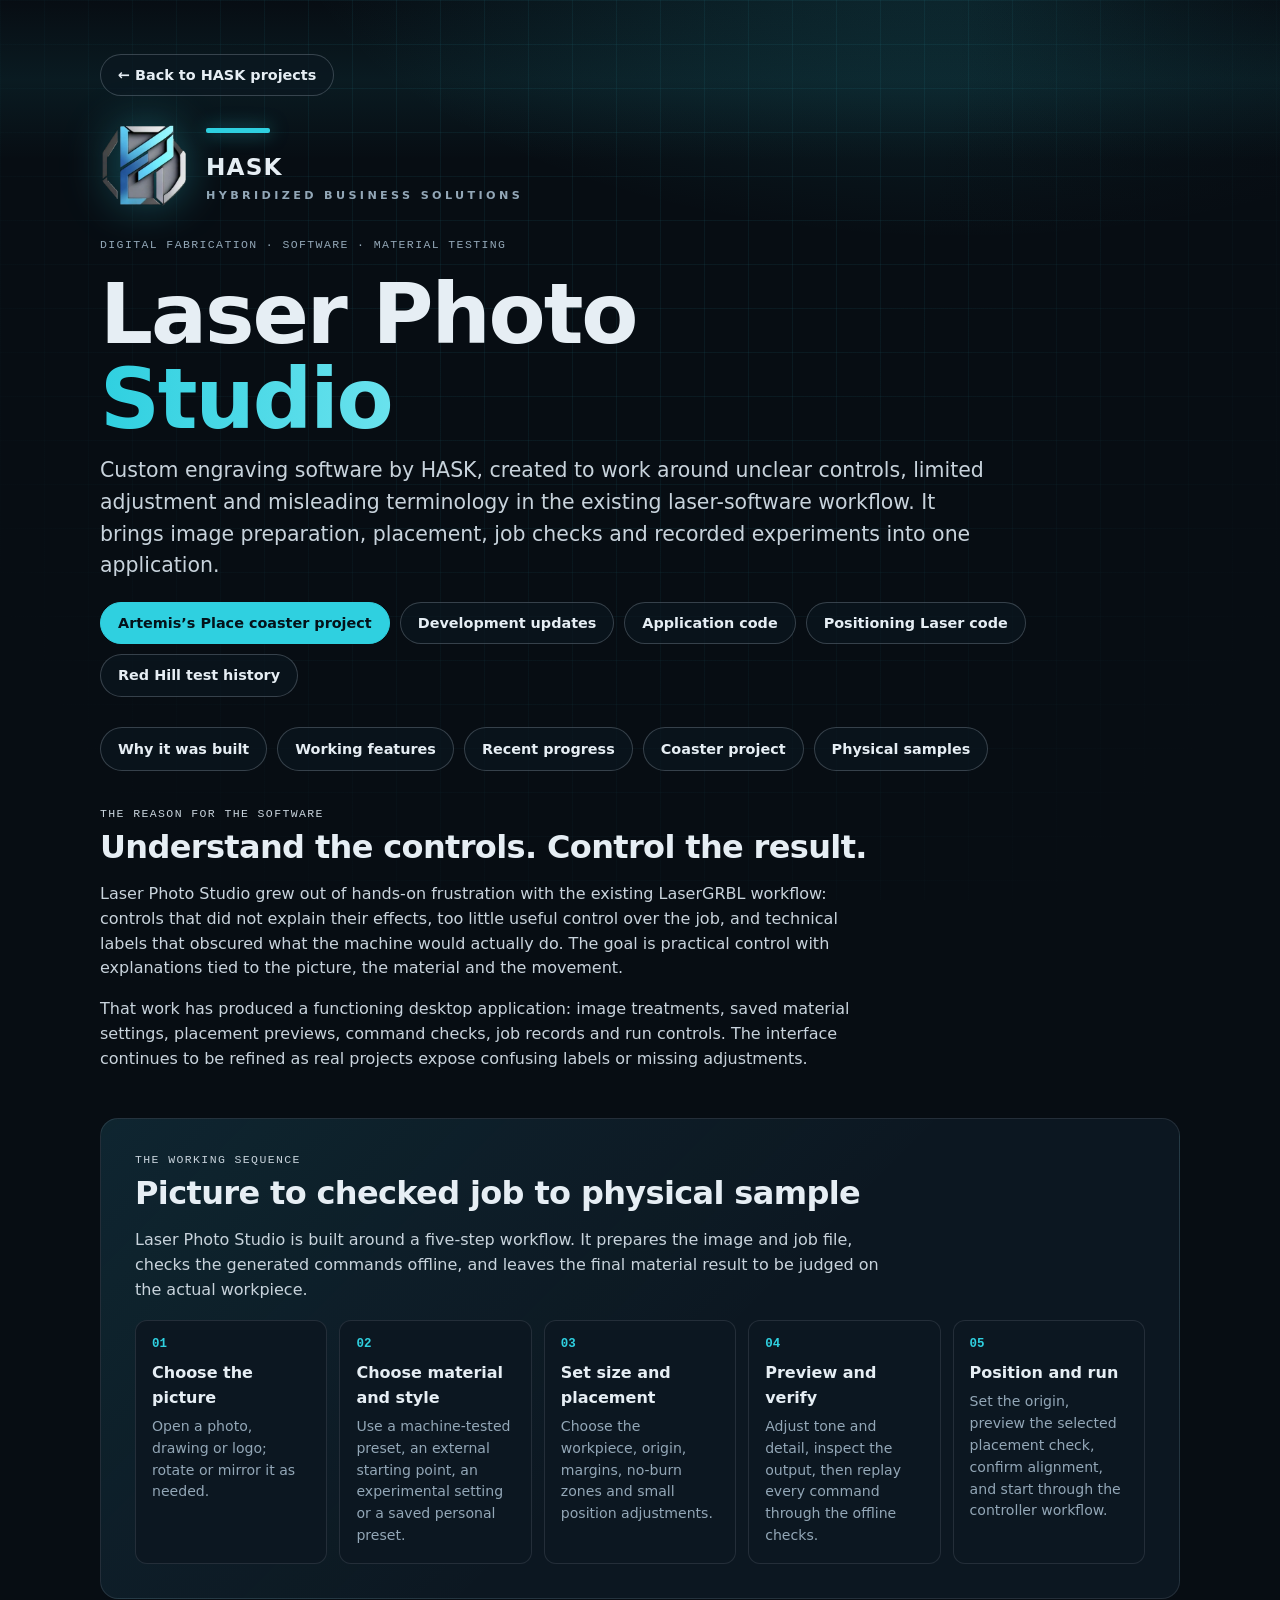
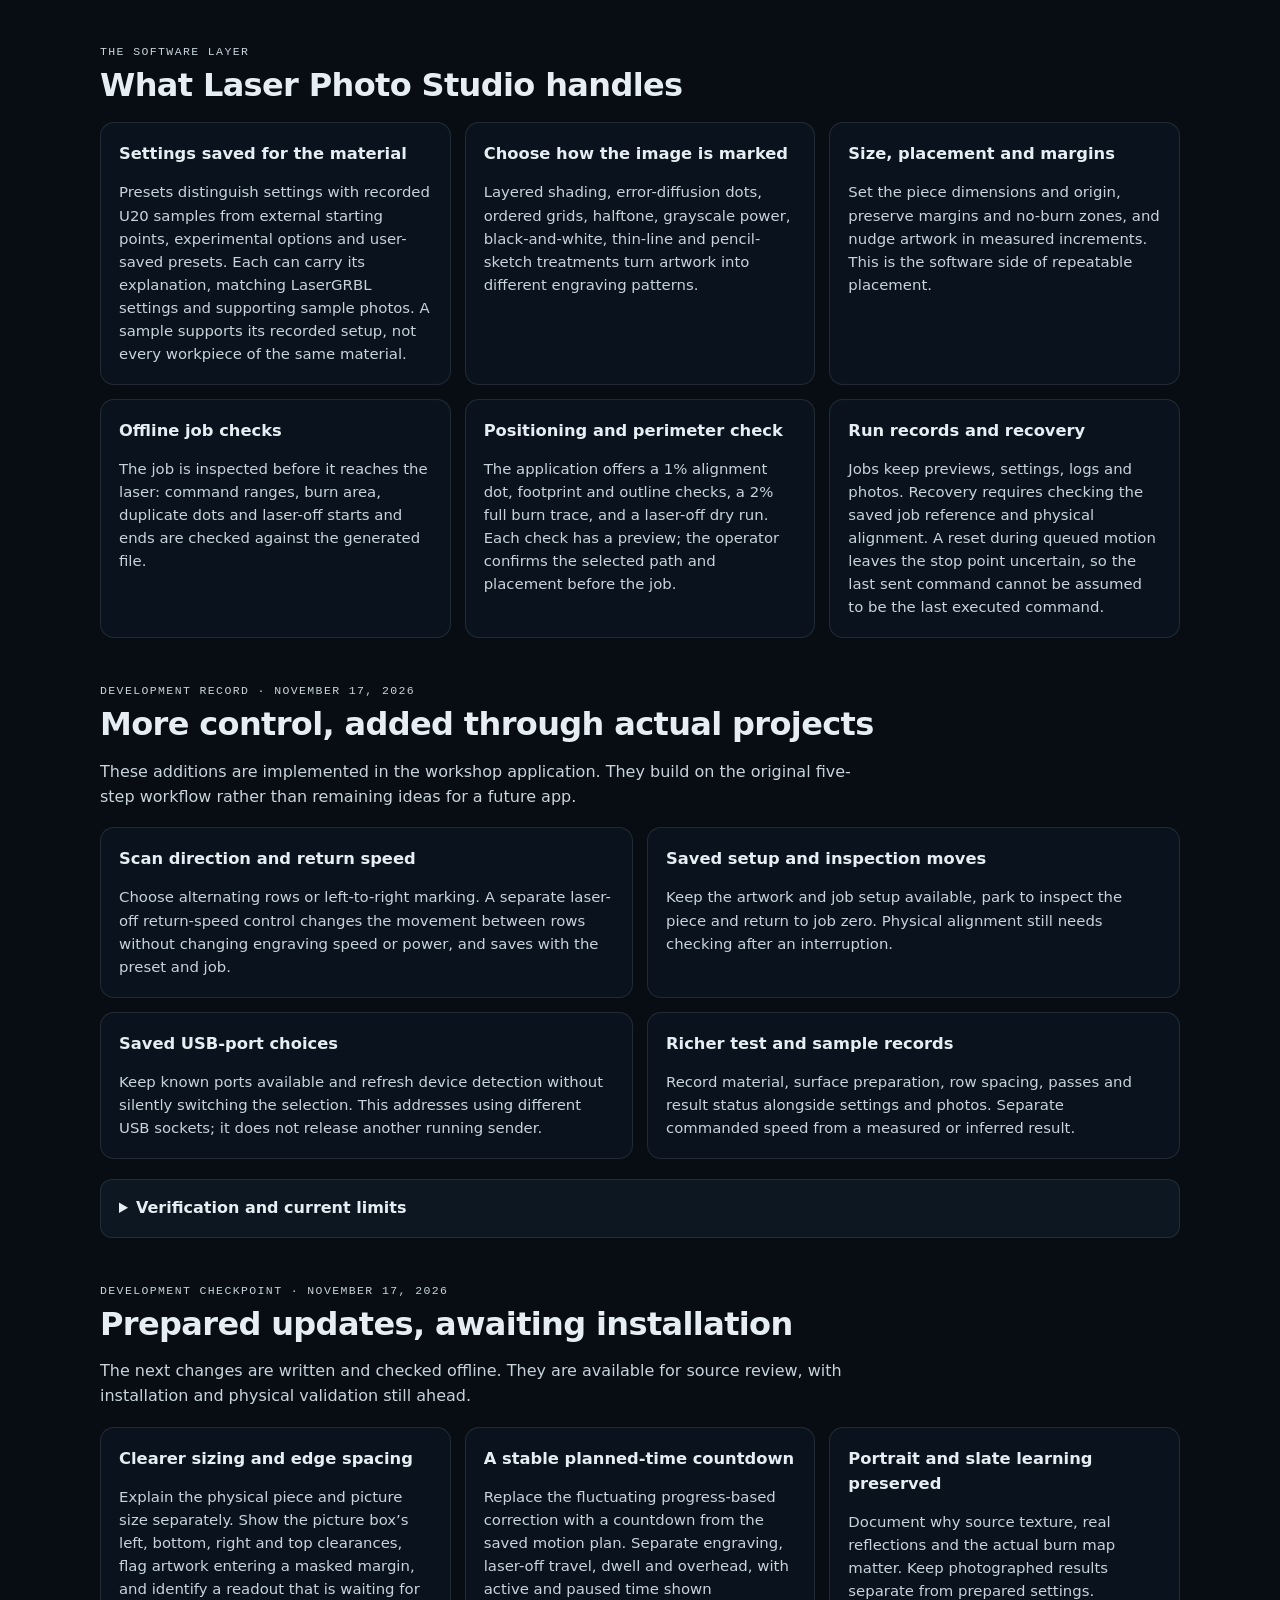
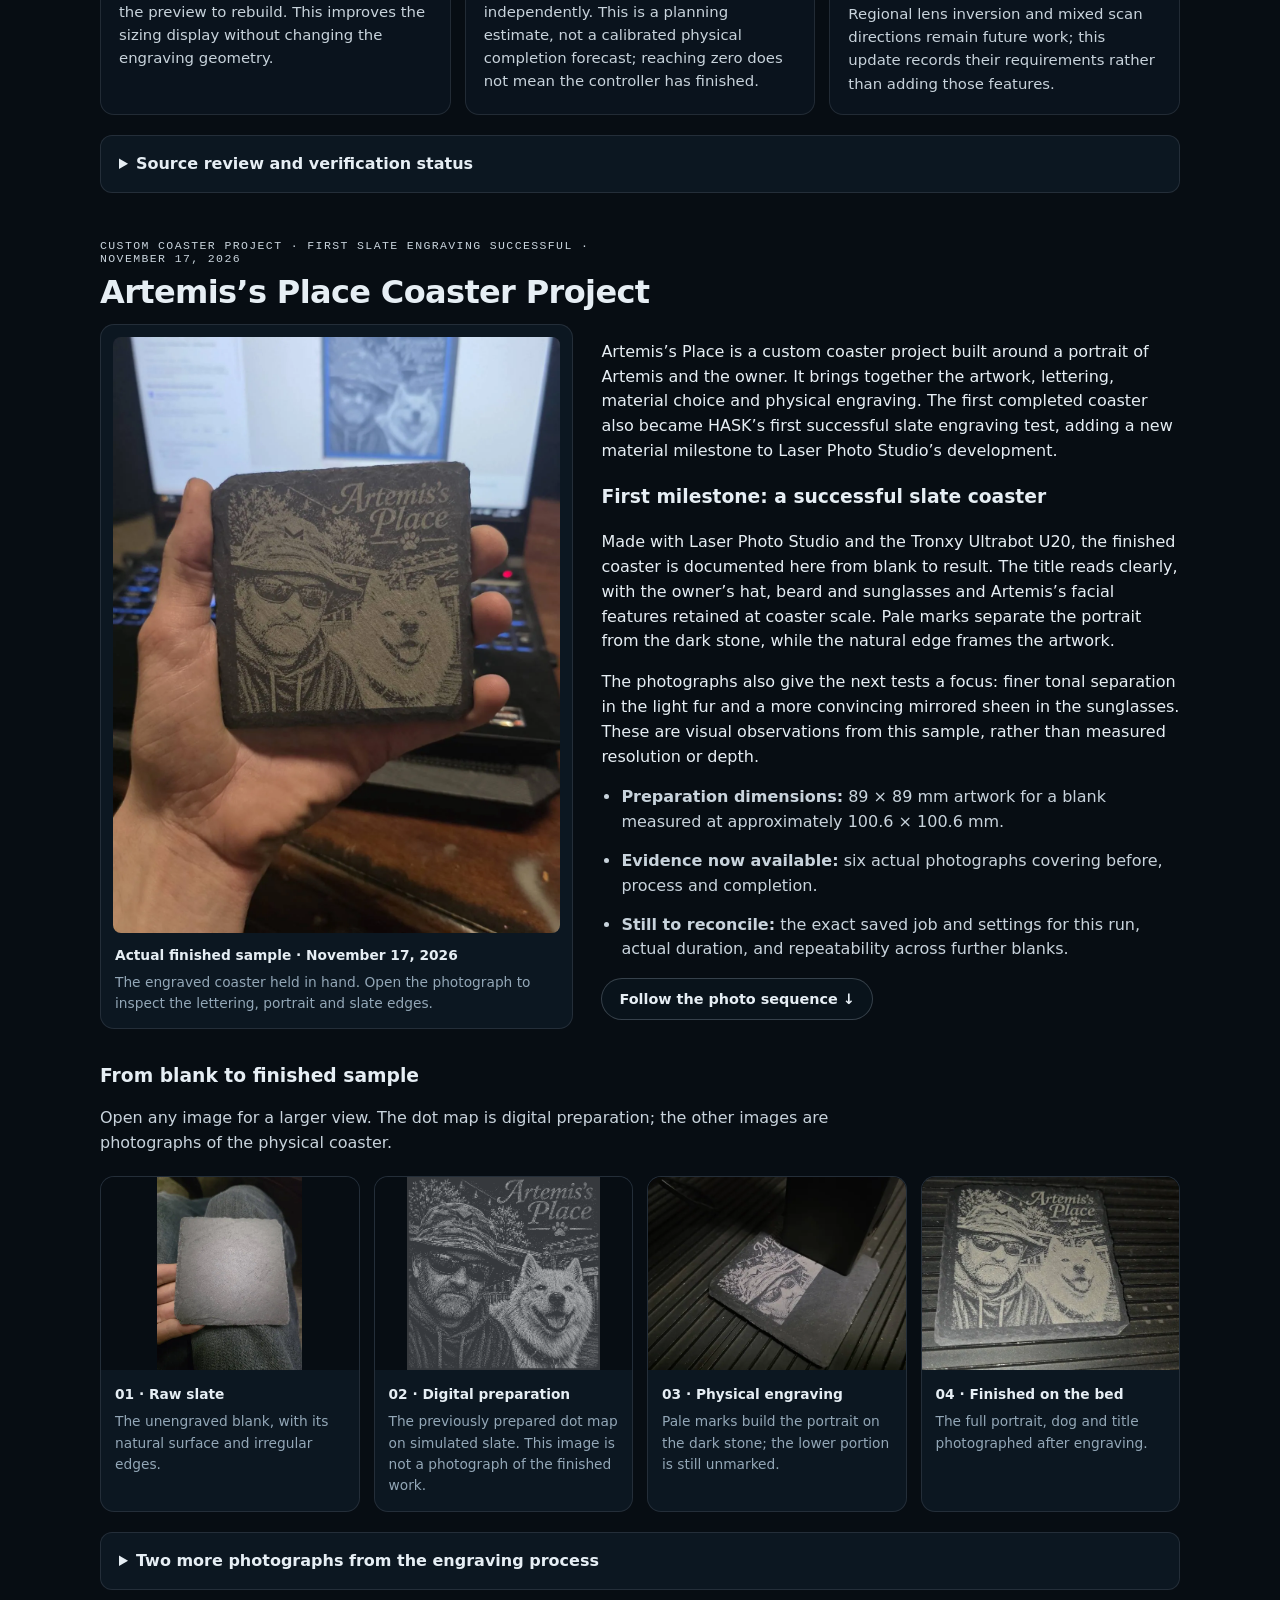
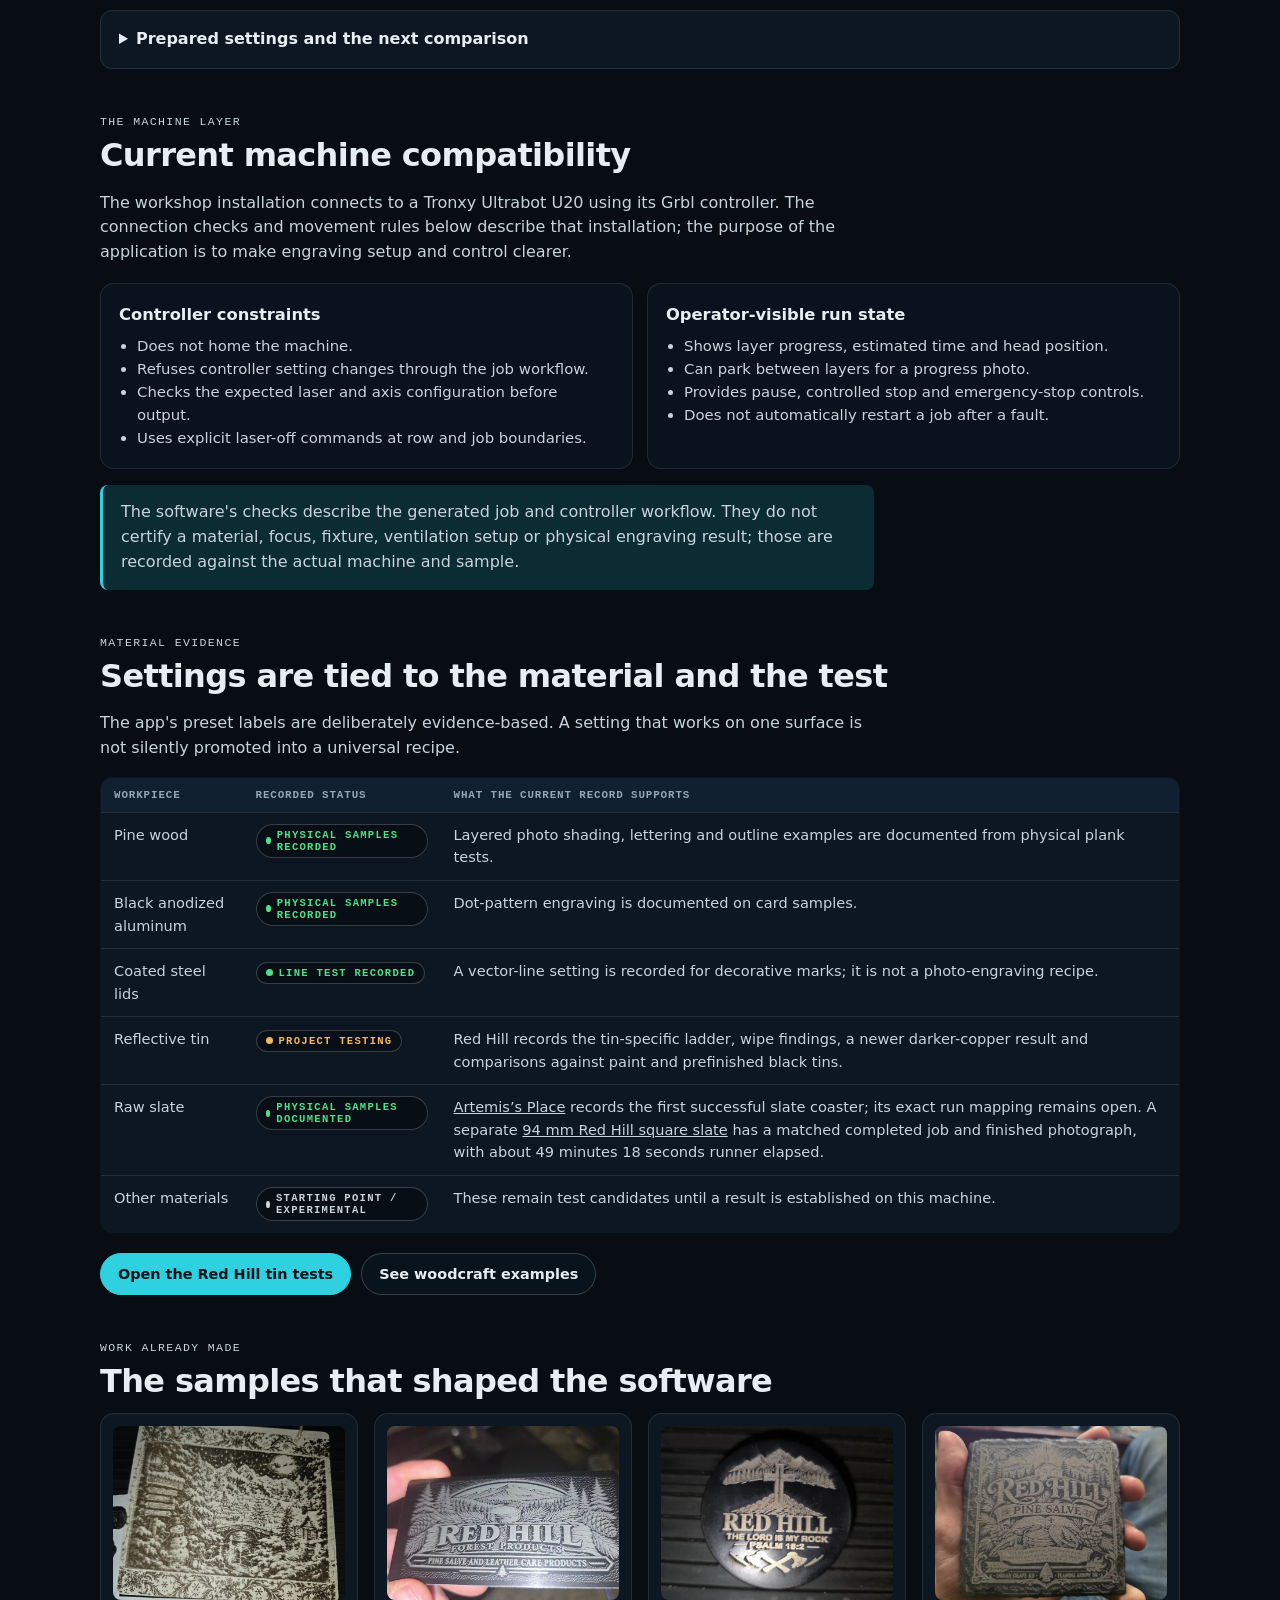
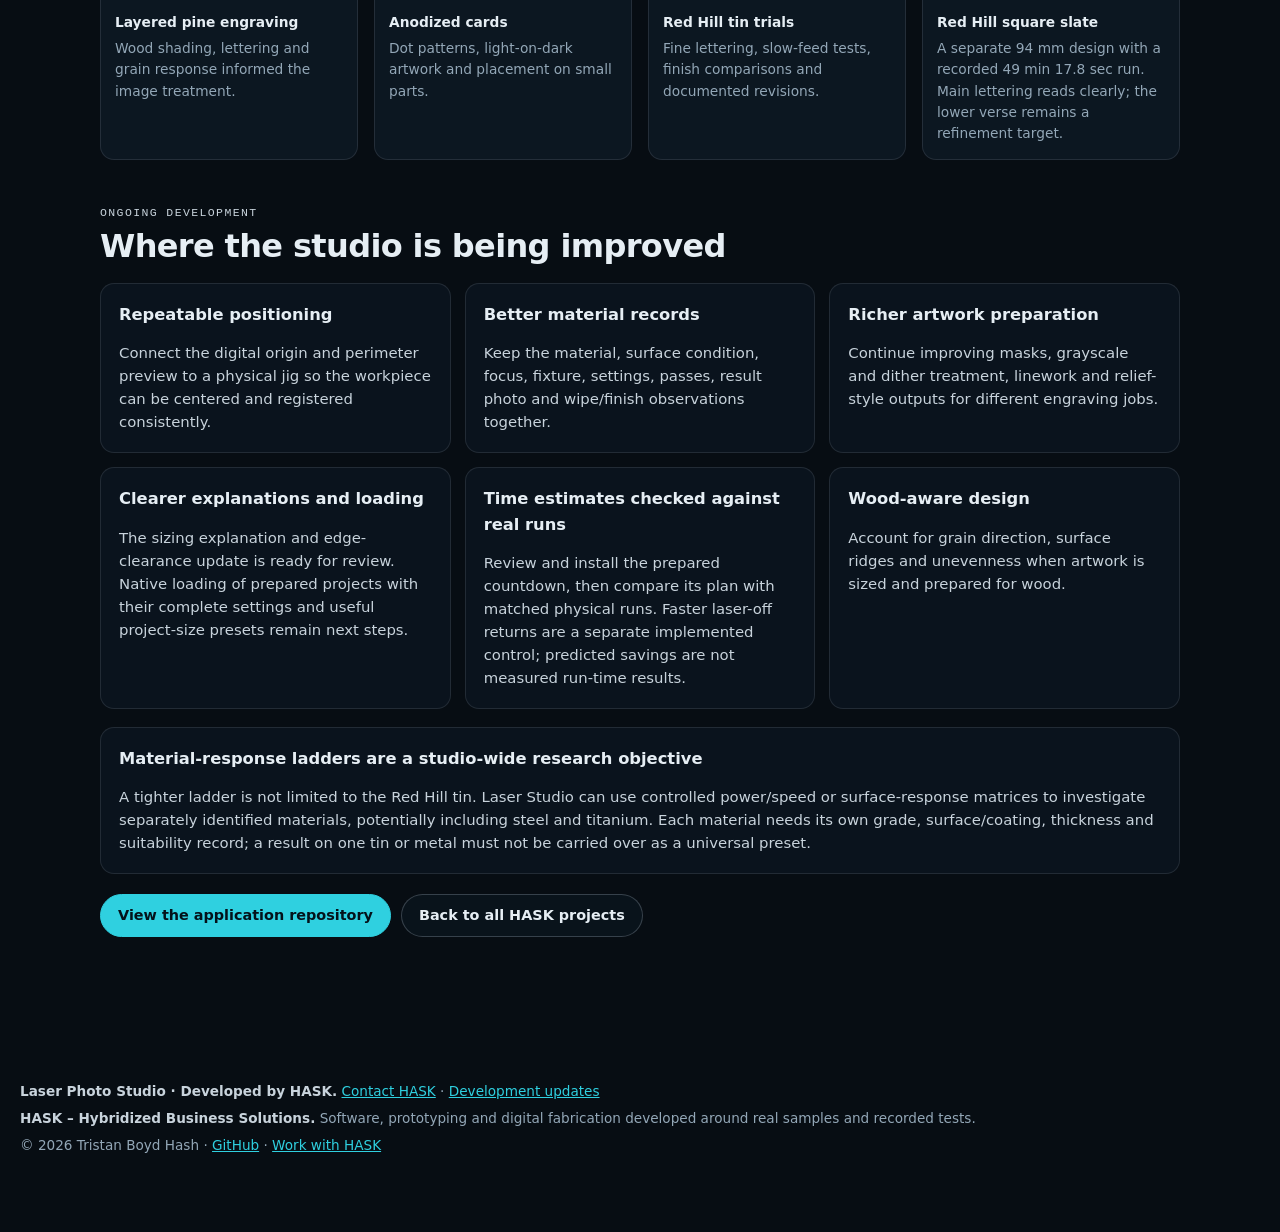
==== laser-studio/index.html @ 582b12b0 "Sync Studio development status and add social contact links" ====
<!doctype html>
<html lang="en">
<head>
  <meta charset="utf-8" />
  <meta name="viewport" content="width=device-width, initial-scale=1" />
  <title>Laser Photo Studio · HASK</title>
  <meta name="description" content="Laser Photo Studio by HASK: custom engraving software for clearer controls, image preparation and documented tests on wood, metal and slate." />
  <meta name="robots" content="index, follow" />
  <meta name="theme-color" content="#070d13" />
  <link rel="canonical" href="https://tboy450.github.io/laser-studio/" />
  <meta property="og:type" content="website" />
  <meta property="og:title" content="Laser Photo Studio · HASK" />
  <meta property="og:description" content="From image preparation to physical samples: the software, workflow and test records behind HASK laser work." />
  <meta property="og:url" content="https://tboy450.github.io/laser-studio/" />
  <meta property="og:image" content="https://tboy450.github.io/assets/og-image.jpg" />
  <meta name="twitter:card" content="summary_large_image" />
  <link rel="icon" href="/favicon-32.png" sizes="32x32" type="image/png" />
  <link rel="stylesheet" href="/assets/site.css?v=studio-sync-20261117" />
  <style>
    .page-hero { padding: 54px 0 30px; max-width: 1080px; }
    .page-hero h1 { margin: 22px 0 12px; }
    .page-hero .lede { max-width: 68ch; }
    .page-main { max-width: 1080px; padding-bottom: 58px; }
    .page-section { margin: 0 0 46px; }
    .page-section > p { max-width: 76ch; color: var(--silver); }
    .page-section h2 { margin-bottom:12px; font:700 clamp(1.4rem,3vw,2rem)/1.2 system-ui,sans-serif; letter-spacing:-.02em; text-transform:none; color:var(--text); }
    .eyebrow { margin: 0 0 8px; color: var(--muted); font: 0.72rem var(--mono); letter-spacing: .12em; text-transform: uppercase; }
    .intro-panel { padding: clamp(20px, 4vw, 34px); border: 1px solid var(--line); border-radius: 18px; background: linear-gradient(135deg, rgba(47,208,224,.08), transparent 55%), var(--panel); }
    .page-grid { display: grid; grid-template-columns: repeat(auto-fit, minmax(min(100%, 320px), 1fr)); gap: 14px; margin-top: 18px; }
    .page-card { padding: 18px; border: 1px solid var(--line); border-radius: 14px; background: rgba(12,23,33,.78); }
    .page-card h3 { margin: 0 0 8px; font-size: 1.02rem; }
    .page-card p, .page-card li { color: var(--silver); font-size: .93rem; }
    .page-card p:last-child { margin-bottom: 0; }
    .page-card ul { margin: 8px 0 0; padding-left: 18px; }
    .steps { counter-reset: step; display: grid; grid-template-columns: repeat(auto-fit, minmax(min(100%, 180px), 1fr)); gap: 12px; margin: 18px 0 0; padding: 0; list-style: none; }
    .steps li { counter-increment: step; padding: 16px; border: 1px solid var(--line); border-radius: 12px; background: var(--panel); }
    .steps li::before { content: "0" counter(step); display: block; margin-bottom: 10px; color: var(--cyan); font: 700 .78rem var(--mono); }
    .steps b { display: block; margin-bottom: 5px; }
    .steps span { display: block; color: var(--muted); font-size: .88rem; }
    .status-table { width: 100%; border-collapse: collapse; margin-top: 16px; background: var(--panel); border: 1px solid var(--line); border-radius: 12px; overflow: hidden; }
    .status-table th, .status-table td { padding: 11px 13px; border-bottom: 1px solid var(--line); text-align: left; vertical-align: top; }
    .status-table th { color: var(--muted); font: 600 .68rem var(--mono); letter-spacing: .08em; text-transform: uppercase; background: var(--panel-2); }
    .status-table td { color: var(--silver); font-size: .91rem; }
    .status-table tr:last-child td { border-bottom: 0; }
    .page-note { padding: 15px 18px; border-left: 3px solid var(--cyan); border-radius: 8px; background: var(--cyan-soft); color: var(--silver); }
    .page-links { display: flex; flex-wrap: wrap; gap: 10px; margin-top: 20px; }
    @media (max-width: 620px) {
      .page-hero { padding: 38px 0 24px; }
      .status-table, .status-table tbody, .status-table tr, .status-table td { display: block; width: 100%; }
      .status-table thead { position: absolute; width: 1px; height: 1px; overflow: hidden; clip: rect(0 0 0 0); }
      .status-table tr { padding: 8px 12px; border-bottom: 1px solid var(--line); }
      .status-table td { padding: 6px 0; border: 0; }
      .status-table td:first-child { color: var(--text); font-weight: 700; }
    }
    .studio-nav { margin:0 0 36px; }
    section[aria-labelledby="latest-development"] .page-grid { grid-template-columns:repeat(2,minmax(0,1fr)); }
    .studio-nav .btn { min-height:44px; }
    .studio-slate { display:grid; grid-template-columns:minmax(0,.9fr) minmax(0,1.1fr); gap:28px; align-items:start; }
    .studio-preview { margin:0; padding:12px; border:1px solid var(--line); border-radius:14px; background:var(--panel); }
    .studio-preview img { display:block; width:100%; height:auto; border-radius:8px; }
    .studio-preview figcaption,.studio-gallery figcaption { padding:12px 2px 2px; color:var(--muted); font-size:.86rem; }
    .studio-preview figcaption strong,.studio-gallery figcaption strong { display:block; margin-bottom:5px; color:var(--text); }
    .studio-facts { padding-left:20px; color:var(--silver); }
    .studio-facts li { margin-bottom:14px; }
    .studio-details { margin-top:20px; padding:0 18px; border:1px solid var(--line); border-radius:12px; background:var(--panel); }
    .studio-details summary { padding:16px 0; cursor:pointer; font-weight:600; }
    .studio-details p { color:var(--silver); font-size:.93rem; }
    .studio-gallery { display:grid; grid-template-columns:repeat(auto-fit,minmax(min(100%,230px),1fr)); gap:16px; }
    .studio-gallery figure { margin:0; padding:12px; border:1px solid var(--line); border-radius:14px; background:var(--panel); }
    .studio-gallery img { display:block; width:100%; height:auto; aspect-ratio:4/3; object-fit:cover; border-radius:8px; }
    h2[id] { scroll-margin-top:24px; }
    @media(max-width:760px) { .studio-slate { grid-template-columns:1fr; } .studio-preview { max-width:440px; width:100%; justify-self:center; } .studio-gallery { grid-template-columns:1fr; } }
    @media(max-width:620px) { section[aria-labelledby="latest-development"] .page-grid { grid-template-columns:1fr; } }
    .slate-process-title { margin:32px 0 10px; scroll-margin-top:24px; }
    .slate-sequence { display:grid; grid-template-columns:repeat(4,minmax(0,1fr)); gap:14px; margin-top:20px; }
    .slate-step { margin:0; overflow:hidden; border:1px solid var(--line); border-radius:14px; background:var(--panel); }
    .slate-step a { display:block; background:#070d13; }
    .slate-step img { display:block; width:100%; height:auto; aspect-ratio:4/3; object-fit:contain; }
    .slate-step figcaption { padding:14px; color:var(--muted); font-size:.86rem; }
    .slate-step figcaption strong { display:block; color:var(--text); margin-bottom:6px; }
    .slate-extra { display:grid; grid-template-columns:repeat(2,minmax(0,1fr)); gap:16px; padding-bottom:18px; }
    a[data-studio-photo] { cursor:zoom-in; }
    .studio-lightbox { width:min(1100px,calc(100% - 24px)); max-width:none; max-height:calc(100dvh - 24px); padding:16px; border:1px solid var(--line); border-radius:16px; background:var(--panel); color:var(--text); }
    .studio-lightbox::backdrop { background:rgba(0,0,0,.88); }
    .studio-lightbox header { display:flex; align-items:center; justify-content:space-between; gap:12px; margin-bottom:12px; }
    .studio-lightbox h2 { margin:0; font:700 1rem/1.3 system-ui,sans-serif; letter-spacing:normal; text-transform:none; color:var(--text); }
    .studio-lightbox figure { margin:0; }
    .studio-lightbox img { display:block; width:100%; height:min(65dvh,760px); object-fit:contain; }
    .studio-lightbox figcaption { max-width:80ch; margin:12px auto; font-size:.9rem; color:var(--silver); }
    .studio-lightbox nav { display:flex; justify-content:space-between; align-items:center; gap:8px; }
    .studio-lightbox .btn { min-width:44px; min-height:44px; cursor:pointer; white-space:nowrap; }
    .studio-lightbox [data-photo-count] { font: .8rem var(--mono); }
    @media(max-width:900px) { .slate-sequence { grid-template-columns:repeat(2,minmax(0,1fr)); } }
    @media(max-width:620px) { .slate-sequence,.slate-extra { grid-template-columns:1fr; } .studio-lightbox { padding:12px; } .studio-lightbox img { height:52dvh; } }
  </style>
</head>
<body>
  <a class="skip" href="#content">Skip to content</a>
  <div class="bg" aria-hidden="true"></div>
  <header class="wrap page-hero">
    <a class="btn" href="/">← Back to HASK projects</a>
    <div class="brand" style="margin-top:26px">
      <img class="emblem" src="/assets/hask-emblem.webp" alt="HASK logo" width="256" height="256" />
      <div class="wordmark"><span class="bar"></span><strong>HASK</strong><small>Hybridized Business Solutions</small></div>
    </div>
    <p class="eyebrow" style="margin-top:28px">Digital fabrication · Software · Material testing</p>
    <h1>Laser Photo <span>Studio</span></h1>
    <p class="lede">Custom engraving software by HASK, created to work around unclear controls, limited adjustment and misleading terminology in the existing laser-software workflow. It brings image preparation, placement, job checks and recorded experiments into one application.</p>
    <div class="page-links">
      <a class="btn primary" href="#slate-coasters">Artemis’s Place coaster project</a>
      <a class="btn" href="#source-updates">Development updates</a>
      <a class="btn" href="https://github.com/Tboy450/laser-photo-studio">Application code</a>
      <a class="btn" href="https://github.com/Tboy450/positioning-laser">Positioning Laser code</a>
      <a class="btn" href="/red-hill/">Red Hill test history</a>
    </div>
  </header>

  <main id="content" class="wrap page-main">
    <nav class="page-links studio-nav" aria-label="Laser Studio sections">
      <a class="btn" href="#why-built">Why it was built</a><a class="btn" href="#software">Working features</a><a class="btn" href="#latest-development">Recent progress</a><a class="btn" href="#slate-coasters">Coaster project</a><a class="btn" href="#physical-samples">Physical samples</a>
    </nav>
    <section class="page-section" aria-labelledby="why-built">
      <p class="eyebrow">The reason for the software</p>
      <h2 id="why-built">Understand the controls. Control the result.</h2>
      <p>Laser Photo Studio grew out of hands-on frustration with the existing LaserGRBL workflow: controls that did not explain their effects, too little useful control over the job, and technical labels that obscured what the machine would actually do. The goal is practical control with explanations tied to the picture, the material and the movement.</p>
      <p>That work has produced a functioning desktop application: image treatments, saved material settings, placement previews, command checks, job records and run controls. The interface continues to be refined as real projects expose confusing labels or missing adjustments.</p>
    </section>
    <section class="page-section intro-panel" aria-labelledby="workflow">
      <p class="eyebrow">The working sequence</p>
      <h2 id="workflow">Picture to checked job to physical sample</h2>
      <p>Laser Photo Studio is built around a five-step workflow. It prepares the image and job file, checks the generated commands offline, and leaves the final material result to be judged on the actual workpiece.</p>
      <ol class="steps">
        <li><b>Choose the picture</b><span>Open a photo, drawing or logo; rotate or mirror it as needed.</span></li>
        <li><b>Choose material and style</b><span>Use a machine-tested preset, an external starting point, an experimental setting or a saved personal preset.</span></li>
        <li><b>Set size and placement</b><span>Choose the workpiece, origin, margins, no-burn zones and small position adjustments.</span></li>
        <li><b>Preview and verify</b><span>Adjust tone and detail, inspect the output, then replay every command through the offline checks.</span></li>
        <li><b>Position and run</b><span>Set the origin, preview the selected placement check, confirm alignment, and start through the controller workflow.</span></li>
      </ol>
    </section>

    <section class="page-section" aria-labelledby="software">
      <p class="eyebrow">The software layer</p>
      <h2 id="software">What Laser Photo Studio handles</h2>
      <div class="page-grid">
        <article class="page-card">
          <h3>Settings saved for the material</h3>
          <p>Presets distinguish settings with recorded U20 samples from external starting points, experimental options and user-saved presets. Each can carry its explanation, matching LaserGRBL settings and supporting sample photos. A sample supports its recorded setup, not every workpiece of the same material.</p>
        </article>
        <article class="page-card">
          <h3>Choose how the image is marked</h3>
          <p>Layered shading, error-diffusion dots, ordered grids, halftone, grayscale power, black-and-white, thin-line and pencil-sketch treatments turn artwork into different engraving patterns.</p>
        </article>
        <article class="page-card">
          <h3>Size, placement and margins</h3>
          <p>Set the piece dimensions and origin, preserve margins and no-burn zones, and nudge artwork in measured increments. This is the software side of repeatable placement.</p>
        </article>
        <article class="page-card">
          <h3>Offline job checks</h3>
          <p>The job is inspected before it reaches the laser: command ranges, burn area, duplicate dots and laser-off starts and ends are checked against the generated file.</p>
        </article>
        <article class="page-card">
          <h3>Positioning and perimeter check</h3>
          <p>The application offers a 1% alignment dot, footprint and outline checks, a 2% full burn trace, and a laser-off dry run. Each check has a preview; the operator confirms the selected path and placement before the job.</p>
        </article>
        <article class="page-card">
          <h3>Run records and recovery</h3>
          <p>Jobs keep previews, settings, logs and photos. Recovery requires checking the saved job reference and physical alignment. A reset during queued motion leaves the stop point uncertain, so the last sent command cannot be assumed to be the last executed command.</p>
        </article>
      </div>
    </section>

    <section class="page-section" aria-labelledby="latest-development">
      <p class="eyebrow">Development record · November 17, 2026</p>
      <h2 id="latest-development">More control, added through actual projects</h2>
      <p>These additions are implemented in the workshop application. They build on the original five-step workflow rather than remaining ideas for a future app.</p>
      <div class="page-grid">
        <article class="page-card"><h3>Scan direction and return speed</h3><p>Choose alternating rows or left-to-right marking. A separate laser-off return-speed control changes the movement between rows without changing engraving speed or power, and saves with the preset and job.</p></article>
        <article class="page-card"><h3>Saved setup and inspection moves</h3><p>Keep the artwork and job setup available, park to inspect the piece and return to job zero. Physical alignment still needs checking after an interruption.</p></article>
        <article class="page-card"><h3>Saved USB-port choices</h3><p>Keep known ports available and refresh device detection without silently switching the selection. This addresses using different USB sockets; it does not release another running sender.</p></article>
        <article class="page-card"><h3>Richer test and sample records</h3><p>Record material, surface preparation, row spacing, passes and result status alongside settings and photos. Separate commanded speed from a measured or inferred result.</p></article>
      </div>
      <details class="studio-details"><summary>Verification and current limits</summary><div>
        <p>The November 9 investigation recorded 77 offline checks. Later port-selection and return-speed updates have their own regression checks; those counts describe different revisions, not one combined test total.</p>
        <p>The workshop’s live completion-time estimate has been reported to jump by hours. A replacement planned-time countdown and clearer sizing explanations are now prepared for review below; neither update is installed yet. Native loading of prepared samples, project-size presets and release of another idle Studio connection remain unfinished.</p>
        <p>Recent workshop-build changes are described here separately from the public application-code reference. Offline checks do not establish a physical engraving result.</p>
      </div></details>
    </section>

    <section class="page-section" aria-labelledby="source-updates">
      <p class="eyebrow">Development checkpoint · November 17, 2026</p>
      <h2 id="source-updates">Prepared updates, awaiting installation</h2>
      <p>The next changes are written and checked offline. They are available for source review, with installation and physical validation still ahead.</p>
      <div class="page-grid">
        <article class="page-card"><h3>Clearer sizing and edge spacing</h3><p>Explain the physical piece and picture size separately. Show the picture box’s left, bottom, right and top clearances, flag artwork entering a masked margin, and identify a readout that is waiting for the preview to rebuild. This improves the sizing display without changing the engraving geometry.</p></article>
        <article class="page-card"><h3>A stable planned-time countdown</h3><p>Replace the fluctuating progress-based correction with a countdown from the saved motion plan. Separate engraving, laser-off travel, dwell and overhead, with active and paused time shown independently. This is a planning estimate, not a calibrated physical completion forecast; reaching zero does not mean the controller has finished.</p></article>
        <article class="page-card"><h3>Portrait and slate learning preserved</h3><p>Document why source texture, real reflections and the actual burn map matter. Keep photographed results separate from prepared settings. Regional lens inversion and mixed scan directions remain future work; this update records their requirements rather than adding those features.</p></article>
      </div>
      <details class="studio-details"><summary>Source review and verification status</summary><div>
        <p>The repository update is staged in four open pull requests. The first collects the workshop’s existing control and record improvements; the later updates build on it. These are review links, not a newly installed release.</p>
        <ul class="studio-facts">
          <li><a href="https://github.com/Tboy450/laser-photo-studio/pull/2">Workshop controls and repository update</a> — recovery, test tools, saved ports, sample records, return speed and HASK credits.</li>
          <li><a href="https://github.com/Tboy450/laser-photo-studio/pull/3">Portrait and slate learning record</a> — documentation and future comparison criteria.</li>
          <li><a href="https://github.com/Tboy450/laser-photo-studio/pull/4">Sizing explanations and four edge clearances</a> — checked with placement and saved-setup interface tests.</li>
          <li><a href="https://github.com/Tboy450/laser-photo-studio/pull/5">Stable planned-time estimate</a> — checked with offline timing, pause, resume and status-display tests.</li>
        </ul>
        <p>Source review does not establish a physical engraving improvement. Prepared sample import, regional processing and repeatability checks remain separate work.</p>
      </div></details>
    </section>

    <section class="page-section" aria-labelledby="slate-coasters">
      <p class="eyebrow">Custom coaster project · First slate engraving successful · November 17, 2026</p>
      <h2 id="slate-coasters">Artemis’s Place Coaster Project</h2>
      <div class="studio-slate">
        <figure class="studio-preview"><a href="/assets/workshop/artemis-slate-finished-in-hand-20261117.webp" data-studio-photo><img src="/assets/workshop/artemis-slate-finished-in-hand-20261117.webp" width="1152" height="1536" loading="lazy" alt="Finished Artemis’s Place slate coaster held in a hand, showing an engraved owner-and-dog portrait" /></a><figcaption><strong>Actual finished sample · November 17, 2026</strong>The engraved coaster held in hand. Open the photograph to inspect the lettering, portrait and slate edges.</figcaption></figure>
        <div>
          <p>Artemis’s Place is a custom coaster project built around a portrait of Artemis and the owner. It brings together the artwork, lettering, material choice and physical engraving. The first completed coaster also became HASK’s first successful slate engraving test, adding a new material milestone to Laser Photo Studio’s development.</p>
          <h3>First milestone: a successful slate coaster</h3>
          <p>Made with Laser Photo Studio and the Tronxy Ultrabot U20, the finished coaster is documented here from blank to result. The title reads clearly, with the owner’s hat, beard and sunglasses and Artemis’s facial features retained at coaster scale. Pale marks separate the portrait from the dark stone, while the natural edge frames the artwork.</p>
          <p>The photographs also give the next tests a focus: finer tonal separation in the light fur and a more convincing mirrored sheen in the sunglasses. These are visual observations from this sample, rather than measured resolution or depth.</p>
          <ul class="studio-facts"><li><strong>Preparation dimensions:</strong> 89 × 89 mm artwork for a blank measured at approximately 100.6 × 100.6 mm.</li><li><strong>Evidence now available:</strong> six actual photographs covering before, process and completion.</li><li><strong>Still to reconcile:</strong> the exact saved job and settings for this run, actual duration, and repeatability across further blanks.</li></ul>
          <a class="btn" href="#slate-process">Follow the photo sequence ↓</a>
        </div>
      </div>
      <h3 id="slate-process" class="slate-process-title">From blank to finished sample</h3>
      <p>Open any image for a larger view. The dot map is digital preparation; the other images are photographs of the physical coaster.</p>
      <div class="slate-sequence">
        <figure class="slate-step"><a href="/assets/workshop/artemis-slate-blank-20261117.webp" data-studio-photo><img src="/assets/workshop/artemis-slate-blank-20261117-t.webp" width="525" height="700" loading="lazy" alt="Unengraved square slate coaster with a rough natural edge" /></a><figcaption><strong>01 · Raw slate</strong>The unengraved blank, with its natural surface and irregular edges.</figcaption></figure>
        <figure class="slate-step"><a href="/assets/workshop/slate-portrait-preview-20261117.webp" data-studio-photo><img src="/assets/workshop/slate-portrait-preview-20261117.webp" width="890" height="890" loading="lazy" alt="Digital dot-map preview of the Artemis’s Place artwork on simulated dark slate" /></a><figcaption><strong>02 · Digital preparation</strong>The previously prepared dot map on simulated slate. This image is not a photograph of the finished work.</figcaption></figure>
        <figure class="slate-step"><a href="/assets/workshop/artemis-slate-progress-01-20261117.webp" data-studio-photo><img src="/assets/workshop/artemis-slate-progress-01-20261117-t.webp" width="700" height="525" loading="lazy" alt="Partly engraved slate portrait beneath the laser head, with an unmarked lower area" /></a><figcaption><strong>03 · Physical engraving</strong>Pale marks build the portrait on the dark stone; the lower portion is still unmarked.</figcaption></figure>
        <figure class="slate-step"><a href="/assets/workshop/artemis-slate-finished-on-bed-20261117.webp" data-studio-photo><img src="/assets/workshop/artemis-slate-finished-on-bed-20261117-t.webp" width="700" height="525" loading="lazy" alt="Completed Artemis’s Place owner-and-dog engraving on the machine bed" /></a><figcaption><strong>04 · Finished on the bed</strong>The full portrait, dog and title photographed after engraving.</figcaption></figure>
      </div>
      <details class="studio-details"><summary>Two more photographs from the engraving process</summary><div class="slate-extra">
        <figure class="slate-step"><a href="/assets/workshop/artemis-slate-progress-02-20261117.webp" data-studio-photo><img src="/assets/workshop/artemis-slate-progress-02-20261117-t.webp" width="700" height="525" loading="lazy" alt="Partial engraved hat and sunglasses on slate with the laser head in view" /></a><figcaption><strong>Portrait detail in progress</strong>The hat, sunglasses and background appear while part of the coaster is still blank.</figcaption></figure>
        <figure class="slate-step"><a href="/assets/workshop/artemis-slate-progress-03-20261117.webp" data-studio-photo><img src="/assets/workshop/artemis-slate-progress-03-20261117-t.webp" width="700" height="525" loading="lazy" alt="Artemis’s Place lettering and background partially engraved on a slate coaster" /></a><figcaption><strong>Lettering and background in progress</strong>Another view of the partly marked coaster during the engraving process.</figcaption></figure>
      </div></details>
      <details class="studio-details"><summary>Prepared settings and the next comparison</summary><div>
        <p>The earlier prepared job records Stucki dots, light-mark polarity, left-to-right scanning, 50% power, 3500 mm/min engraving and 0.10 mm rows, with no added sharpening. A later setup adds independent laser-off return speed. Those values describe preparation; they have not yet been independently matched to the run in these photographs.</p>
        <p>The next record should tie the finished sample to its exact artwork and saved job, focus and placement, settings, actual duration and cleaned surface. Further samples can then test contrast and detail without assuming one result establishes a general slate preset.</p>
        <p>Preserve fine portrait and fur detail in future comparisons: earlier pine work and this slate sample support testing local adjustments before simplifying the source. The reflected scene in the sunglasses survived; the remaining question is the mirrored-glass appearance. A proposed masked tonal inversion would change only the original lens pixels and compare the result with the untouched image and actual burn map. Earlier generated comparisons do not establish that method.</p>
        <p>A controlled Stucki/Floyd–Steinberg comparison could examine fur, beard, eyes and lettering at the same physical scale and job settings. Neither method has been established as the winner for this project.</p>
        <p>Mixed scan directions remain future research: one-direction detail and two-direction broad areas would need one master dot map, a shared canvas and coordinates, and proof that the split leaves no missing or overlapping active dots. Wood-relief and depth-map experiments are a separate future workstream.</p>
      </div></details>
    </section>

    <section class="page-section" aria-labelledby="machine">
      <p class="eyebrow">The machine layer</p>
      <h2 id="machine">Current machine compatibility</h2>
      <p>The workshop installation connects to a Tronxy Ultrabot U20 using its Grbl controller. The connection checks and movement rules below describe that installation; the purpose of the application is to make engraving setup and control clearer.</p>
      <div class="page-grid">
        <article class="page-card">
          <h3>Controller constraints</h3>
          <ul>
            <li>Does not home the machine.</li>
            <li>Refuses controller setting changes through the job workflow.</li>
            <li>Checks the expected laser and axis configuration before output.</li>
            <li>Uses explicit laser-off commands at row and job boundaries.</li>
          </ul>
        </article>
        <article class="page-card">
          <h3>Operator-visible run state</h3>
          <ul>
            <li>Shows layer progress, estimated time and head position.</li>
            <li>Can park between layers for a progress photo.</li>
            <li>Provides pause, controlled stop and emergency-stop controls.</li>
            <li>Does not automatically restart a job after a fault.</li>
          </ul>
        </article>
      </div>
      <p class="page-note">The software's checks describe the generated job and controller workflow. They do not certify a material, focus, fixture, ventilation setup or physical engraving result; those are recorded against the actual machine and sample.</p>
    </section>

    <section class="page-section" aria-labelledby="evidence">
      <p class="eyebrow">Material evidence</p>
      <h2 id="evidence">Settings are tied to the material and the test</h2>
      <p>The app's preset labels are deliberately evidence-based. A setting that works on one surface is not silently promoted into a universal recipe.</p>
      <table class="status-table">
        <thead><tr><th>Workpiece</th><th>Recorded status</th><th>What the current record supports</th></tr></thead>
        <tbody>
          <tr><td>Pine wood</td><td><span class="badge live">Physical samples recorded</span></td><td>Layered photo shading, lettering and outline examples are documented from physical plank tests.</td></tr>
          <tr><td>Black anodized aluminum</td><td><span class="badge live">Physical samples recorded</span></td><td>Dot-pattern engraving is documented on card samples.</td></tr>
          <tr><td>Coated steel lids</td><td><span class="badge live">Line test recorded</span></td><td>A vector-line setting is recorded for decorative marks; it is not a photo-engraving recipe.</td></tr>
          <tr><td>Reflective tin</td><td><span class="badge dev">Project testing</span></td><td>Red Hill records the tin-specific ladder, wipe findings, a newer darker-copper result and comparisons against paint and prefinished black tins.</td></tr>
          <tr><td>Raw slate</td><td><span class="badge live">Physical samples documented</span></td><td><a href="#slate-coasters">Artemis’s Place</a> records the first successful slate coaster; its exact run mapping remains open. A separate <a href="/red-hill/#red-hill-slate">94 mm Red Hill square slate</a> has a matched completed job and finished photograph, with about 49 minutes 18 seconds runner elapsed.</td></tr>
          <tr><td>Other materials</td><td><span class="badge">Starting point / experimental</span></td><td>These remain test candidates until a result is established on this machine.</td></tr>
        </tbody>
      </table>
      <div class="page-links">
        <a class="btn primary" href="/red-hill/">Open the Red Hill tin tests</a>
        <a class="btn" href="/woodworking/">See woodcraft examples</a>
      </div>
    </section>

    <section class="page-section" aria-labelledby="physical-samples">
      <p class="eyebrow">Work already made</p>
      <h2 id="physical-samples">The samples that shaped the software</h2>
      <div class="studio-gallery">
        <figure><a href="/woodworking/"><img src="/assets/workshop/north-pole-plank.webp" width="800" height="600" loading="lazy" alt="North Pole artwork engraved on a pine plank" /></a><figcaption><strong>Layered pine engraving</strong>Wood shading, lettering and grain response informed the image treatment.</figcaption></figure>
        <figure><a href="/red-hill/#cards"><img src="/assets/workshop/red-hill-business-card.webp" width="800" height="600" loading="lazy" alt="Red Hill artwork engraved on a black anodized business card" /></a><figcaption><strong>Anodized cards</strong>Dot patterns, light-on-dark artwork and placement on small parts.</figcaption></figure>
        <figure><a href="/red-hill/#latest-lid"><img src="/assets/workshop/red-hill-rock-lid-20261116-t.webp" width="640" height="572" loading="lazy" alt="Latest Red Hill Rock-design tin sample" /></a><figcaption><strong>Red Hill tin trials</strong>Fine lettering, slow-feed tests, finish comparisons and documented revisions.</figcaption></figure>
        <figure><a href="/red-hill/#red-hill-slate"><img src="/assets/workshop/red-hill-slate-finished-20261117-t.webp" width="700" height="525" loading="lazy" alt="Finished Red Hill square slate with chapel, pine branches and engraved title" /></a><figcaption><strong>Red Hill square slate</strong>A separate 94 mm design with a recorded 49 min 17.8 sec run. Main lettering reads clearly; the lower verse remains a refinement target.</figcaption></figure>
      </div>
    </section>

    <section class="page-section" aria-labelledby="next">
      <p class="eyebrow">Ongoing development</p>
      <h2 id="next">Where the studio is being improved</h2>
      <div class="page-grid">
        <article class="page-card"><h3>Repeatable positioning</h3><p>Connect the digital origin and perimeter preview to a physical jig so the workpiece can be centered and registered consistently.</p></article>
        <article class="page-card"><h3>Better material records</h3><p>Keep the material, surface condition, focus, fixture, settings, passes, result photo and wipe/finish observations together.</p></article>
        <article class="page-card"><h3>Richer artwork preparation</h3><p>Continue improving masks, grayscale and dither treatment, linework and relief-style outputs for different engraving jobs.</p></article>
        <article class="page-card"><h3>Clearer explanations and loading</h3><p>The sizing explanation and edge-clearance update is ready for review. Native loading of prepared projects with their complete settings and useful project-size presets remain next steps.</p></article>
        <article class="page-card"><h3>Time estimates checked against real runs</h3><p>Review and install the prepared countdown, then compare its plan with matched physical runs. Faster laser-off returns are a separate implemented control; predicted savings are not measured run-time results.</p></article>
        <article class="page-card"><h3>Wood-aware design</h3><p>Account for grain direction, surface ridges and unevenness when artwork is sized and prepared for wood.</p></article>
      </div>
      <article class="page-card" style="margin-top:18px">
        <h3>Material-response ladders are a studio-wide research objective</h3>
        <p>A tighter ladder is not limited to the Red Hill tin. Laser Studio can use controlled power/speed or surface-response matrices to investigate separately identified materials, potentially including steel and titanium. Each material needs its own grade, surface/coating, thickness and suitability record; a result on one tin or metal must not be carried over as a universal preset.</p>
      </article>
      <div class="page-links">
        <a class="btn primary" href="https://github.com/Tboy450/laser-photo-studio">View the application repository</a>
        <a class="btn" href="/">Back to all HASK projects</a>
      </div>
    </section>
  </main>

  <footer class="wrap site-foot">
    <p><strong>Laser Photo Studio · Developed by HASK.</strong> <a href="https://tboy450.github.io/#contact">Contact HASK</a> · <a href="#source-updates">Development updates</a></p>
    <p><strong>HASK – Hybridized Business Solutions.</strong> Software, prototyping and digital fabrication developed around real samples and recorded tests.</p>
    <p>© 2026 Tristan Boyd Hash · <a href="https://github.com/Tboy450">GitHub</a> · <a href="/#contact">Work with HASK</a></p>
  </footer>
  <dialog class="studio-lightbox" aria-labelledby="studio-photo-title">
    <header><h2 id="studio-photo-title">Slate photo viewer</h2><button type="button" class="btn" data-photo-close autofocus>Close ✕</button></header>
    <figure><img data-photo-image alt="" /><figcaption data-photo-caption aria-live="polite"></figcaption></figure>
    <nav aria-label="Photo navigation"><button type="button" class="btn" data-photo-prev aria-label="Previous image">← Previous</button><span data-photo-count></span><button type="button" class="btn" data-photo-next aria-label="Next image">Next →</button></nav>
  </dialog>
  <script src="/assets/studio-gallery.js?v=20261117" defer></script>
</body>
</html>
---- assets/site.css ----
:root {
  color-scheme: dark;
  --bg: #070d13;
  --panel: #0c1721;
  --panel-2: #102030;
  --line: rgba(200, 214, 226, 0.12);
  --line-strong: rgba(200, 214, 226, 0.24);
  --text: #e6eef4;
  --muted: #93a7b7;
  --silver: #c8d3dc;
  --cyan: #2fd0e0;
  --cyan-soft: rgba(47, 208, 224, 0.16);
  --green: #4ee08a;
  --amber: #f5b85a;
  --radius: 14px;
  --sans: "Segoe UI", system-ui, -apple-system, Roboto, "Helvetica Neue", sans-serif;
  --mono: ui-monospace, "Cascadia Code", Consolas, "SF Mono", monospace;
}

* { box-sizing: border-box; }
[hidden] { display: none !important; }
html { scroll-behavior: smooth; }
body {
  margin: 0;
  background: var(--bg);
  color: var(--text);
  font: 16px/1.55 var(--sans);
  -webkit-font-smoothing: antialiased;
}
a { color: inherit; }
img { display: block; max-width: 100%; height: auto; }
.wrap { width: min(1360px, 100% - 40px); margin-inline: auto; }
a:focus-visible, button:focus-visible, summary:focus-visible { outline: 2px solid var(--cyan); outline-offset: 3px; border-radius: 6px; }
.skip { position: absolute; left: -9999px; }
.skip:focus { left: 16px; top: 16px; z-index: 10; padding: 8px 14px; border-radius: 8px; background: var(--cyan); color: #04121a; font-weight: 700; }

/* Blueprint grid background with a slow scan line */
.bg {
  position: fixed;
  inset: 0;
  z-index: -1;
  pointer-events: none;
  overflow: hidden;
  background:
    radial-gradient(1100px 560px at 75% -12%, rgba(47, 208, 224, 0.18), transparent 62%),
    linear-gradient(rgba(47, 208, 224, 0.065) 1px, transparent 1px) 0 0 / 44px 44px,
    linear-gradient(90deg, rgba(47, 208, 224, 0.065) 1px, transparent 1px) 0 0 / 44px 44px,
    var(--bg);
  animation: drift 90s linear infinite;
}
.bg::before {
  content: "";
  position: absolute;
  inset: 0;
  background: radial-gradient(ellipse at 50% 0%, transparent 35%, var(--bg) 85%);
}
.bg::after {
  content: "";
  position: absolute;
  left: 0;
  right: 0;
  top: 0;
  height: 160px;
  background: linear-gradient(180deg, transparent, rgba(47, 208, 224, 0.07) 50%, transparent);
  animation: scan 11s ease-in-out infinite;
}
@keyframes drift { to { background-position: 0 0, 0 44px, 44px 0, 0 0; } }
@keyframes scan { from { transform: translateY(-180px); } to { transform: translateY(100vh); } }

/* Header */
.hero { position: relative; padding: 76px 0 44px; }
.brand { display: flex; align-items: center; gap: 18px; }
.brand .emblem { width: 88px; height: 88px; filter: drop-shadow(0 0 22px rgba(47, 208, 224, 0.35)); }
.wordmark { display: flex; flex-direction: column; gap: 2px; }
.brand .bar { width: 64px; height: 5px; margin-bottom: 14px; border-radius: 2px; background: var(--cyan); box-shadow: 0 0 18px rgba(47, 208, 224, 0.6); }
.brand strong { font-size: 1.45rem; letter-spacing: 0.05em; }
.brand small { font-size: 0.7rem; font-weight: 600; letter-spacing: 0.3em; text-transform: uppercase; color: var(--muted); }
h1 {
  margin: 34px 0 14px;
  font-size: clamp(2.7rem, 7.5vw, 5.2rem);
  font-weight: 800;
  line-height: 1.02;
  letter-spacing: -0.025em;
}
h1 span {
  display: block;
  padding-bottom: 0.1em;
  margin-bottom: -0.1em;
  background: linear-gradient(90deg, var(--cyan), #a6f4fb 55%, var(--silver));
  -webkit-background-clip: text;
  background-clip: text;
  color: transparent;
}
.lede { max-width: 46ch; margin: 0; color: var(--silver); font-size: clamp(1.05rem, 2.2vw, 1.28rem); }
.term { margin: 22px 0 28px; color: var(--muted); font: 0.92rem var(--mono); }
.term .prompt { color: var(--cyan); }
.cursor { display: inline-block; width: 0.6em; height: 1.1em; margin-left: 4px; vertical-align: -0.2em; background: var(--cyan); animation: blink 1.1s steps(1) infinite; }
@keyframes blink { 50% { opacity: 0; } }
.cta { display: flex; flex-wrap: wrap; gap: 10px; }
.corner { position: absolute; top: 46px; right: 0; width: 150px; height: 150px; color: var(--cyan); filter: drop-shadow(0 0 10px rgba(47, 208, 224, 0.45)); }
/* Original desktop position: to the right of the identity and contact buttons. */
.orbit { position: absolute; top: 120px; right: 40px; z-index: 0; width: min(400px, 36vw); height: auto; overflow: visible; color: var(--cyan); opacity: 0.85; pointer-events: none; touch-action: none; }
.orbit .spin { transform-origin: 200px 200px; animation: spin 40s linear infinite; }
.orbit .slow { animation-duration: 90s; }
.orbit .fast { animation-duration: 18s; }
.orbit .rev { animation-direction: reverse; }
@keyframes spin { to { transform: rotate(360deg); } }
/* Draggable planets and a clickable sun (site.js). Everything else lets clicks through to the page. */
.orbit .planet { pointer-events: auto; cursor: grab; touch-action: none; }
.orbit.dragging .planet { cursor: grabbing; }
.orbit .hit { fill: transparent; }
.orbit .sun { pointer-events: auto; cursor: pointer; transition: fill-opacity 0.2s; }
.orbit .sun:hover { filter: brightness(1.15); }
.orbit .tether { stroke: currentColor; stroke-width: 1; stroke-dasharray: 3 4; opacity: 0; }
.orbit .ripple { fill: none; stroke: currentColor; transform-origin: 200px 200px; animation: ripple 1.4s ease-out forwards; }
@keyframes ripple { from { transform: scale(1); opacity: 0.8; } to { transform: scale(8.6); opacity: 0; } }
.orbit .hint { fill: var(--muted); font: 11px var(--mono); letter-spacing: 0.12em; text-anchor: middle; transition: opacity 0.8s; }
.orbit .hint.gone { opacity: 0; }

/* Buttons */
.btn {
  display: inline-flex;
  align-items: center;
  gap: 8px;
  padding: 9px 17px;
  border: 1px solid var(--line-strong);
  border-radius: 999px;
  background: rgba(12, 23, 33, 0.65);
  color: var(--text);
  font-size: 0.9rem;
  font-weight: 600;
  text-decoration: none;
  transition: border-color 0.2s, box-shadow 0.2s, background 0.2s;
}
.btn:hover { border-color: var(--cyan); box-shadow: 0 0 0 3px var(--cyan-soft); }
.btn.primary { border-color: var(--cyan); background: var(--cyan); color: #04121a; }
.btn.primary:hover { background: #63e2ee; }

/* Section labels */
h2 { margin: 0; color: var(--cyan); font-size: 0.78rem; font-weight: 700; letter-spacing: 0.28em; text-transform: uppercase; }
.sub { margin: 8px 0 18px; color: var(--muted); }

/* Featured */
.featured { display: grid; grid-template-columns: repeat(auto-fit, minmax(min(100%, 460px), 1fr)); gap: 18px; margin: 6px 0 52px; }
.feature {
  position: relative;
  display: flex;
  flex-direction: column;
  overflow: hidden;
  border: 1px solid var(--line);
  border-radius: 18px;
  background: linear-gradient(180deg, var(--panel-2), var(--panel));
  transition: transform 0.3s, border-color 0.3s, box-shadow 0.3s;
}
.feature .media { position: relative; display: block; aspect-ratio: 16 / 9; overflow: hidden; }
.feature .media img { position: absolute; inset: 0; width: 100%; height: 100%; object-fit: cover; transition: transform 0.7s ease; }
.feature .media::after {
  content: "";
  position: absolute;
  inset: auto 0 0;
  height: 45%;
  background: linear-gradient(180deg, transparent, rgba(16, 32, 48, 0.96));
}
.feature .overlay { position: relative; margin-top: -54px; padding: 0 24px 24px; }
.feature h3 { margin: 10px 0 6px; font-size: clamp(1.4rem, 2.6vw, 1.85rem); letter-spacing: -0.01em; }
.feature p { max-width: 54ch; margin: 0 0 12px; color: var(--silver); }
.feature:hover { transform: translateY(-3px); border-color: rgba(47, 208, 224, 0.7); box-shadow: 0 0 0 1px rgba(47, 208, 224, 0.35), 0 22px 60px rgba(47, 208, 224, 0.14); }
.feature:hover .media img { transform: scale(1.045); }

/* Filters */
.toolbar { display: flex; flex-wrap: wrap; align-items: center; justify-content: space-between; gap: 12px 24px; margin-bottom: 18px; }
.filters { display: flex; flex-wrap: wrap; gap: 8px; }
.filters button {
  padding: 6px 14px;
  border: 1px solid var(--line);
  border-radius: 999px;
  background: transparent;
  color: var(--muted);
  font: 600 0.85rem var(--sans);
  cursor: pointer;
  transition: color 0.2s, border-color 0.2s, background 0.2s;
}
.filters button:hover { border-color: var(--line-strong); color: var(--text); }
.filters button[aria-pressed="true"] { border-color: var(--cyan); background: var(--cyan); color: #04121a; }

/* Cards */
.grid { display: grid; grid-template-columns: repeat(auto-fill, minmax(min(100%, 290px), 1fr)); gap: 16px; }
.grid-empty { color: var(--muted); font-size: 0.92rem; }
/* Physical projects, then the featured software row, then the other software. */
.grid + .featured { margin: 18px 0; }
.featured[hidden] + .grid { margin-top: 16px; }
.card {
  display: flex;
  flex-direction: column;
  overflow: hidden;
  border: 1px solid var(--line);
  border-radius: var(--radius);
  background: linear-gradient(180deg, var(--panel-2), var(--panel));
  transition: transform 0.25s, border-color 0.25s, box-shadow 0.25s;
}
.card:hover { transform: translateY(-4px); border-color: rgba(47, 208, 224, 0.6); box-shadow: 0 0 0 1px rgba(47, 208, 224, 0.22), 0 16px 44px rgba(47, 208, 224, 0.1); }
.thumb { position: relative; display: block; aspect-ratio: 16 / 10; overflow: hidden; border-bottom: 1px solid var(--line); background: #0a141c; }
.thumb img { width: 100%; height: 100%; object-fit: cover; filter: saturate(0.9); transition: transform 0.6s ease, filter 0.6s; }
.card:hover .thumb img { transform: scale(1.05); filter: saturate(1.05); }
.thumb .badge { position: absolute; top: 10px; left: 10px; }
.body { display: flex; flex: 1; flex-direction: column; gap: 6px; padding: 14px 16px 16px; }
.meta { display: flex; flex-wrap: wrap; align-items: center; gap: 6px 10px; color: var(--muted); font: 0.7rem var(--mono); letter-spacing: 0.1em; text-transform: uppercase; }
.meta .updated { margin-left: auto; letter-spacing: 0; text-transform: none; }
.meta .updated:empty { display: none; }
.card h3 { margin: 0; font-size: 1.08rem; }
.card p { flex: 1; margin: 0; color: #bfccd6; font-size: 0.92rem; }
.card .credit { color: var(--muted); font-size: 0.78rem; }
.tags { display: flex; flex-wrap: wrap; gap: 6px; margin: 4px 0 0; padding: 0; list-style: none; }
.tags li { padding: 2px 7px; border: 1px solid var(--line); border-radius: 6px; background: rgba(200, 211, 220, 0.04); color: var(--silver); font: 0.72rem var(--mono); }
.links { display: flex; flex-wrap: wrap; gap: 8px; margin-top: 10px; }
.links .btn { padding: 6px 13px; font-size: 0.84rem; }

/* Status badges */
.badge {
  display: inline-flex;
  align-items: center;
  gap: 6px;
  padding: 4px 9px;
  border: 1px solid var(--line-strong);
  border-radius: 999px;
  background: rgba(7, 13, 19, 0.8);
  color: var(--silver);
  font: 700 0.66rem var(--mono);
  letter-spacing: 0.12em;
  text-transform: uppercase;
  -webkit-backdrop-filter: blur(4px);
  backdrop-filter: blur(4px);
}
.badge::before { content: ""; width: 7px; height: 7px; border-radius: 50%; background: currentColor; }
.badge.live { color: var(--green); }
.badge.live::before { animation: pulse 2.2s infinite; }
.badge.dev { color: var(--amber); }
@keyframes pulse {
  0% { box-shadow: 0 0 0 0 rgba(78, 224, 138, 0.55); }
  70% { box-shadow: 0 0 0 7px rgba(78, 224, 138, 0); }
  100% { box-shadow: 0 0 0 0 rgba(78, 224, 138, 0); }
}

/* Workshop gallery */
.workshop { margin-top: 60px; }
.strip { display: grid; grid-template-columns: repeat(auto-fit, minmax(min(100%, 240px), 1fr)); gap: 14px; }
.strip figure { margin: 0; overflow: hidden; border: 1px solid var(--line); border-radius: var(--radius); background: var(--panel); transition: border-color 0.25s, transform 0.25s; }
.strip figure:hover { transform: translateY(-3px); border-color: rgba(47, 208, 224, 0.6); }
.strip a { display: block; aspect-ratio: 4 / 3; overflow: hidden; }
.strip img { width: 100%; height: 100%; object-fit: cover; transition: transform 0.6s ease; }
.strip figure:hover img { transform: scale(1.04); }
.strip figcaption { padding: 10px 12px; color: var(--muted); font-size: 0.84rem; }
.strip figcaption strong { display: block; color: var(--text); font-size: 0.92rem; }

/* Early work */
.early { margin-top: 52px; border: 1px solid var(--line); border-radius: var(--radius); background: rgba(12, 23, 33, 0.6); }
.early summary { display: flex; align-items: center; gap: 12px; padding: 16px 18px; font-weight: 700; list-style: none; cursor: pointer; }
.early summary::-webkit-details-marker { display: none; }
.early summary::before { content: "+"; width: 1ch; color: var(--cyan); font: 700 1.1rem var(--mono); }
.early[open] summary::before { content: "\2212"; }
.early summary small { margin-left: auto; color: var(--muted); font: 0.78rem var(--mono); }
.timeline { display: grid; margin: 0; padding: 0 18px 12px; list-style: none; }
.timeline li { display: grid; grid-template-columns: 52px 1fr auto; gap: 2px 14px; align-items: baseline; padding: 10px 0; border-top: 1px solid var(--line); }
.timeline .year { color: var(--cyan); font: 0.8rem var(--mono); }
.timeline a { font-weight: 600; text-decoration: none; }
.timeline a:hover { color: var(--cyan); }
.timeline .lang { color: var(--muted); font: 0.75rem var(--mono); }
.timeline p { grid-column: 2 / -1; margin: 0; color: var(--muted); font-size: 0.88rem; }

/* Contact and footer */
.contact {
  position: relative;
  margin-top: 60px;
  padding: clamp(22px, 4vw, 36px);
  border: 1px solid rgba(47, 208, 224, 0.35);
  border-radius: 18px;
  background: radial-gradient(700px 240px at 0% 0%, rgba(47, 208, 224, 0.15), transparent 70%), var(--panel);
}
.contact h3 { margin: 10px 0 8px; font-size: clamp(1.4rem, 3vw, 2rem); }
.contact .cta .btn { min-height: 44px; display: inline-flex; align-items: center; }
.contact-social { margin-top: 10px; }
.contact p { max-width: 62ch; margin: 0 0 18px; color: var(--silver); }
.contact-emblem { position: absolute; top: 50%; right: clamp(24px, 5vw, 64px); width: 190px; height: 190px; transform: translateY(-50%); filter: drop-shadow(0 0 30px rgba(47, 208, 224, 0.3)); }
footer { padding: 40px 0 56px; color: var(--muted); font-size: 0.85rem; }
footer p { margin: 0 0 6px; }
.site-foot strong { color: var(--silver); font-weight: 600; }
.offer { display: flex; flex-wrap: wrap; gap: 8px; margin: 0 0 18px; padding: 0; list-style: none; max-width: 62ch; }
.offer li { padding: 5px 12px; border: 1px solid var(--line-strong); border-radius: 99px; color: var(--silver); font-size: 0.88rem; background: rgba(12, 23, 33, 0.6); }
.contact p a { color: var(--cyan); }
footer a { color: var(--cyan); }

@media (max-width: 960px) {
  .contact-emblem { display: none; }
}

@media (max-width: 760px) {
  /* On phones it sits behind the name and header text, running off the right edge, and takes no page space.
     The text stays on top but lets touches through, so planets behind it can still be grabbed. */
  .hero { width: 100%; padding-inline: 20px; overflow-x: clip; }
  .corner { right: 20px; }
  .orbit { top: 96px; right: -36px; width: min(310px, 80vw); opacity: 0.7; }
  .orbit .hint { display: none; }
  .brand, .hero h1, .lede, .term { position: relative; z-index: 1; pointer-events: none; }
  .cta { position: relative; z-index: 1; }
}

@media (max-width: 640px) {
  .hero { padding-top: 48px; }
  .brand .emblem { width: 64px; height: 64px; }
  .corner { width: 90px; height: 90px; top: 28px; }
  .feature .overlay { padding: 0 18px 20px; }
  .timeline li { grid-template-columns: 44px 1fr; }
  .timeline .lang { grid-column: 2; }
}

@media (prefers-reduced-motion: reduce) {
  html { scroll-behavior: auto; }
  .bg, .cursor, .badge.live::before, .orbit .spin { animation: none; }
  .bg::after { display: none; }
  * { transition: none !important; }
}
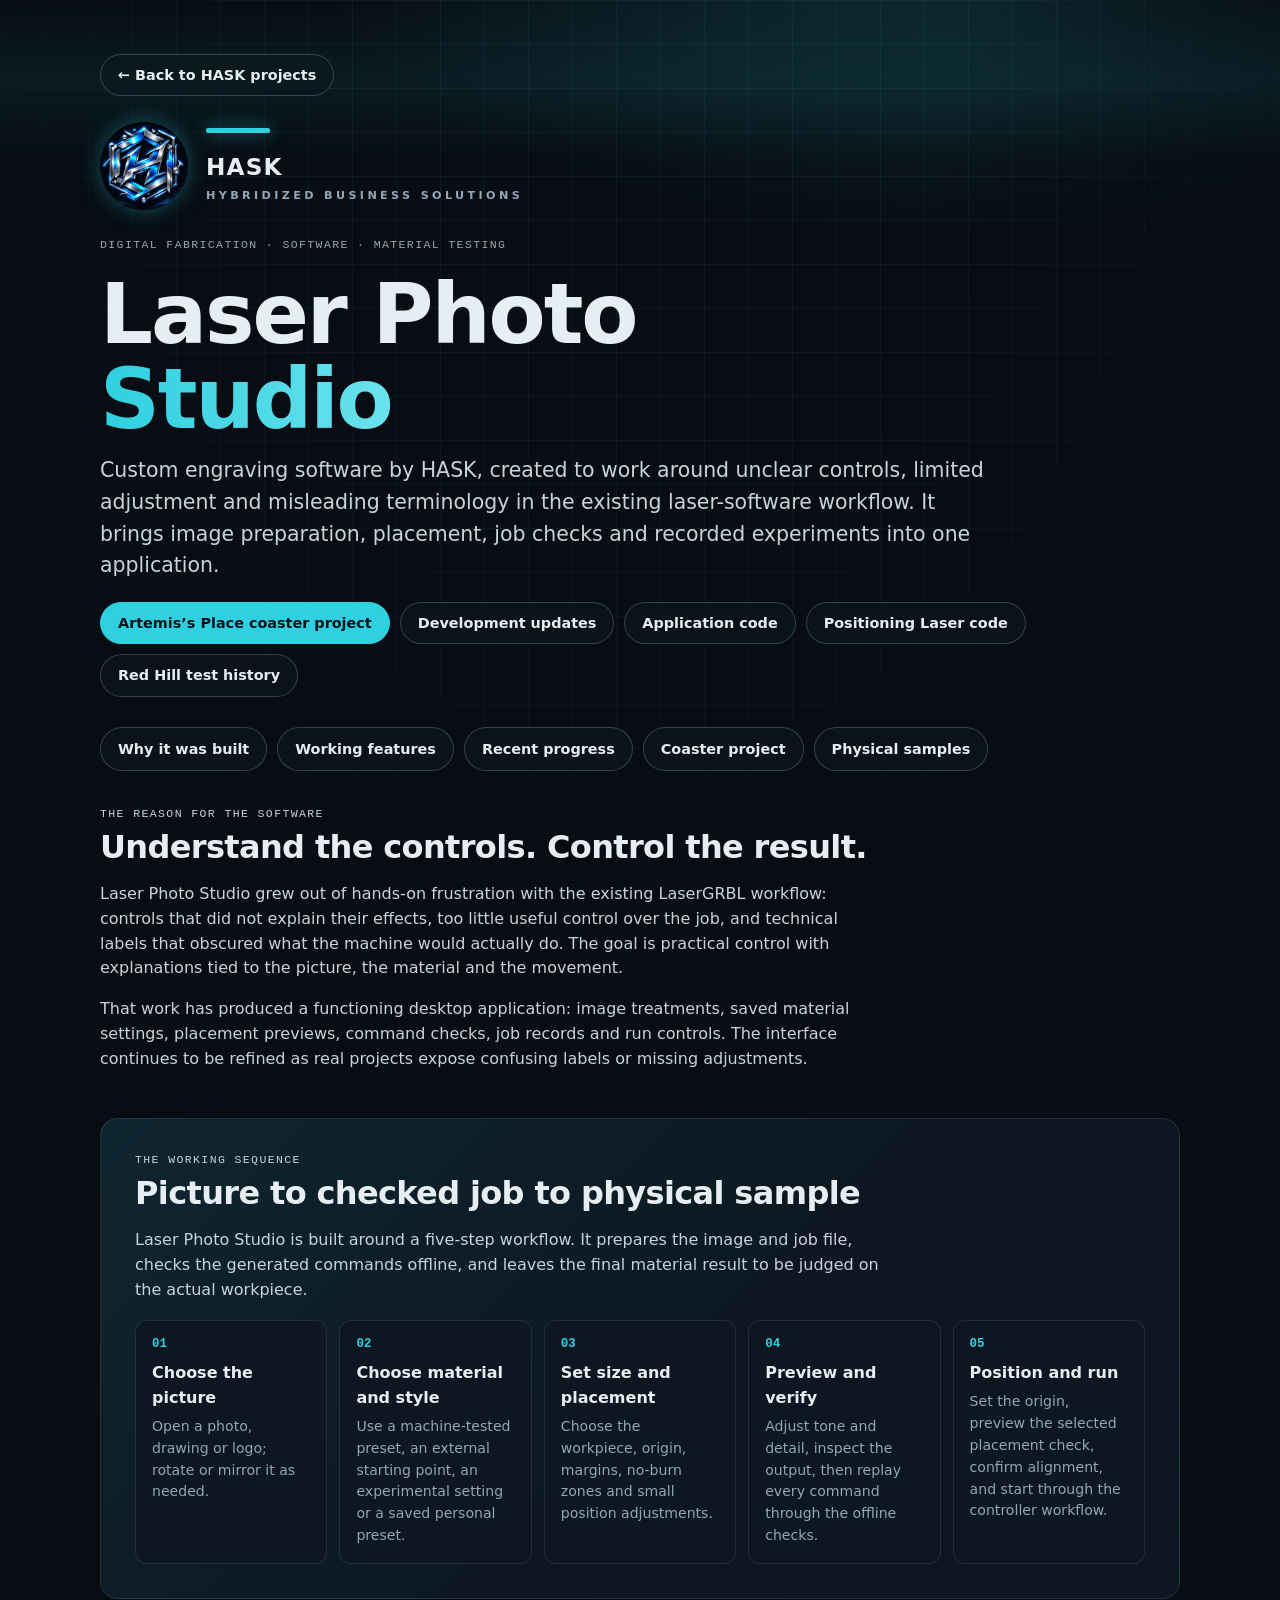
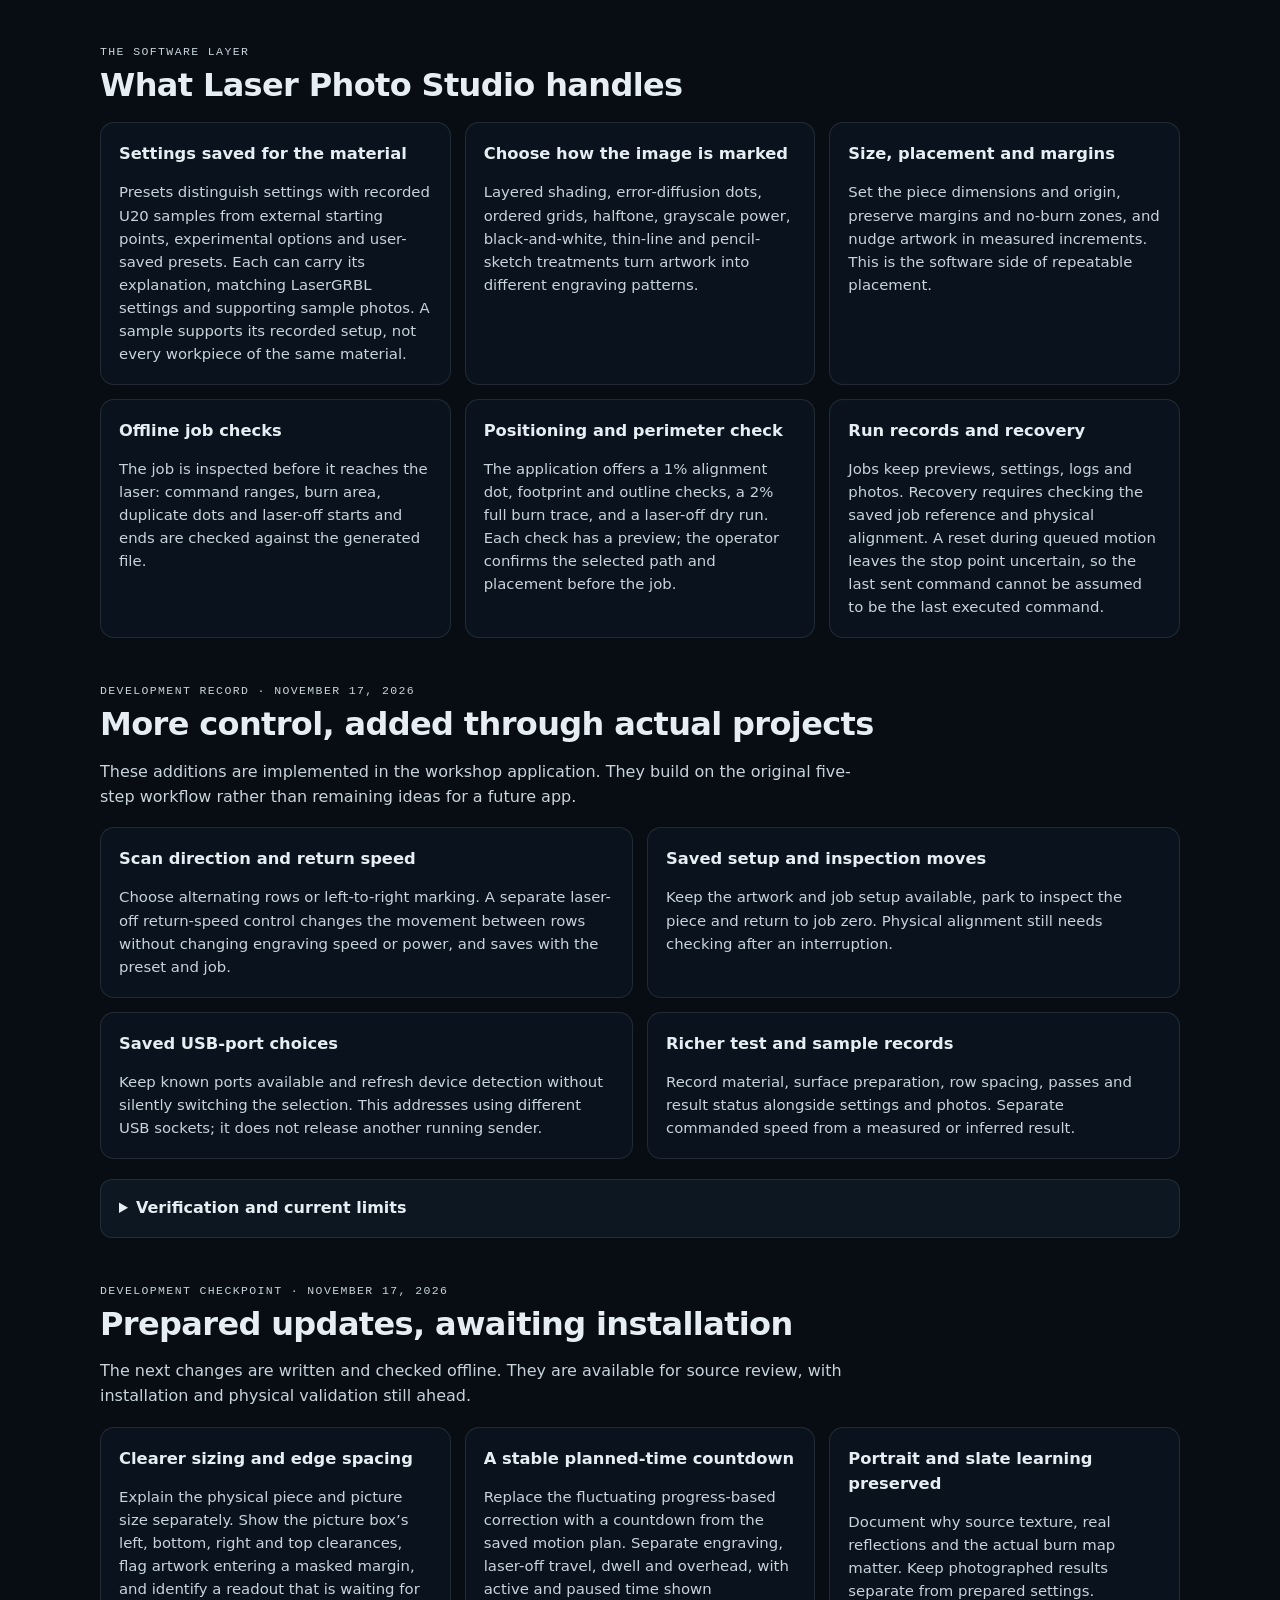
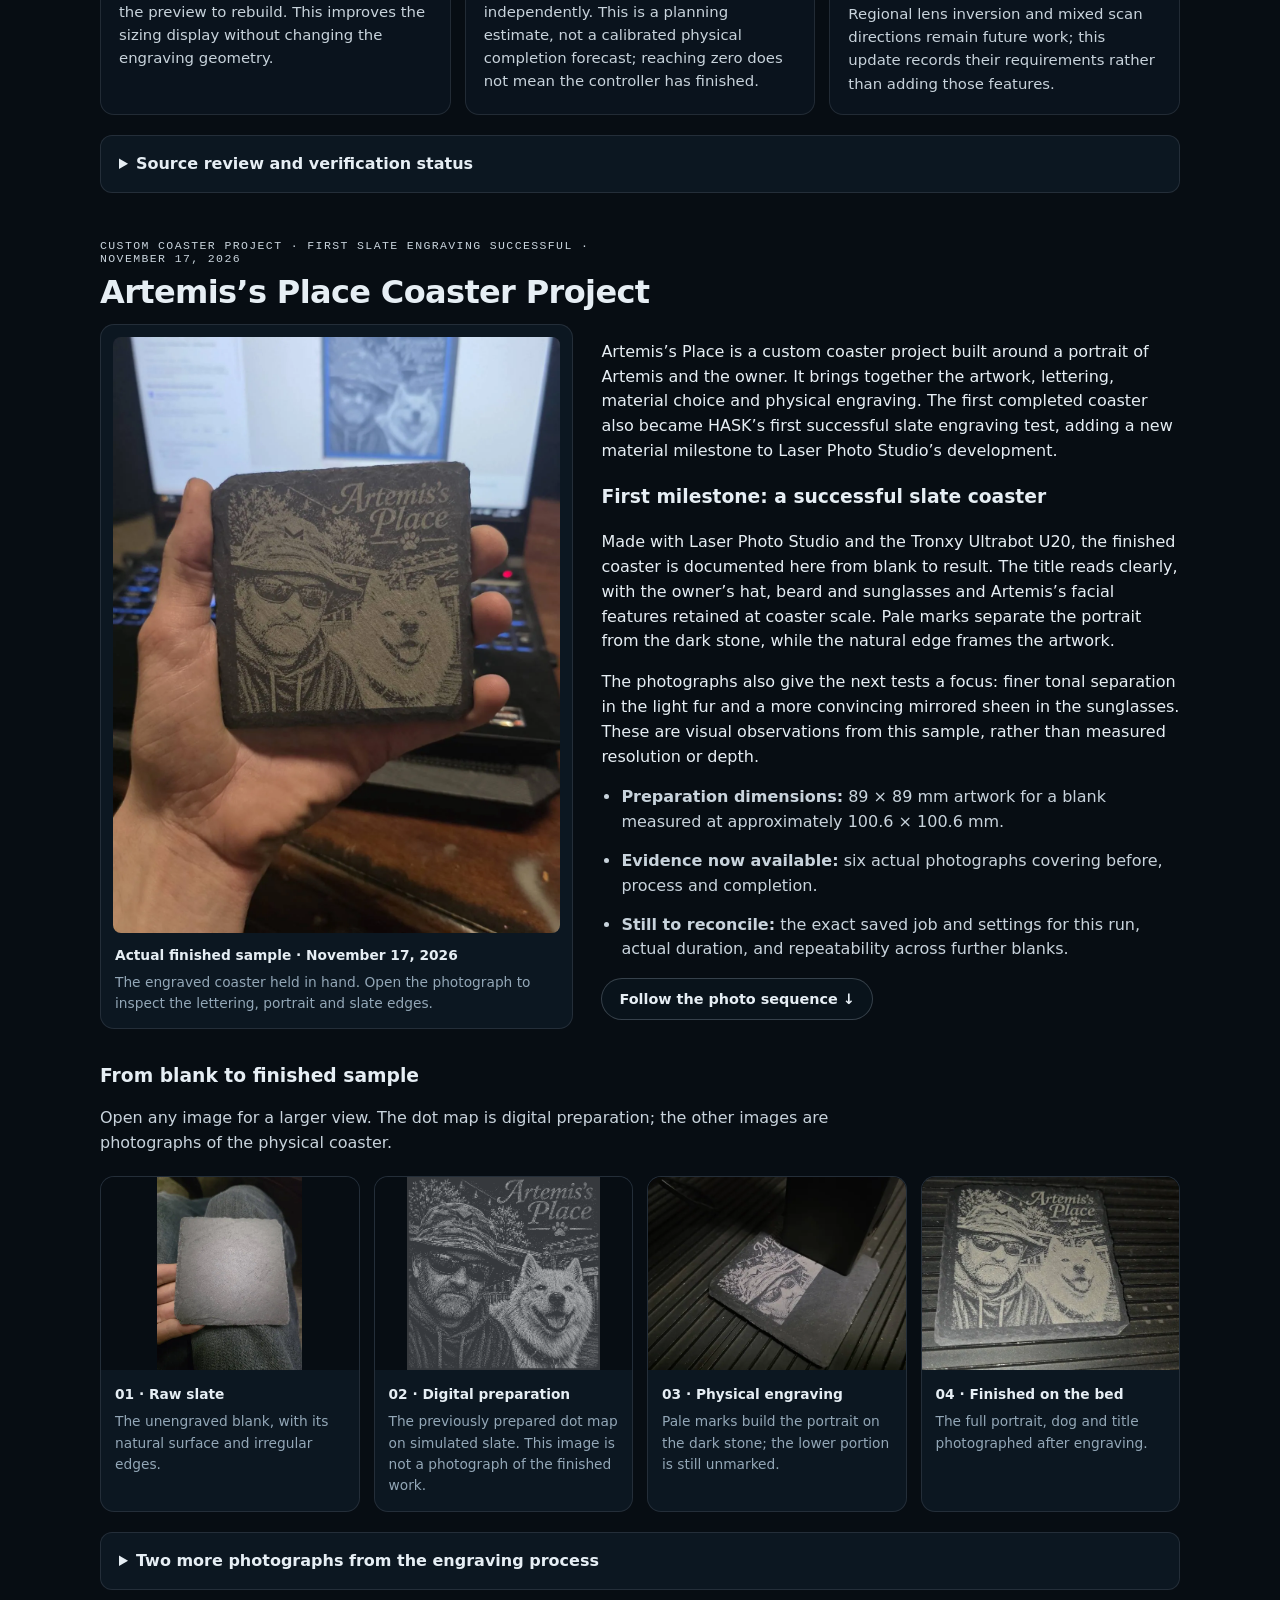
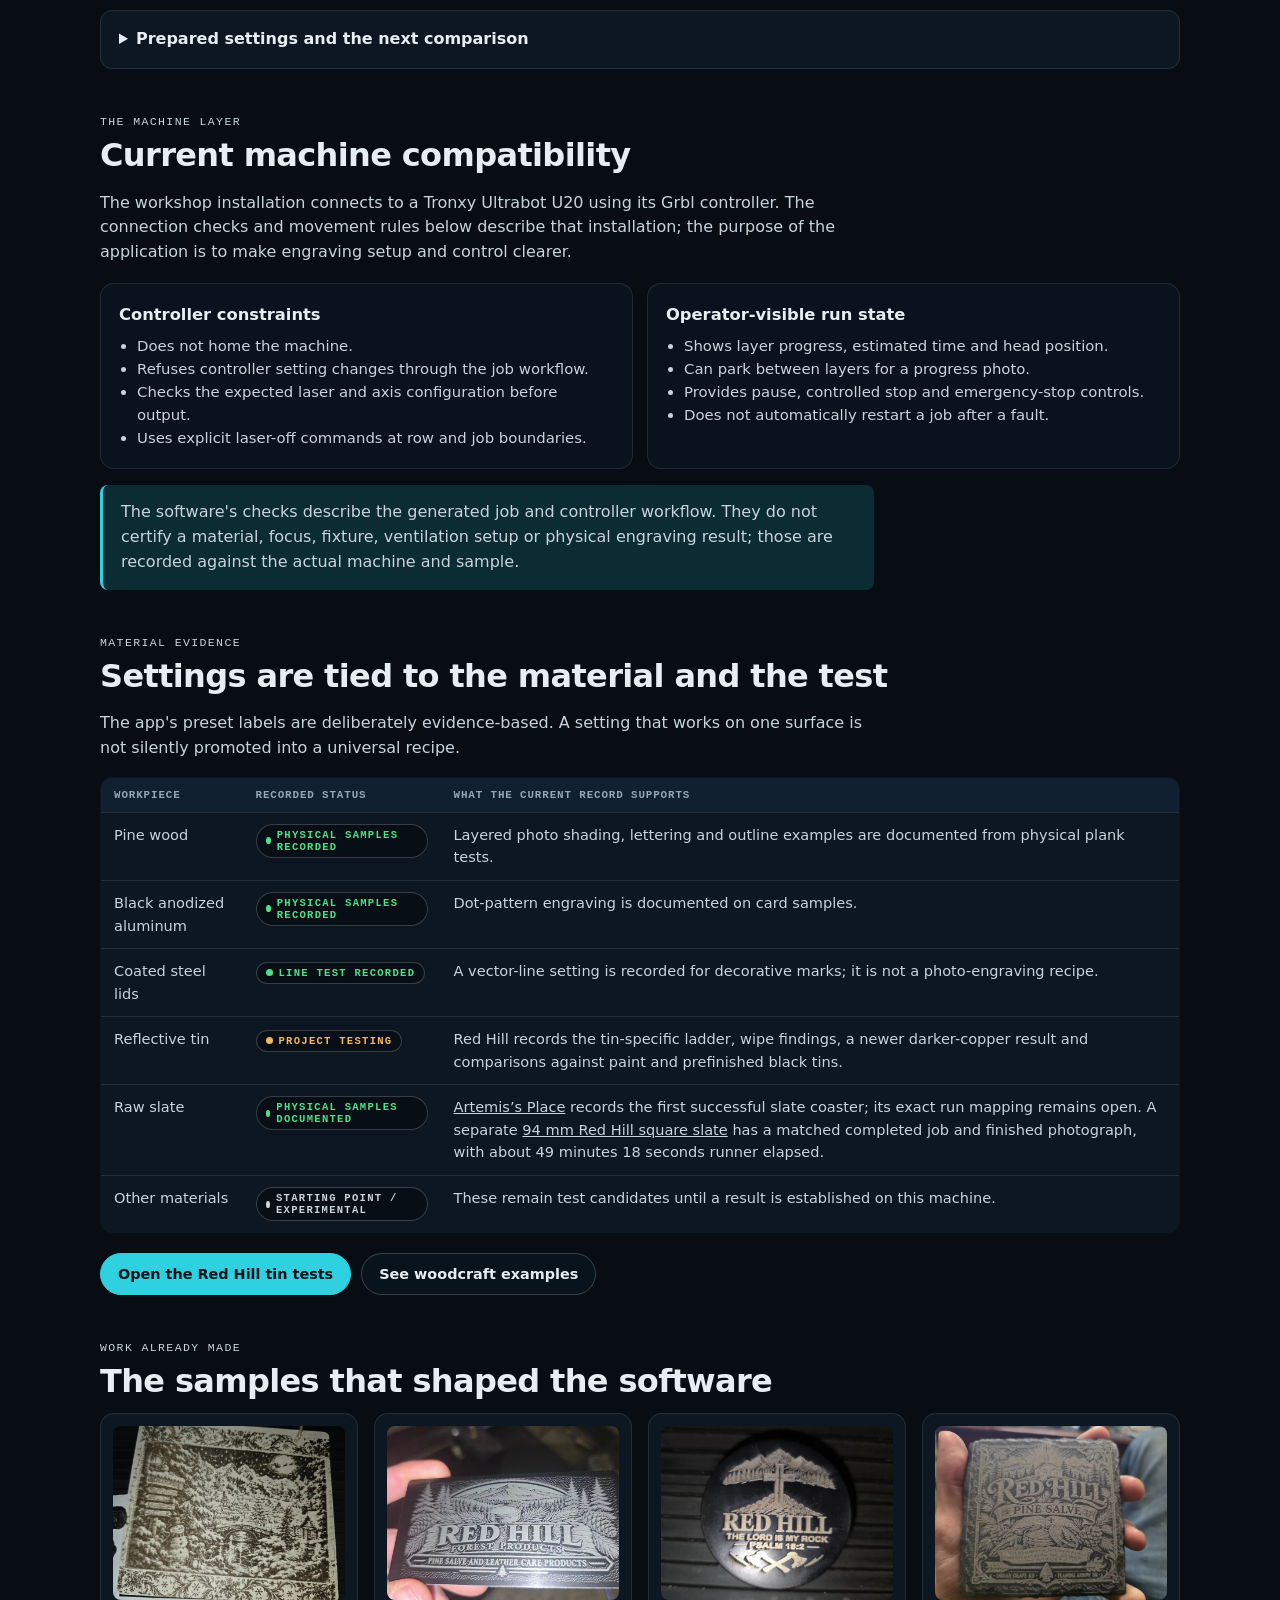
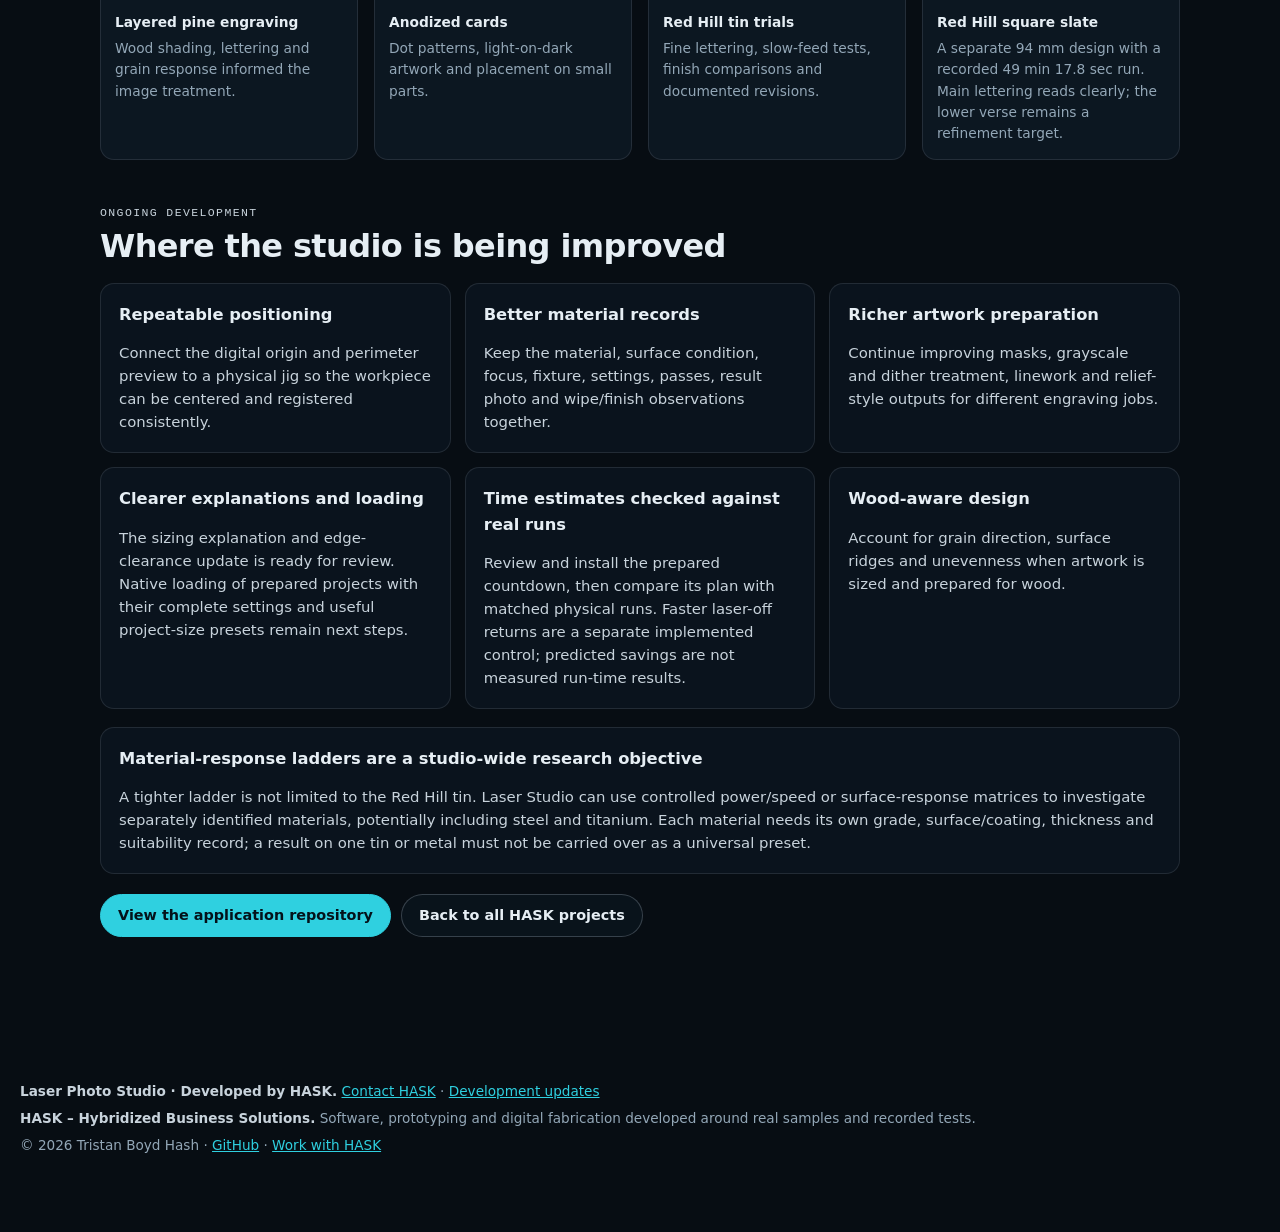
==== commit 36b4a022: "Replace the site emblem with the new HASK logo Source: Tristan's original lossless logo, HASK Brandi" ====
--- a/laser-studio/index.html
+++ b/laser-studio/index.html
@@ -15,7 +15,7 @@
   <meta property="og:image" content="https://tboy450.github.io/assets/og-image.jpg" />
   <meta name="twitter:card" content="summary_large_image" />
   <link rel="icon" href="/favicon-32.png" sizes="32x32" type="image/png" />
-  <link rel="stylesheet" href="/assets/site.css?v=studio-sync-20261117" />
+  <link rel="stylesheet" href="/assets/site.css?v=logo-20261119" />
   <style>
     .page-hero { padding: 54px 0 30px; max-width: 1080px; }
     .page-hero h1 { margin: 22px 0 12px; }
@@ -100,7 +100,7 @@
   <header class="wrap page-hero">
     <a class="btn" href="/">← Back to HASK projects</a>
     <div class="brand" style="margin-top:26px">
-      <img class="emblem" src="/assets/hask-emblem.webp" alt="HASK logo" width="256" height="256" />
+      <img class="emblem" src="/assets/hask-logo.webp" alt="HASK logo" width="512" height="512" />
       <div class="wordmark"><span class="bar"></span><strong>HASK</strong><small>Hybridized Business Solutions</small></div>
     </div>
     <p class="eyebrow" style="margin-top:28px">Digital fabrication · Software · Material testing</p>
--- a/assets/site.css
+++ b/assets/site.css
@@ -70,7 +70,7 @@
 /* Header */
 .hero { position: relative; padding: 76px 0 44px; }
 .brand { display: flex; align-items: center; gap: 18px; }
-.brand .emblem { width: 88px; height: 88px; filter: drop-shadow(0 0 22px rgba(47, 208, 224, 0.35)); }
+.brand .emblem { width: 88px; height: 88px; border-radius: 50%; box-shadow: 0 0 22px rgba(47, 208, 224, 0.35); }
 .wordmark { display: flex; flex-direction: column; gap: 2px; }
 .brand .bar { width: 64px; height: 5px; margin-bottom: 14px; border-radius: 2px; background: var(--cyan); box-shadow: 0 0 18px rgba(47, 208, 224, 0.6); }
 .brand strong { font-size: 1.45rem; letter-spacing: 0.05em; }
@@ -280,7 +280,7 @@
 .contact .cta .btn { min-height: 44px; display: inline-flex; align-items: center; }
 .contact-social { margin-top: 10px; }
 .contact p { max-width: 62ch; margin: 0 0 18px; color: var(--silver); }
-.contact-emblem { position: absolute; top: 50%; right: clamp(24px, 5vw, 64px); width: 190px; height: 190px; transform: translateY(-50%); filter: drop-shadow(0 0 30px rgba(47, 208, 224, 0.3)); }
+.contact-emblem { position: absolute; top: 50%; right: clamp(24px, 5vw, 64px); width: 190px; height: 190px; transform: translateY(-50%); border-radius: 50%; box-shadow: 0 0 30px rgba(47, 208, 224, 0.3); }
 footer { padding: 40px 0 56px; color: var(--muted); font-size: 0.85rem; }
 footer p { margin: 0 0 6px; }
 .site-foot strong { color: var(--silver); font-weight: 600; }
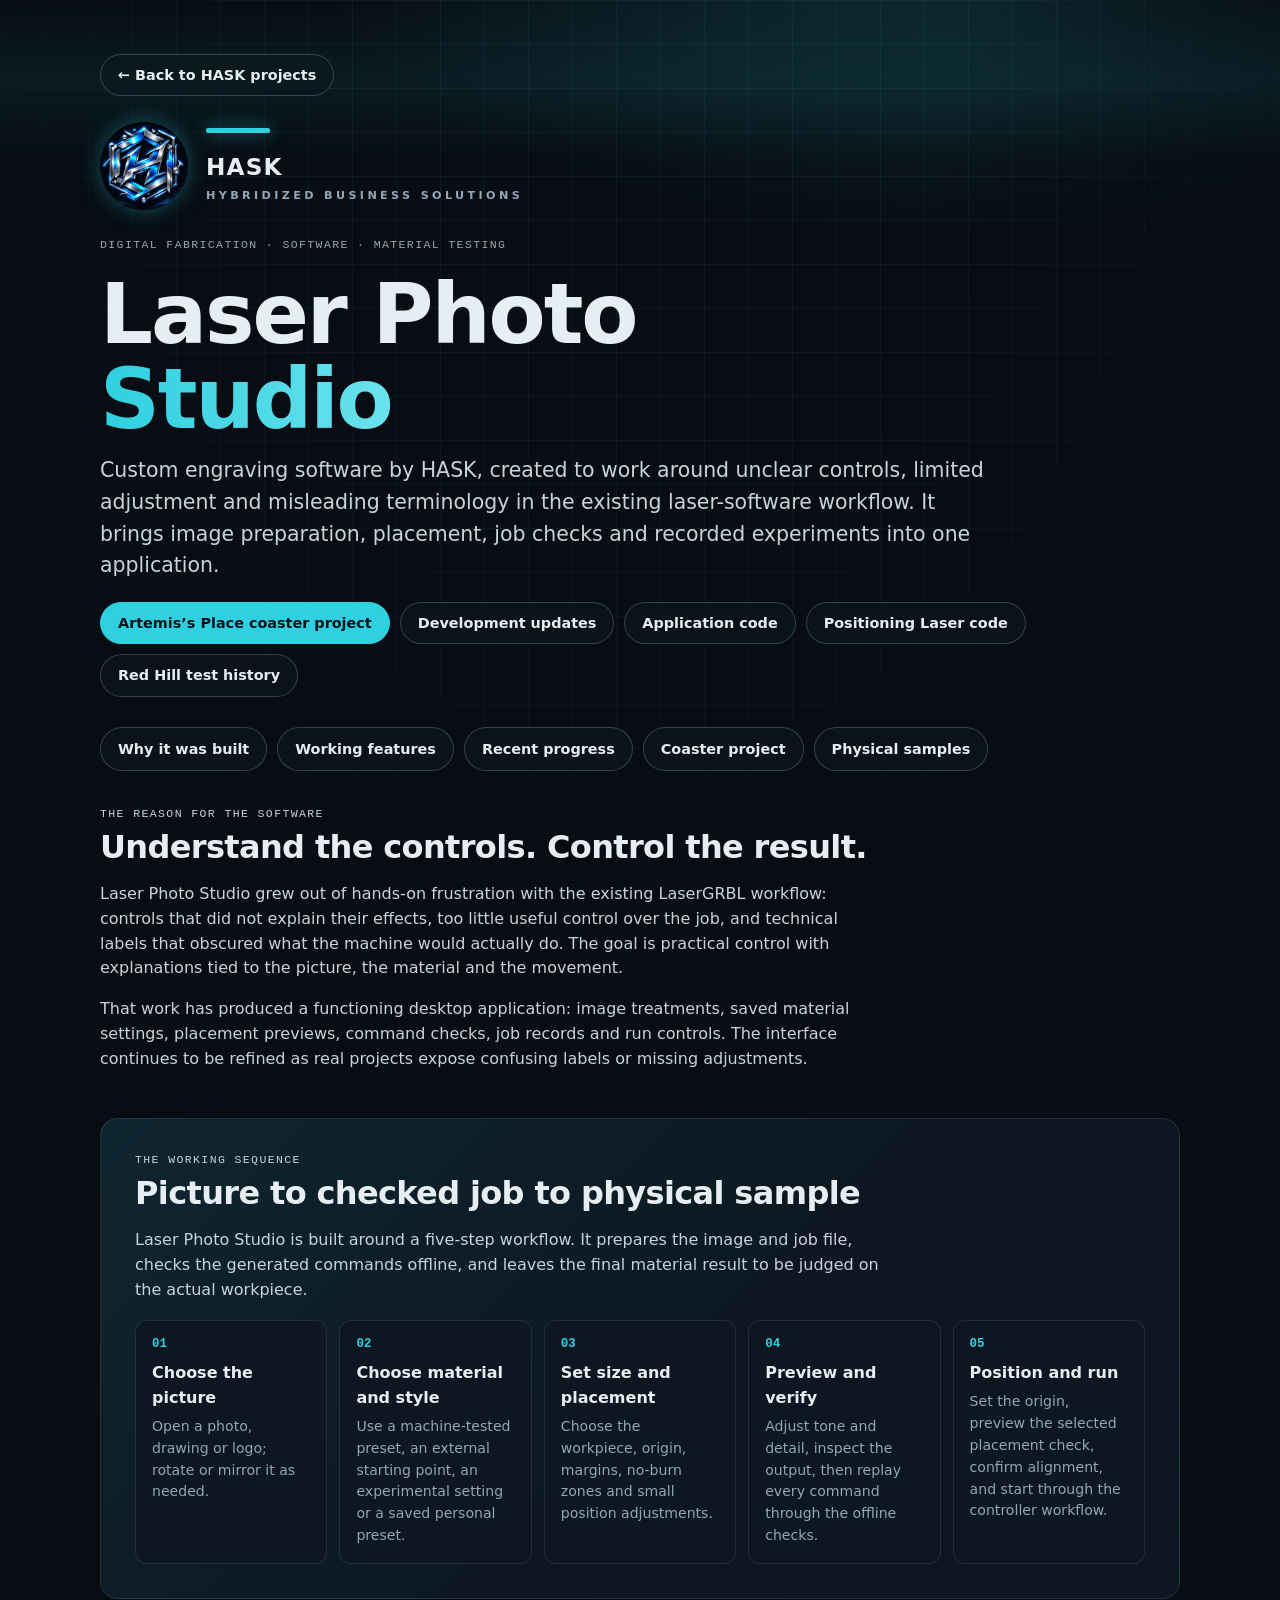
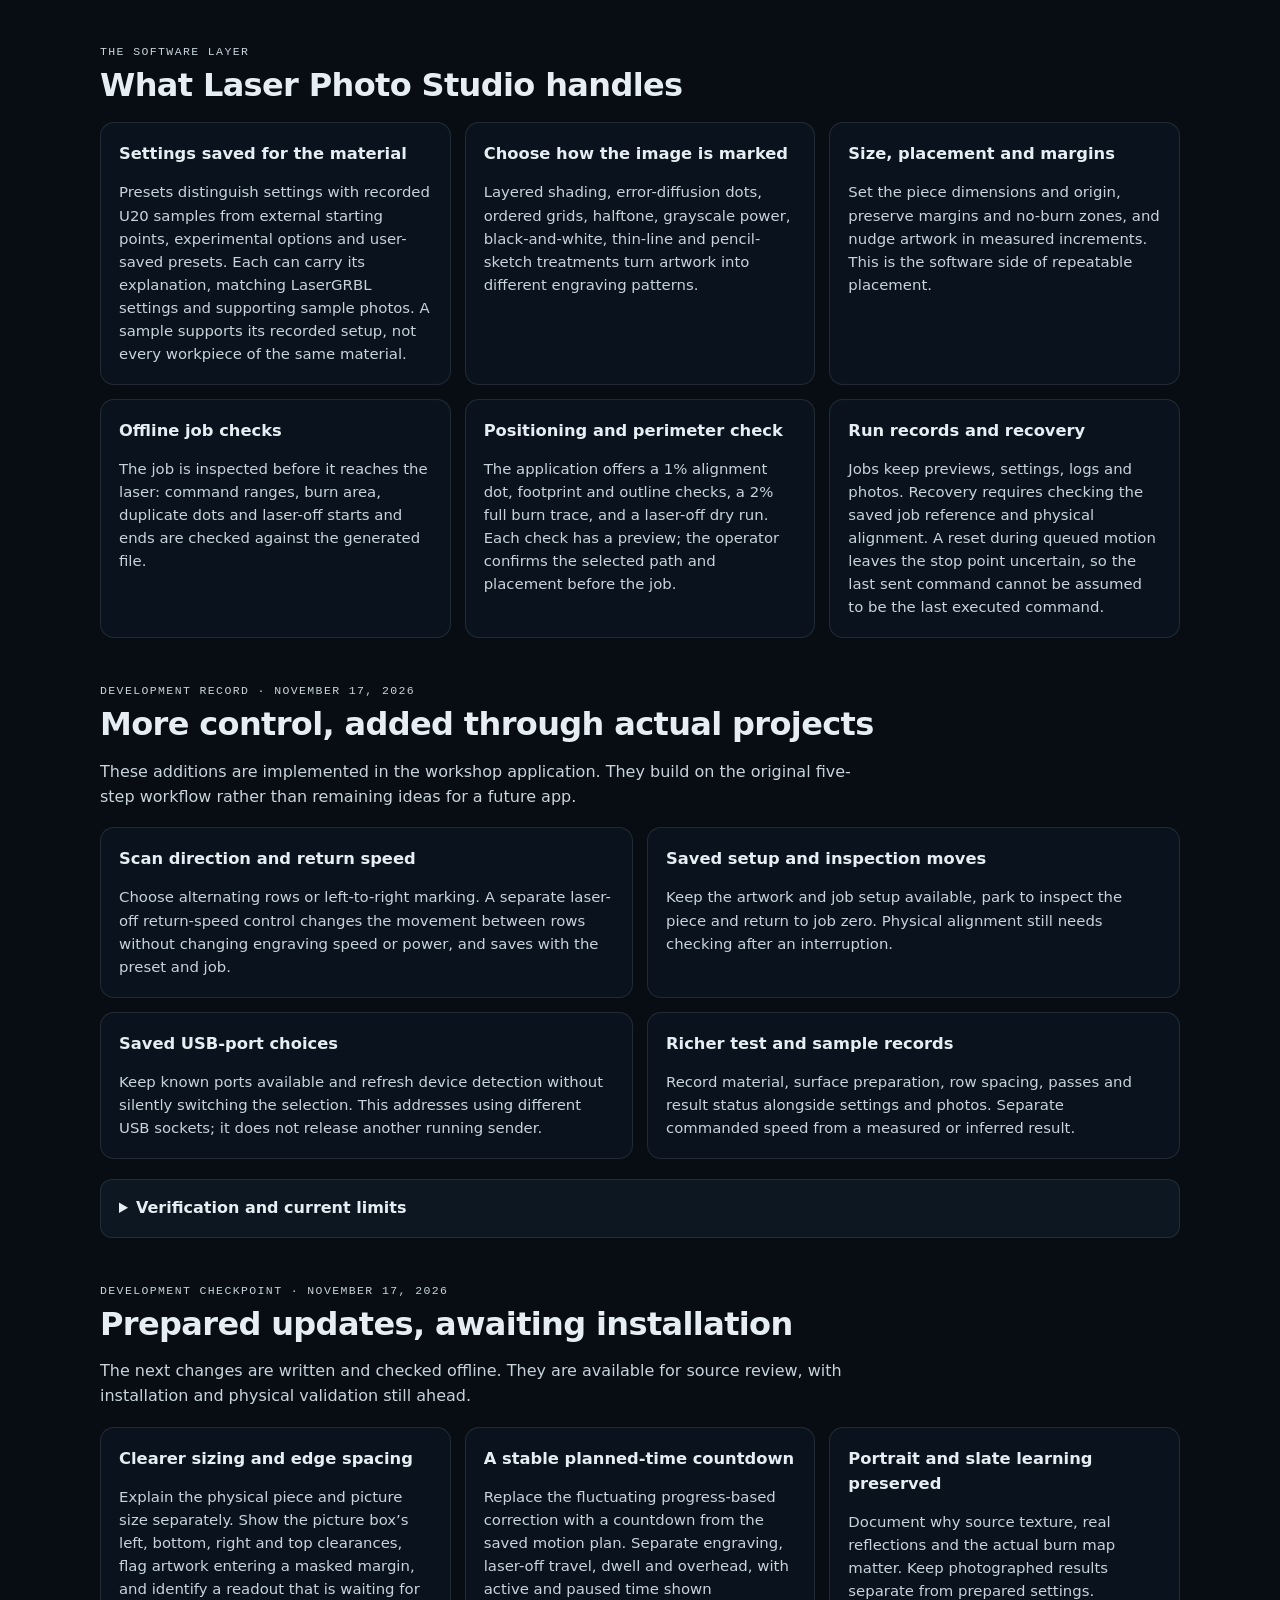
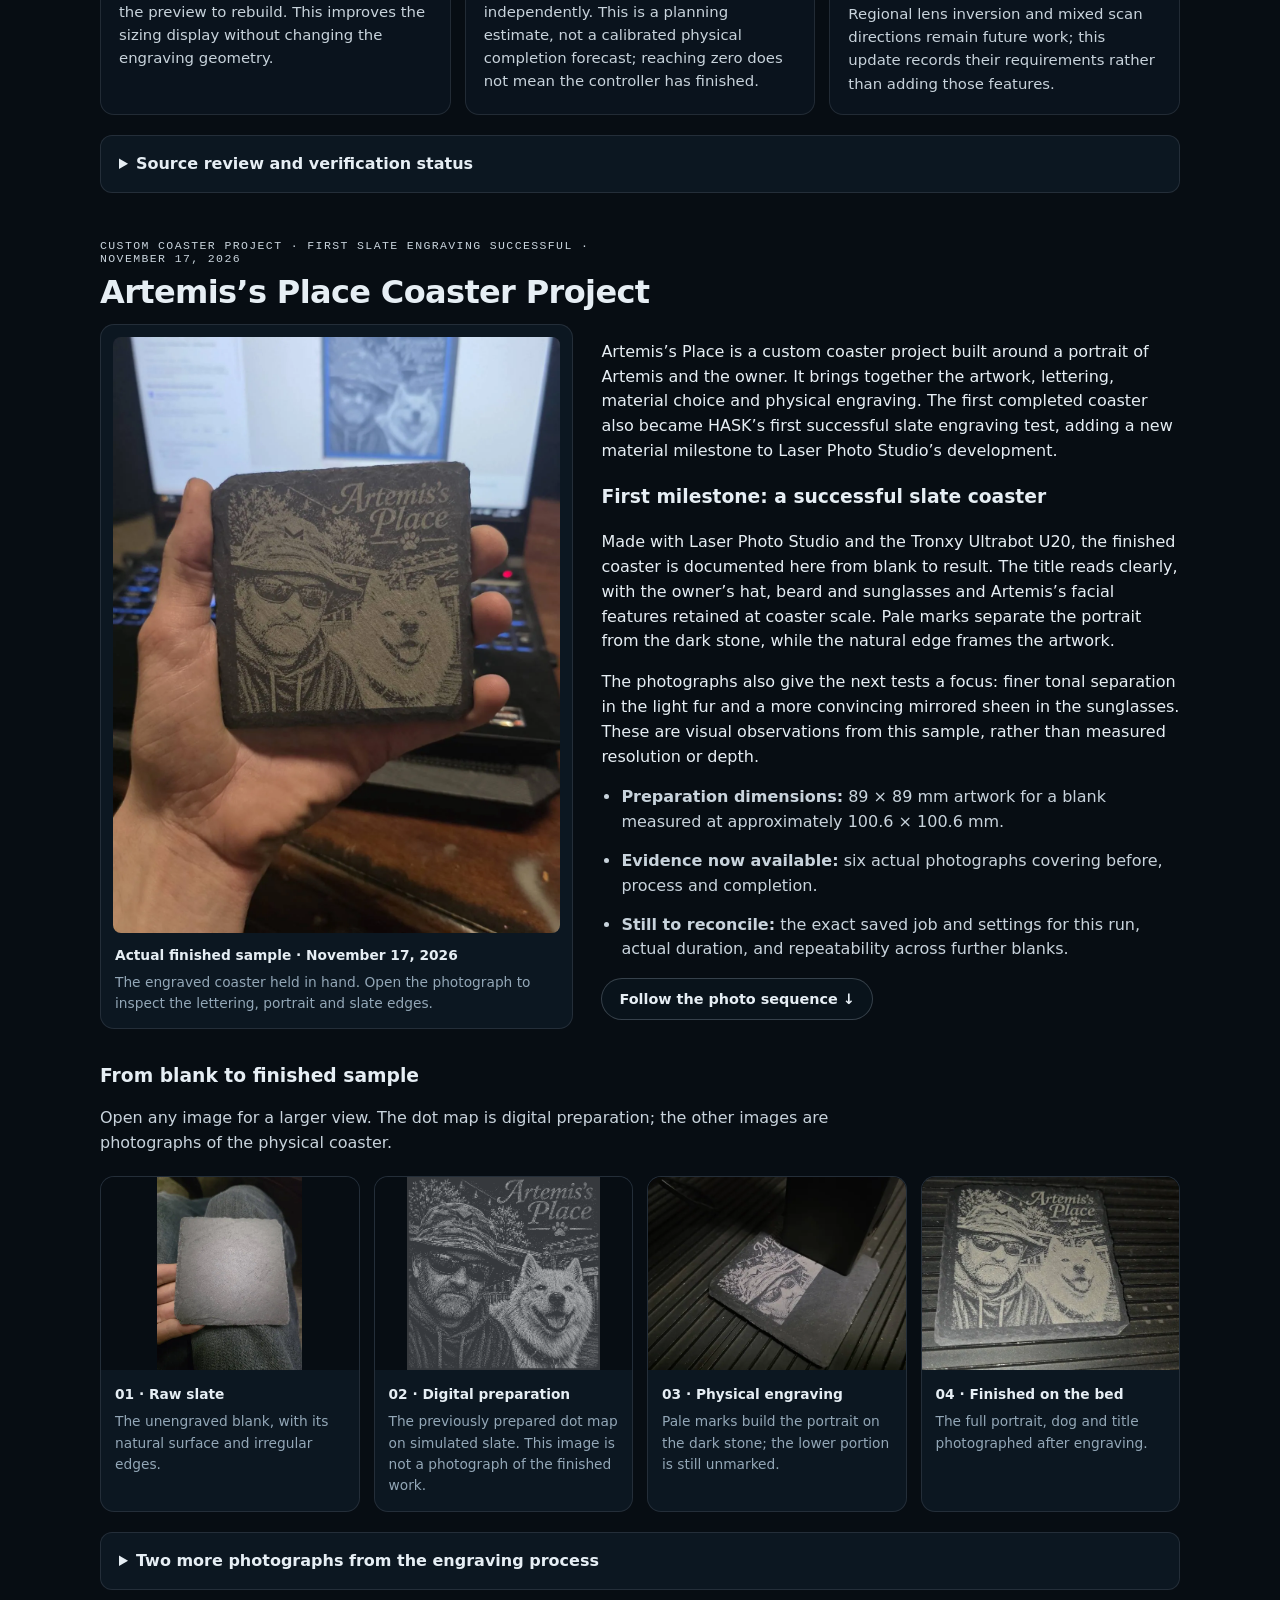
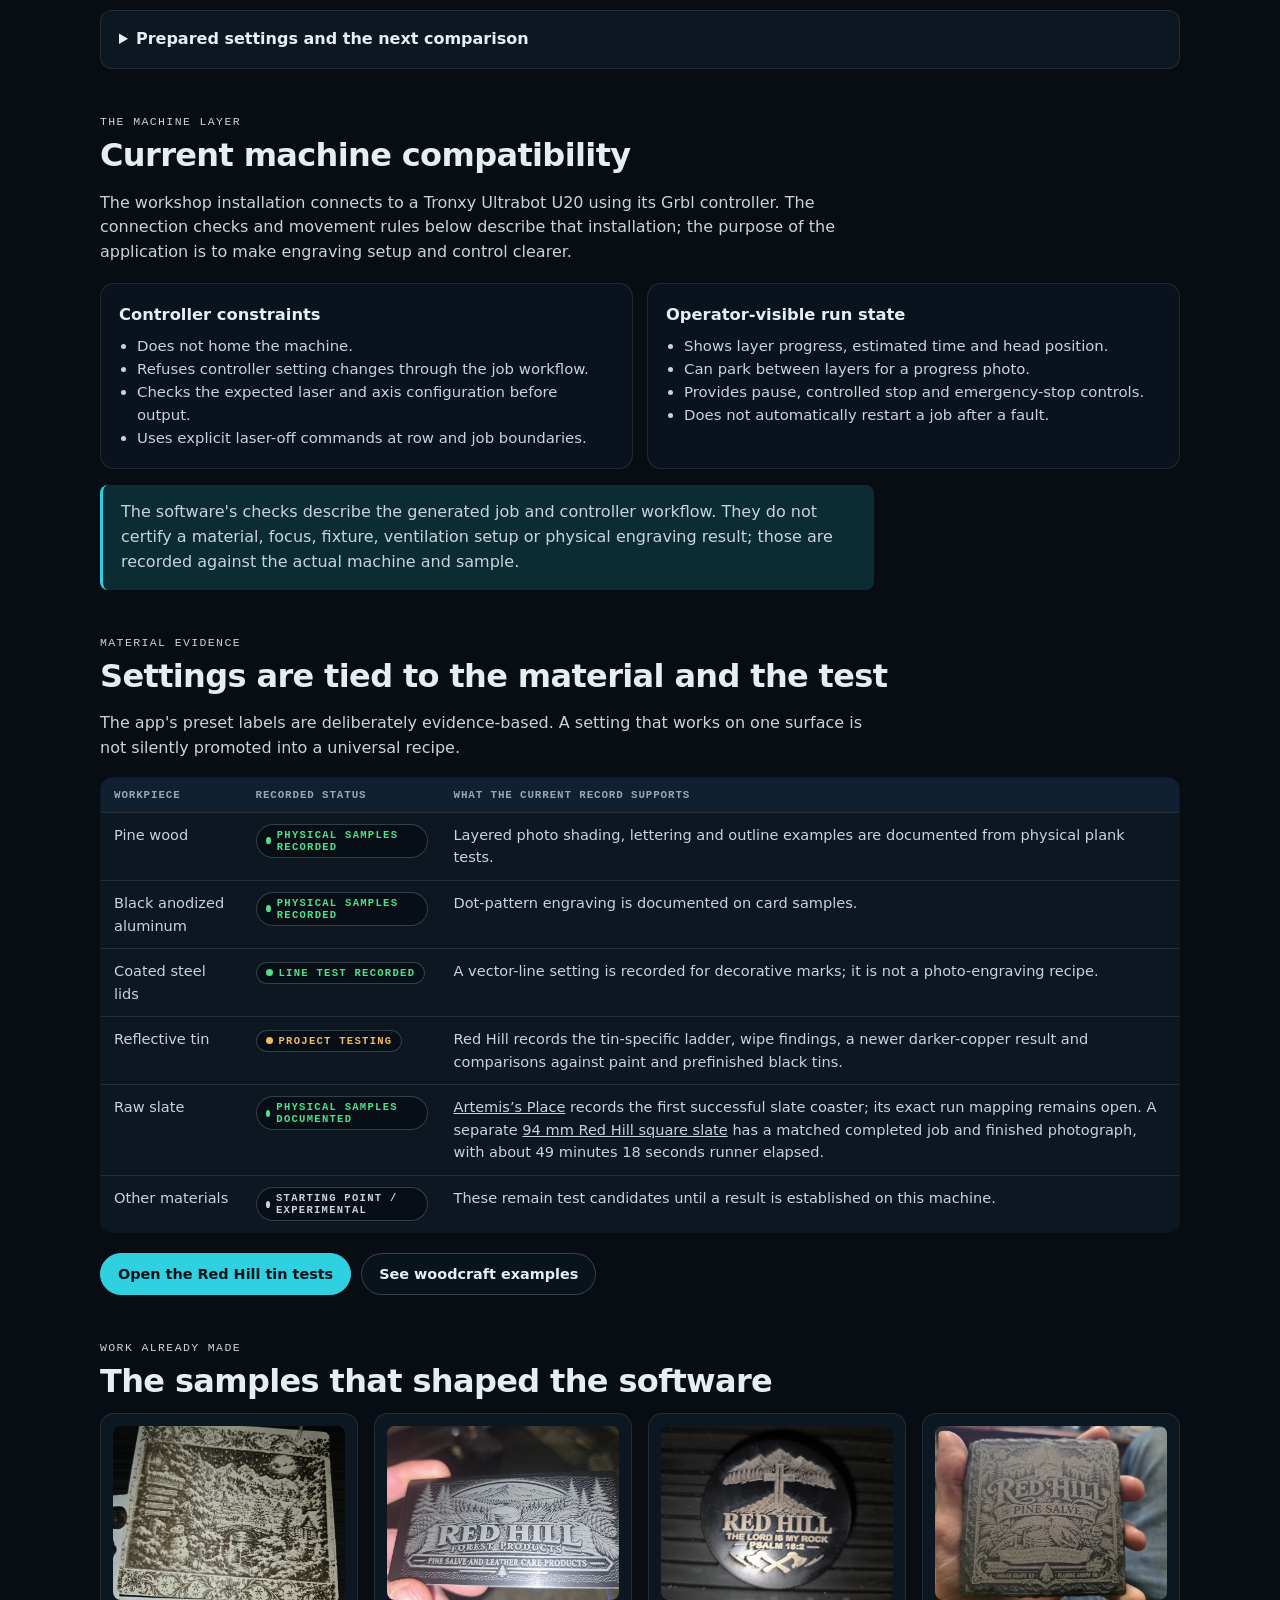
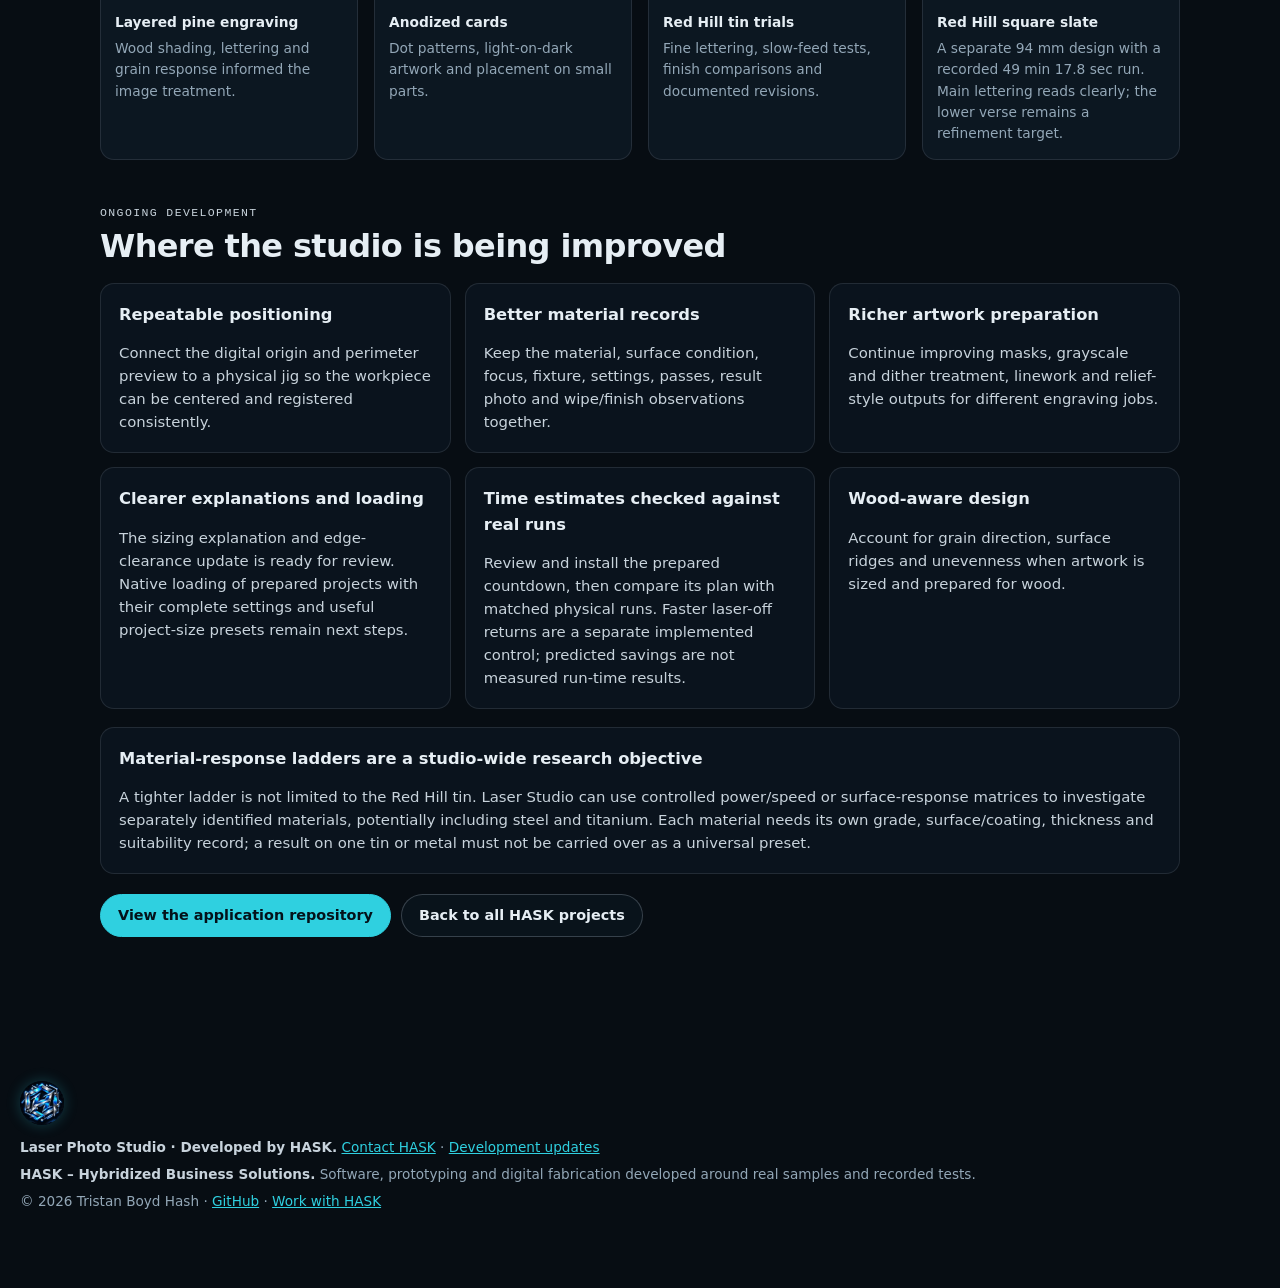
==== commit 5ff2be46: "Add the HASK logo to every page footer Source: Tristan's original lossless logo, HASK Branding/file_" ====
--- a/laser-studio/index.html
+++ b/laser-studio/index.html
@@ -324,6 +324,7 @@
   </main>
 
   <footer class="wrap site-foot">
+    <img class="foot-logo" src="/assets/hask-logo-128.webp" alt="HASK logo" width="128" height="128" loading="lazy" />
     <p><strong>Laser Photo Studio · Developed by HASK.</strong> <a href="https://tboy450.github.io/#contact">Contact HASK</a> · <a href="#source-updates">Development updates</a></p>
     <p><strong>HASK – Hybridized Business Solutions.</strong> Software, prototyping and digital fabrication developed around real samples and recorded tests.</p>
     <p>© 2026 Tristan Boyd Hash · <a href="https://github.com/Tboy450">GitHub</a> · <a href="/#contact">Work with HASK</a></p>
--- a/assets/site.css
+++ b/assets/site.css
@@ -283,6 +283,7 @@
 .contact-emblem { position: absolute; top: 50%; right: clamp(24px, 5vw, 64px); width: 190px; height: 190px; transform: translateY(-50%); border-radius: 50%; box-shadow: 0 0 30px rgba(47, 208, 224, 0.3); }
 footer { padding: 40px 0 56px; color: var(--muted); font-size: 0.85rem; }
 footer p { margin: 0 0 6px; }
+.foot-logo { display: block; width: 44px; height: 44px; margin: 0 0 12px; border-radius: 50%; box-shadow: 0 0 14px rgba(47, 208, 224, 0.25); }
 .site-foot strong { color: var(--silver); font-weight: 600; }
 .offer { display: flex; flex-wrap: wrap; gap: 8px; margin: 0 0 18px; padding: 0; list-style: none; max-width: 62ch; }
 .offer li { padding: 5px 12px; border: 1px solid var(--line-strong); border-radius: 99px; color: var(--silver); font-size: 0.88rem; background: rgba(12, 23, 33, 0.6); }
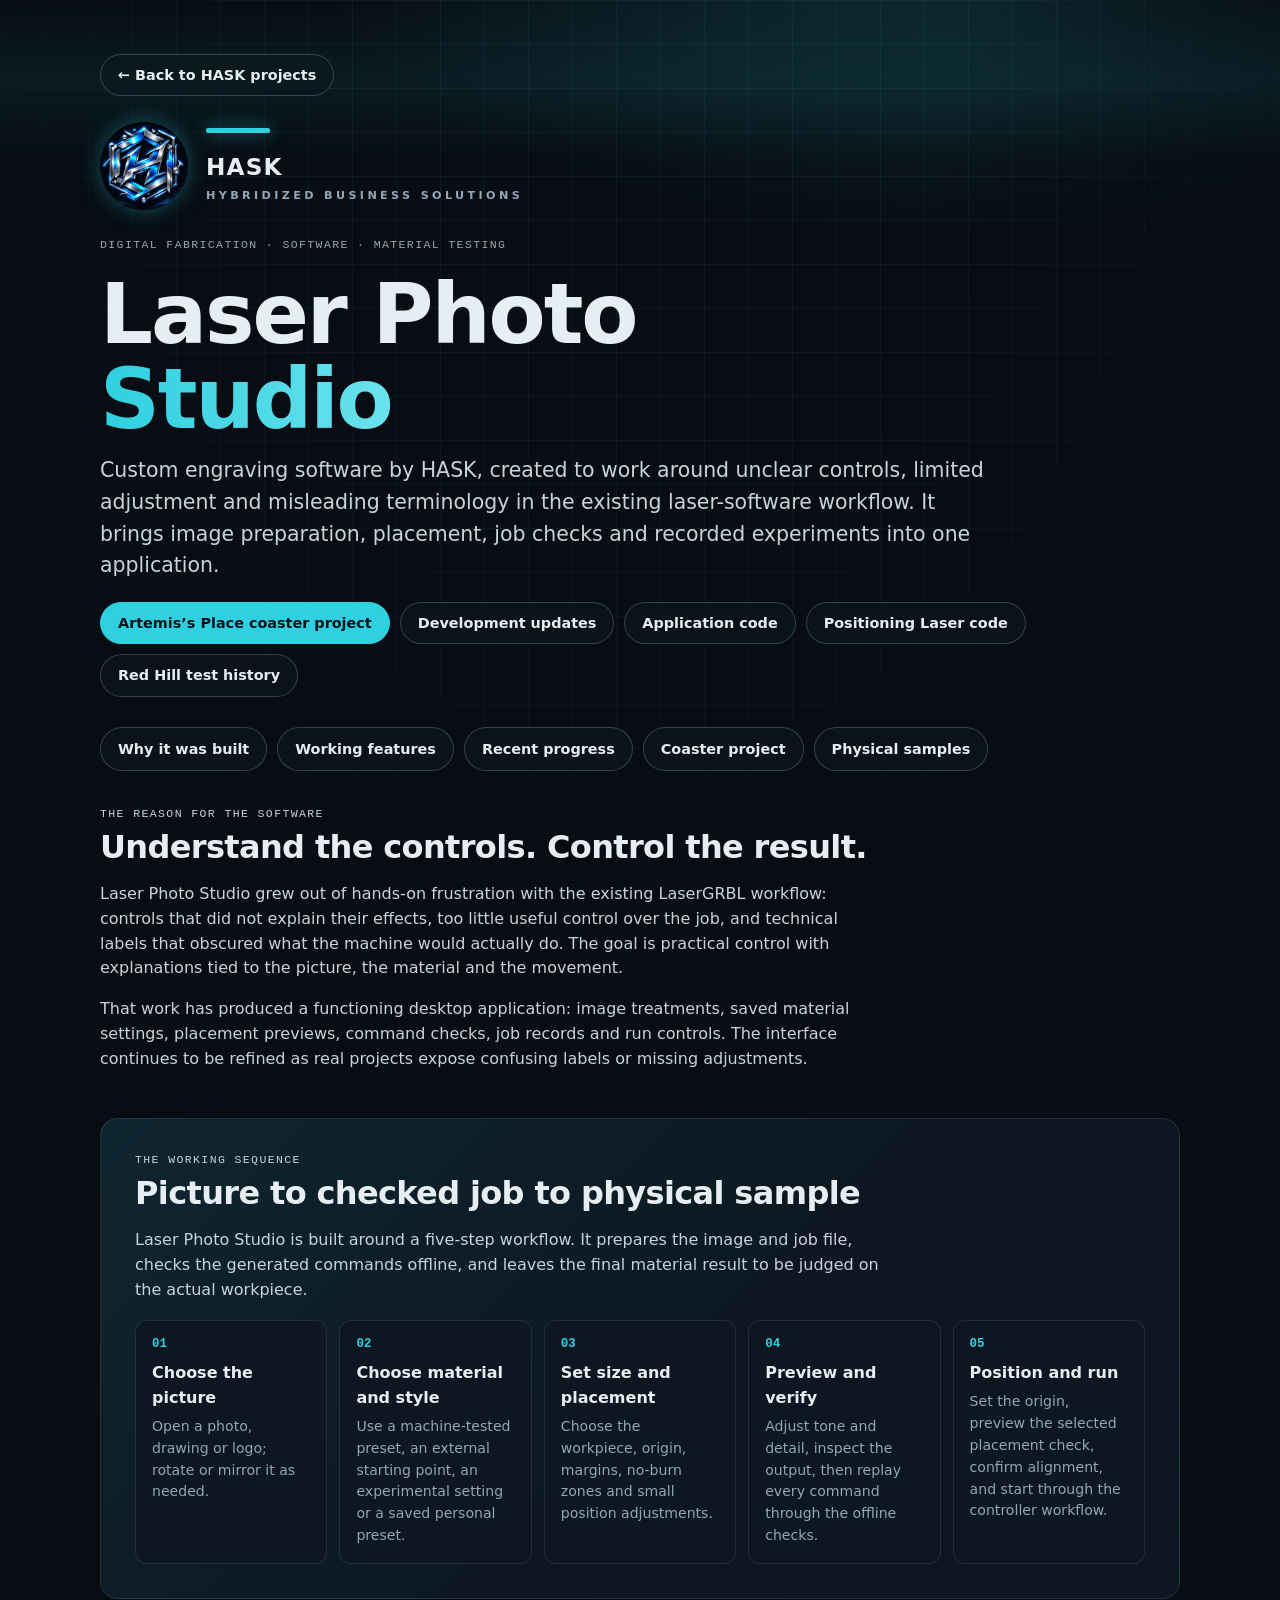
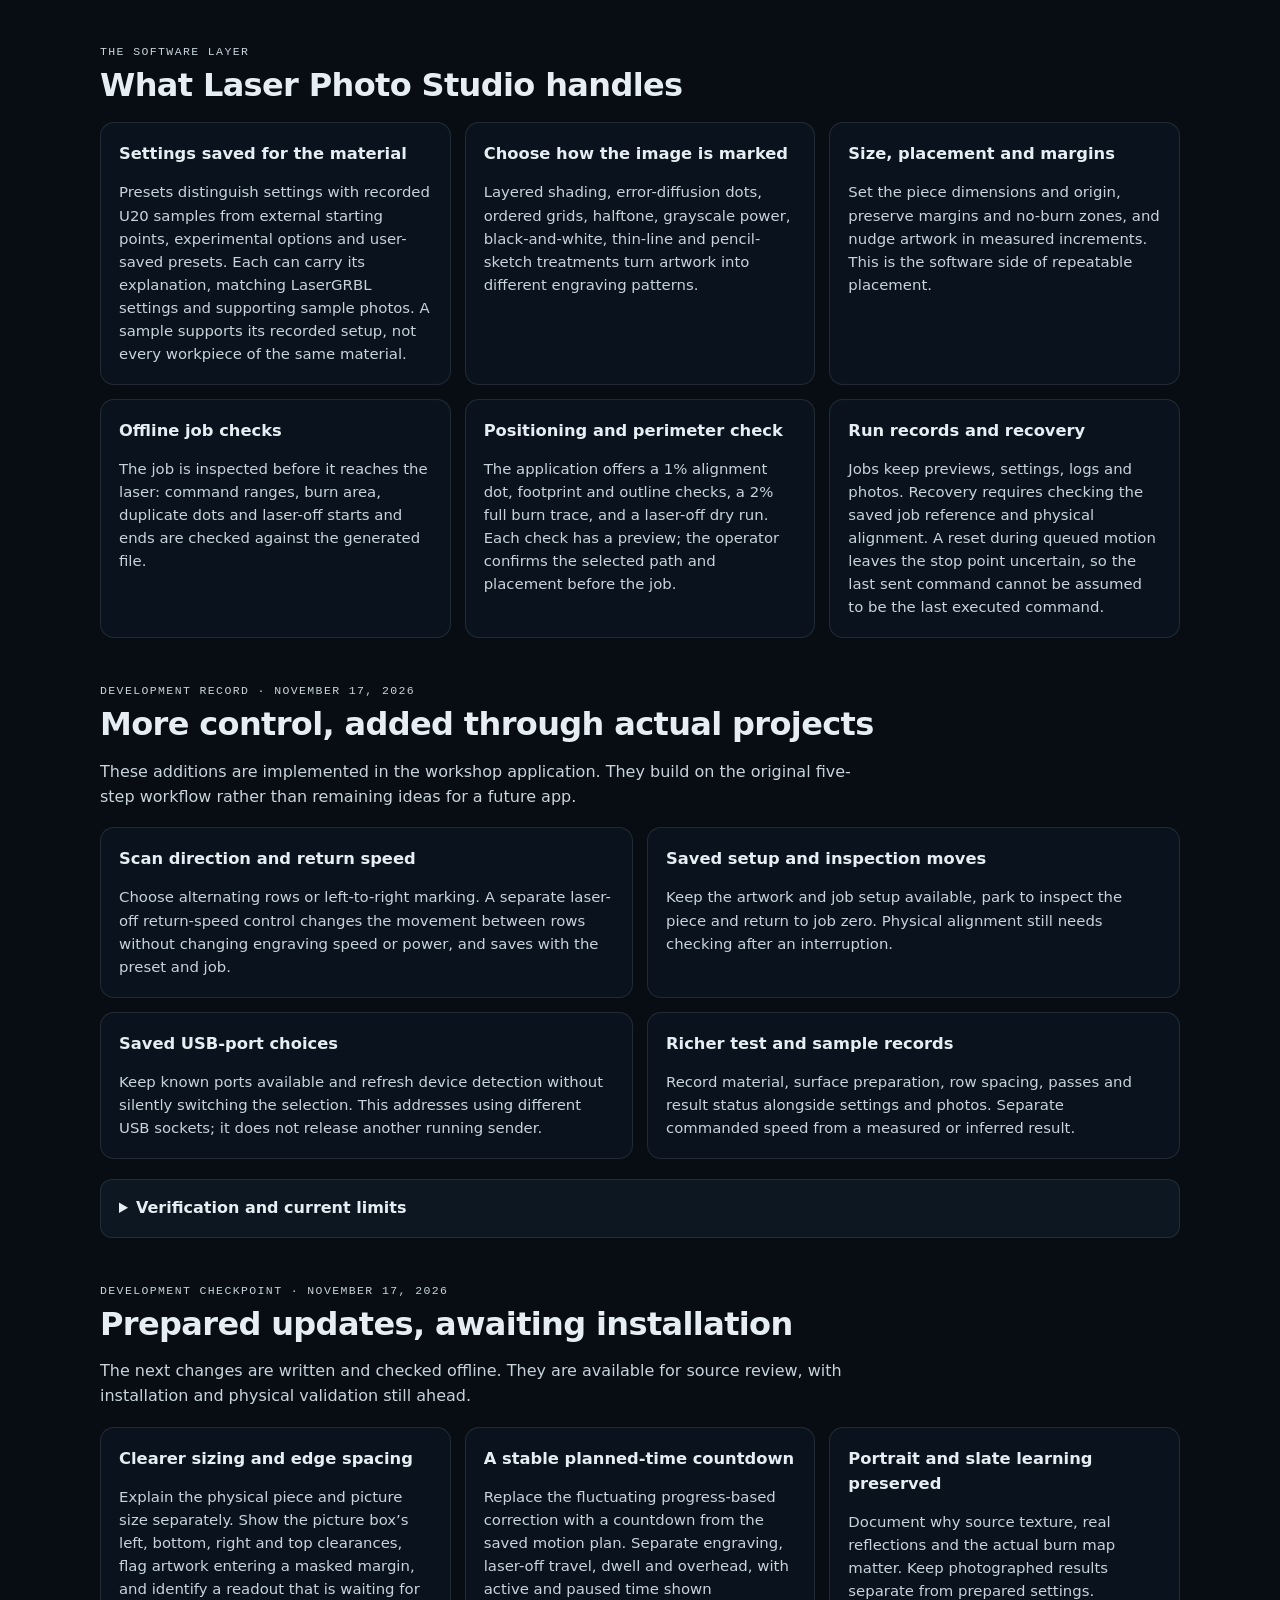
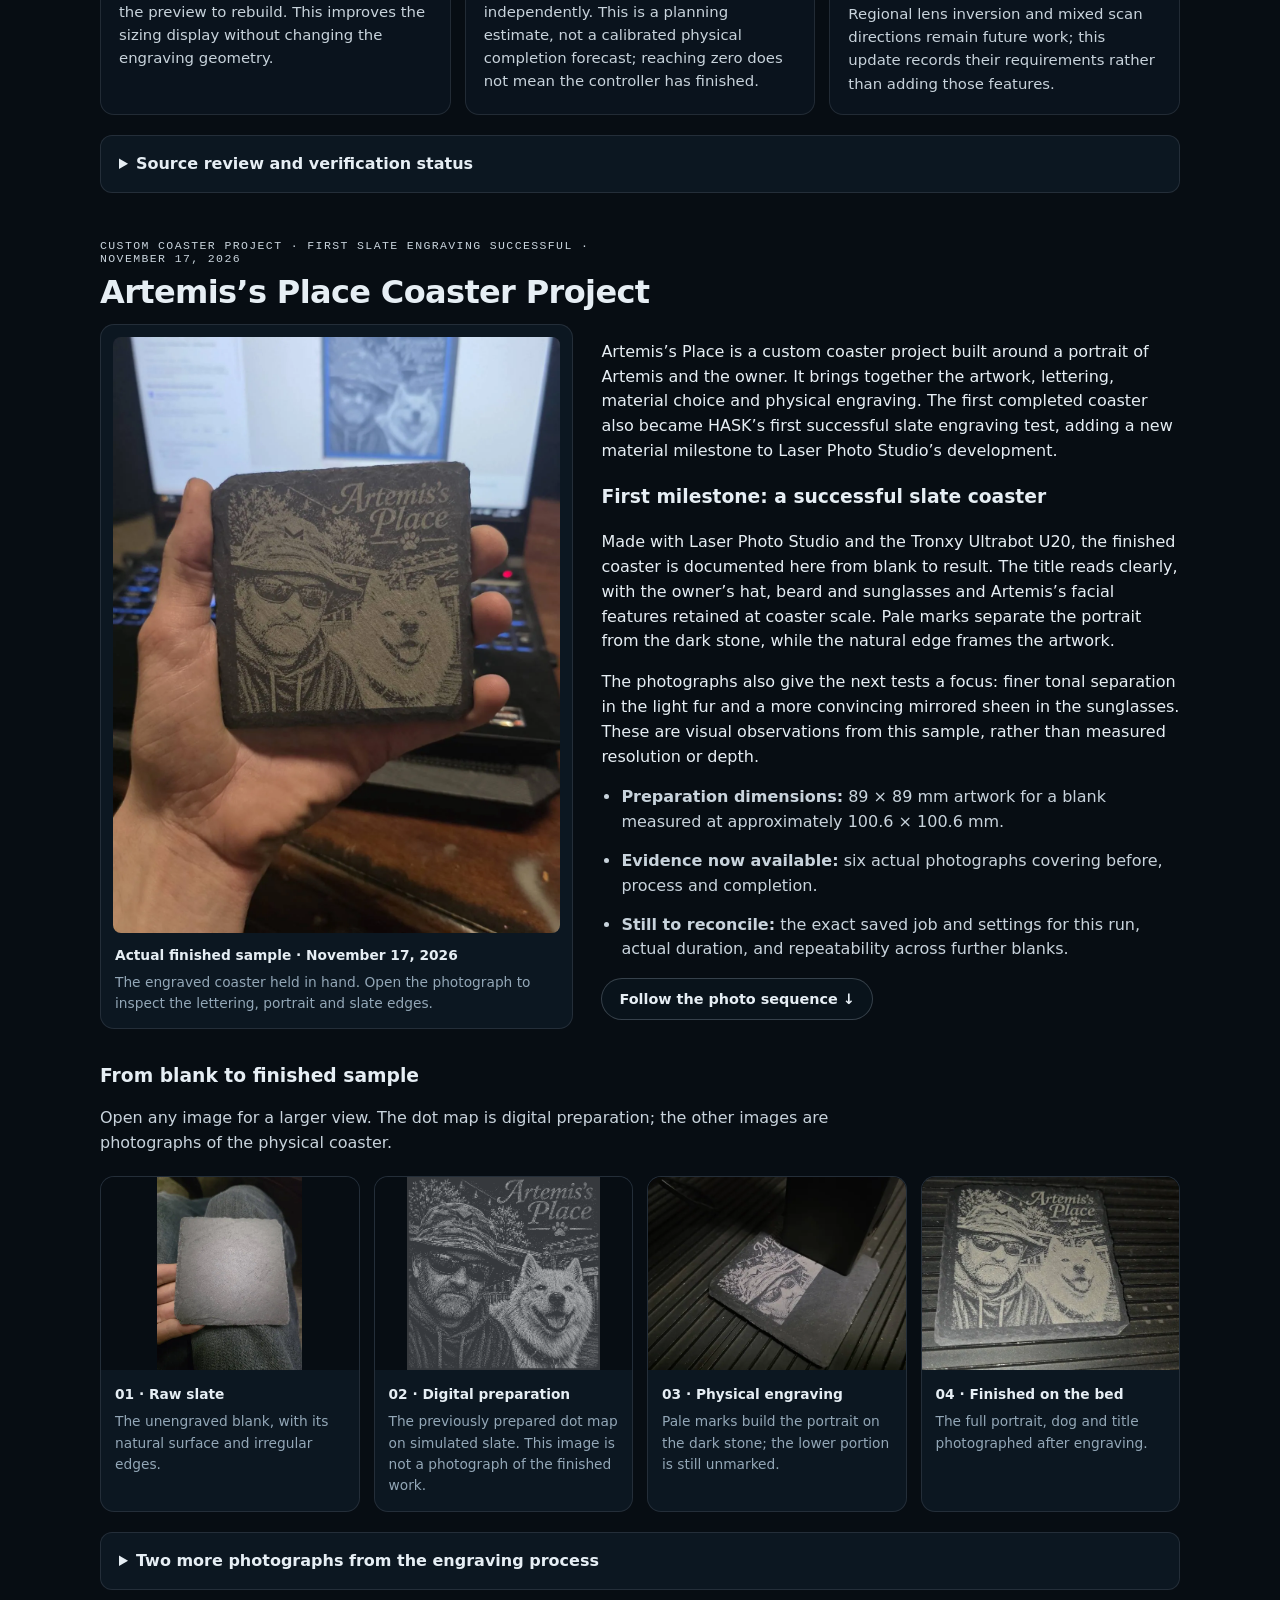
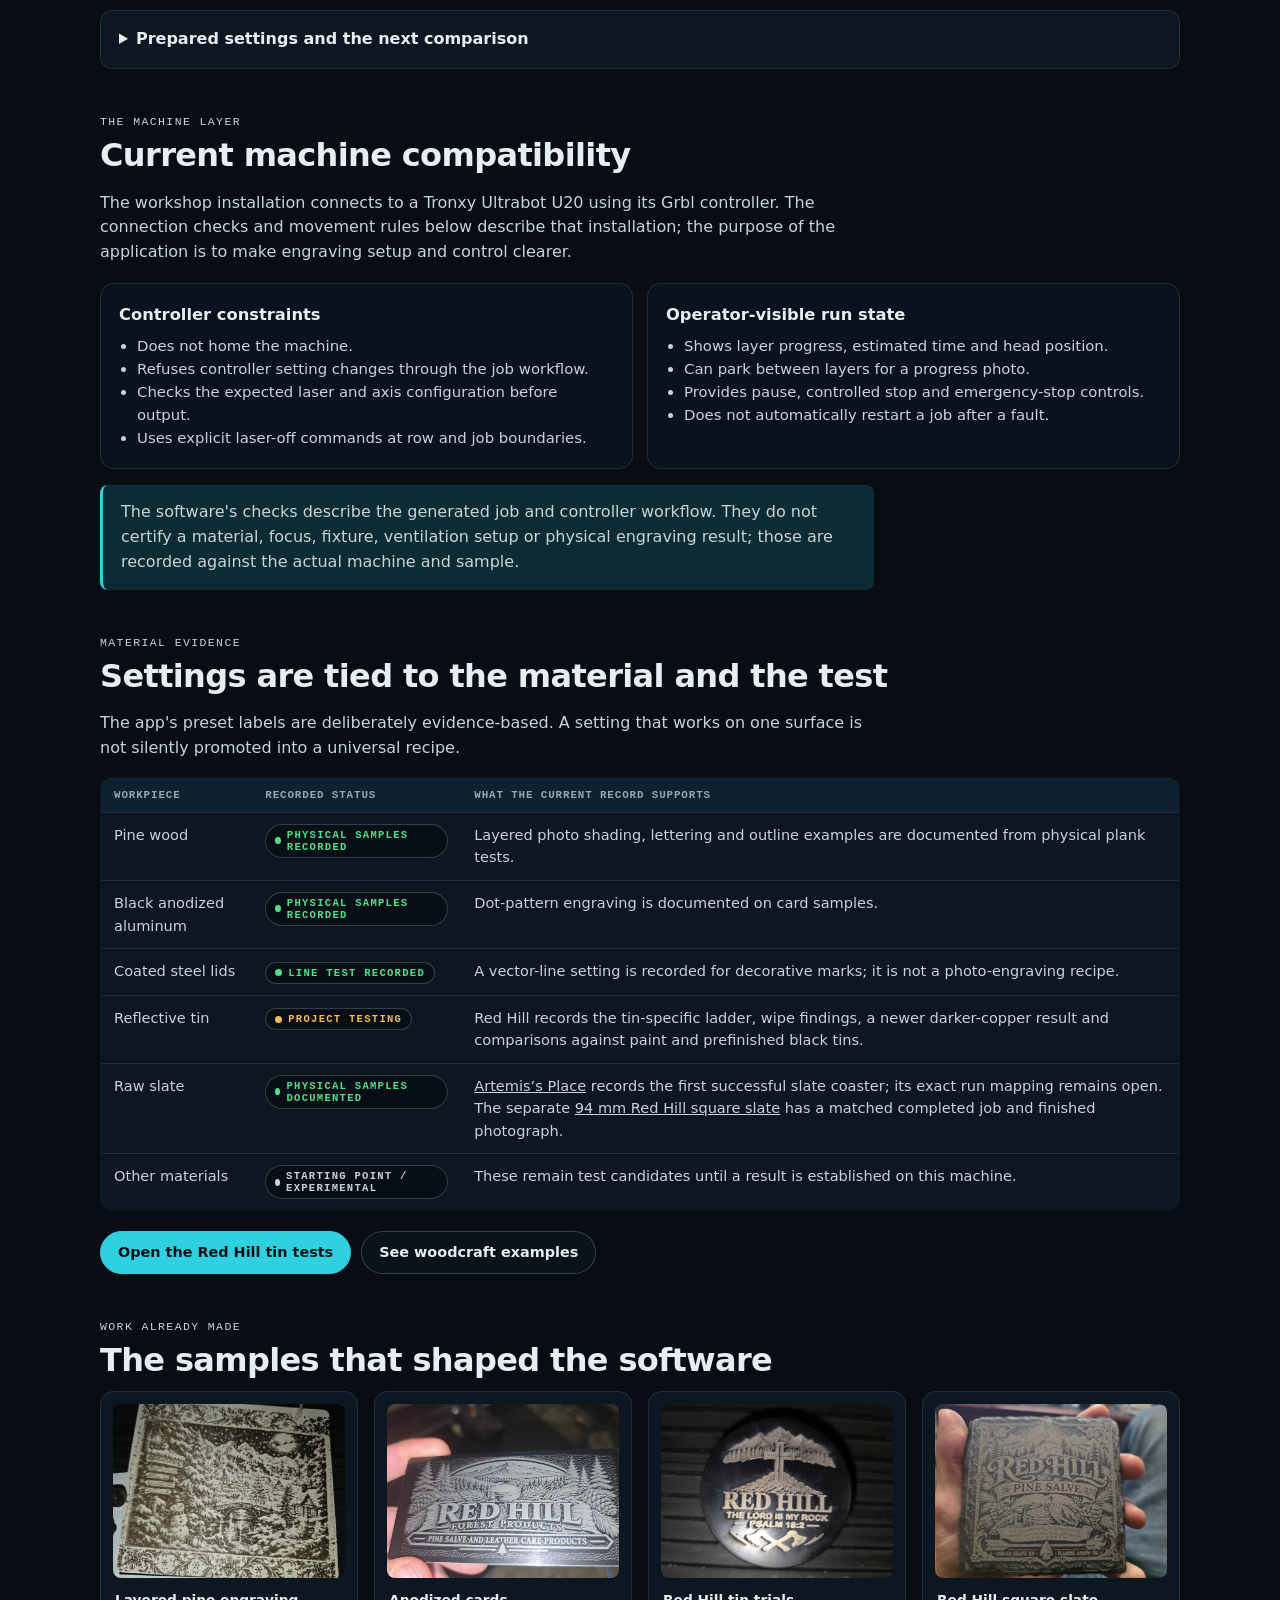
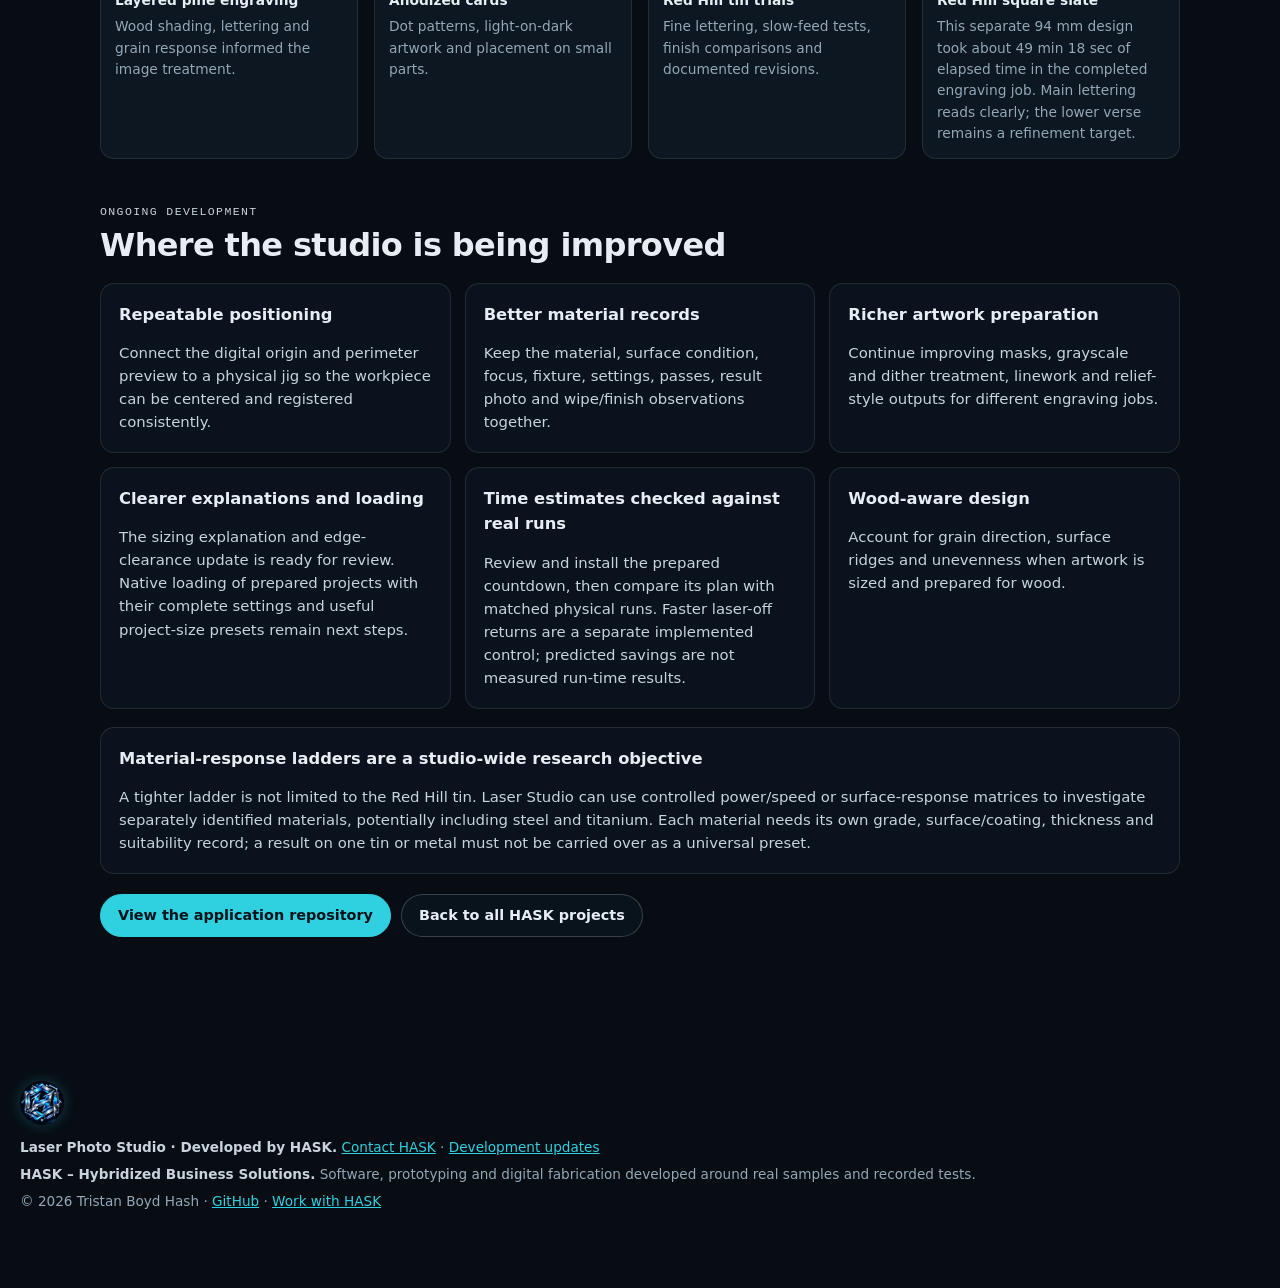
==== commit fa1a6e29: "Label elapsed engraving time beside the matched slate photo" ====
--- a/laser-studio/index.html
+++ b/laser-studio/index.html
@@ -280,7 +280,7 @@
           <tr><td>Black anodized aluminum</td><td><span class="badge live">Physical samples recorded</span></td><td>Dot-pattern engraving is documented on card samples.</td></tr>
           <tr><td>Coated steel lids</td><td><span class="badge live">Line test recorded</span></td><td>A vector-line setting is recorded for decorative marks; it is not a photo-engraving recipe.</td></tr>
           <tr><td>Reflective tin</td><td><span class="badge dev">Project testing</span></td><td>Red Hill records the tin-specific ladder, wipe findings, a newer darker-copper result and comparisons against paint and prefinished black tins.</td></tr>
-          <tr><td>Raw slate</td><td><span class="badge live">Physical samples documented</span></td><td><a href="#slate-coasters">Artemis’s Place</a> records the first successful slate coaster; its exact run mapping remains open. A separate <a href="/red-hill/#red-hill-slate">94 mm Red Hill square slate</a> has a matched completed job and finished photograph, with about 49 minutes 18 seconds runner elapsed.</td></tr>
+          <tr><td>Raw slate</td><td><span class="badge live">Physical samples documented</span></td><td><a href="#slate-coasters">Artemis’s Place</a> records the first successful slate coaster; its exact run mapping remains open. The separate <a href="/red-hill/#red-hill-slate">94 mm Red Hill square slate</a> has a matched completed job and finished photograph.</td></tr>
           <tr><td>Other materials</td><td><span class="badge">Starting point / experimental</span></td><td>These remain test candidates until a result is established on this machine.</td></tr>
         </tbody>
       </table>
@@ -297,7 +297,7 @@
         <figure><a href="/woodworking/"><img src="/assets/workshop/north-pole-plank.webp" width="800" height="600" loading="lazy" alt="North Pole artwork engraved on a pine plank" /></a><figcaption><strong>Layered pine engraving</strong>Wood shading, lettering and grain response informed the image treatment.</figcaption></figure>
         <figure><a href="/red-hill/#cards"><img src="/assets/workshop/red-hill-business-card.webp" width="800" height="600" loading="lazy" alt="Red Hill artwork engraved on a black anodized business card" /></a><figcaption><strong>Anodized cards</strong>Dot patterns, light-on-dark artwork and placement on small parts.</figcaption></figure>
         <figure><a href="/red-hill/#latest-lid"><img src="/assets/workshop/red-hill-rock-lid-20261116-t.webp" width="640" height="572" loading="lazy" alt="Latest Red Hill Rock-design tin sample" /></a><figcaption><strong>Red Hill tin trials</strong>Fine lettering, slow-feed tests, finish comparisons and documented revisions.</figcaption></figure>
-        <figure><a href="/red-hill/#red-hill-slate"><img src="/assets/workshop/red-hill-slate-finished-20261117-t.webp" width="700" height="525" loading="lazy" alt="Finished Red Hill square slate with chapel, pine branches and engraved title" /></a><figcaption><strong>Red Hill square slate</strong>A separate 94 mm design with a recorded 49 min 17.8 sec run. Main lettering reads clearly; the lower verse remains a refinement target.</figcaption></figure>
+        <figure><a href="/red-hill/#red-hill-slate"><img src="/assets/workshop/red-hill-slate-finished-20261117-t.webp" width="700" height="525" loading="lazy" alt="Finished Red Hill square slate with chapel, pine branches and engraved title" /></a><figcaption><strong>Red Hill square slate</strong>This separate 94 mm design took about 49 min 18 sec of elapsed time in the completed engraving job. Main lettering reads clearly; the lower verse remains a refinement target.</figcaption></figure>
       </div>
     </section>
 
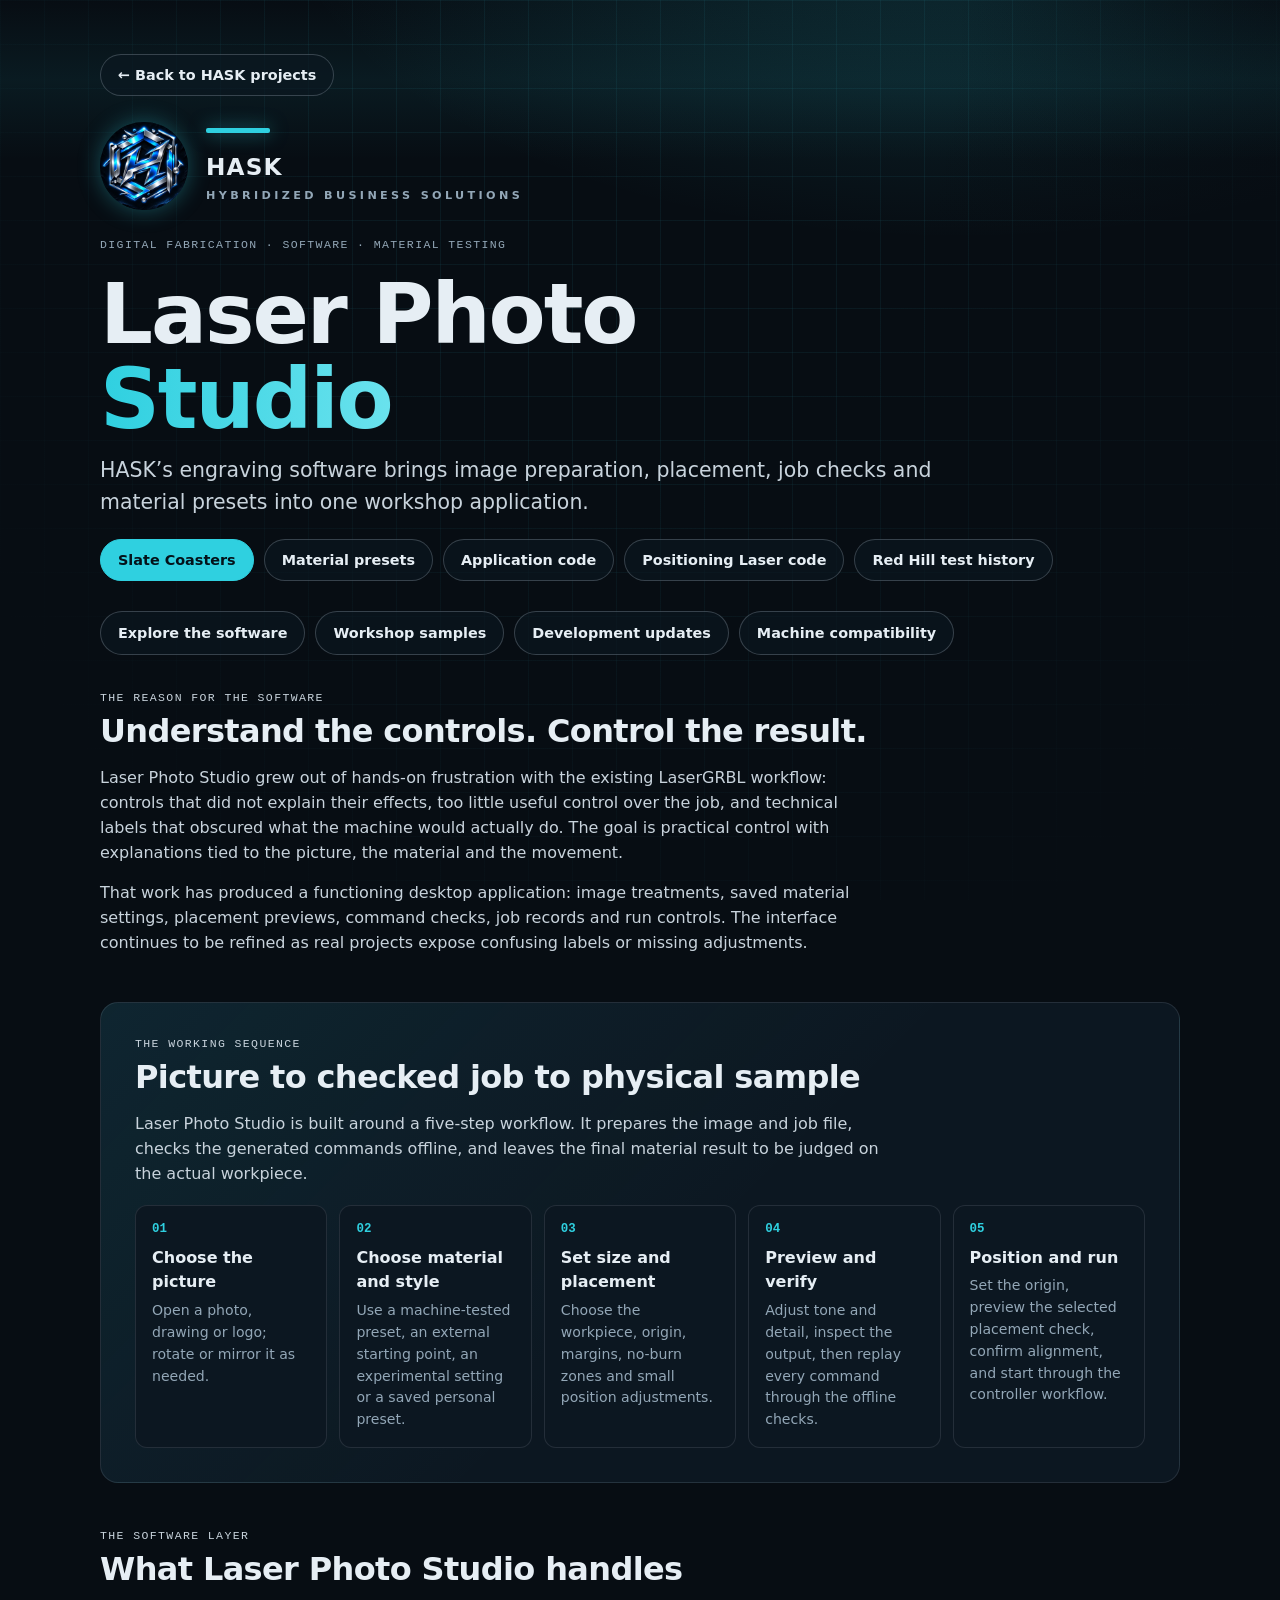
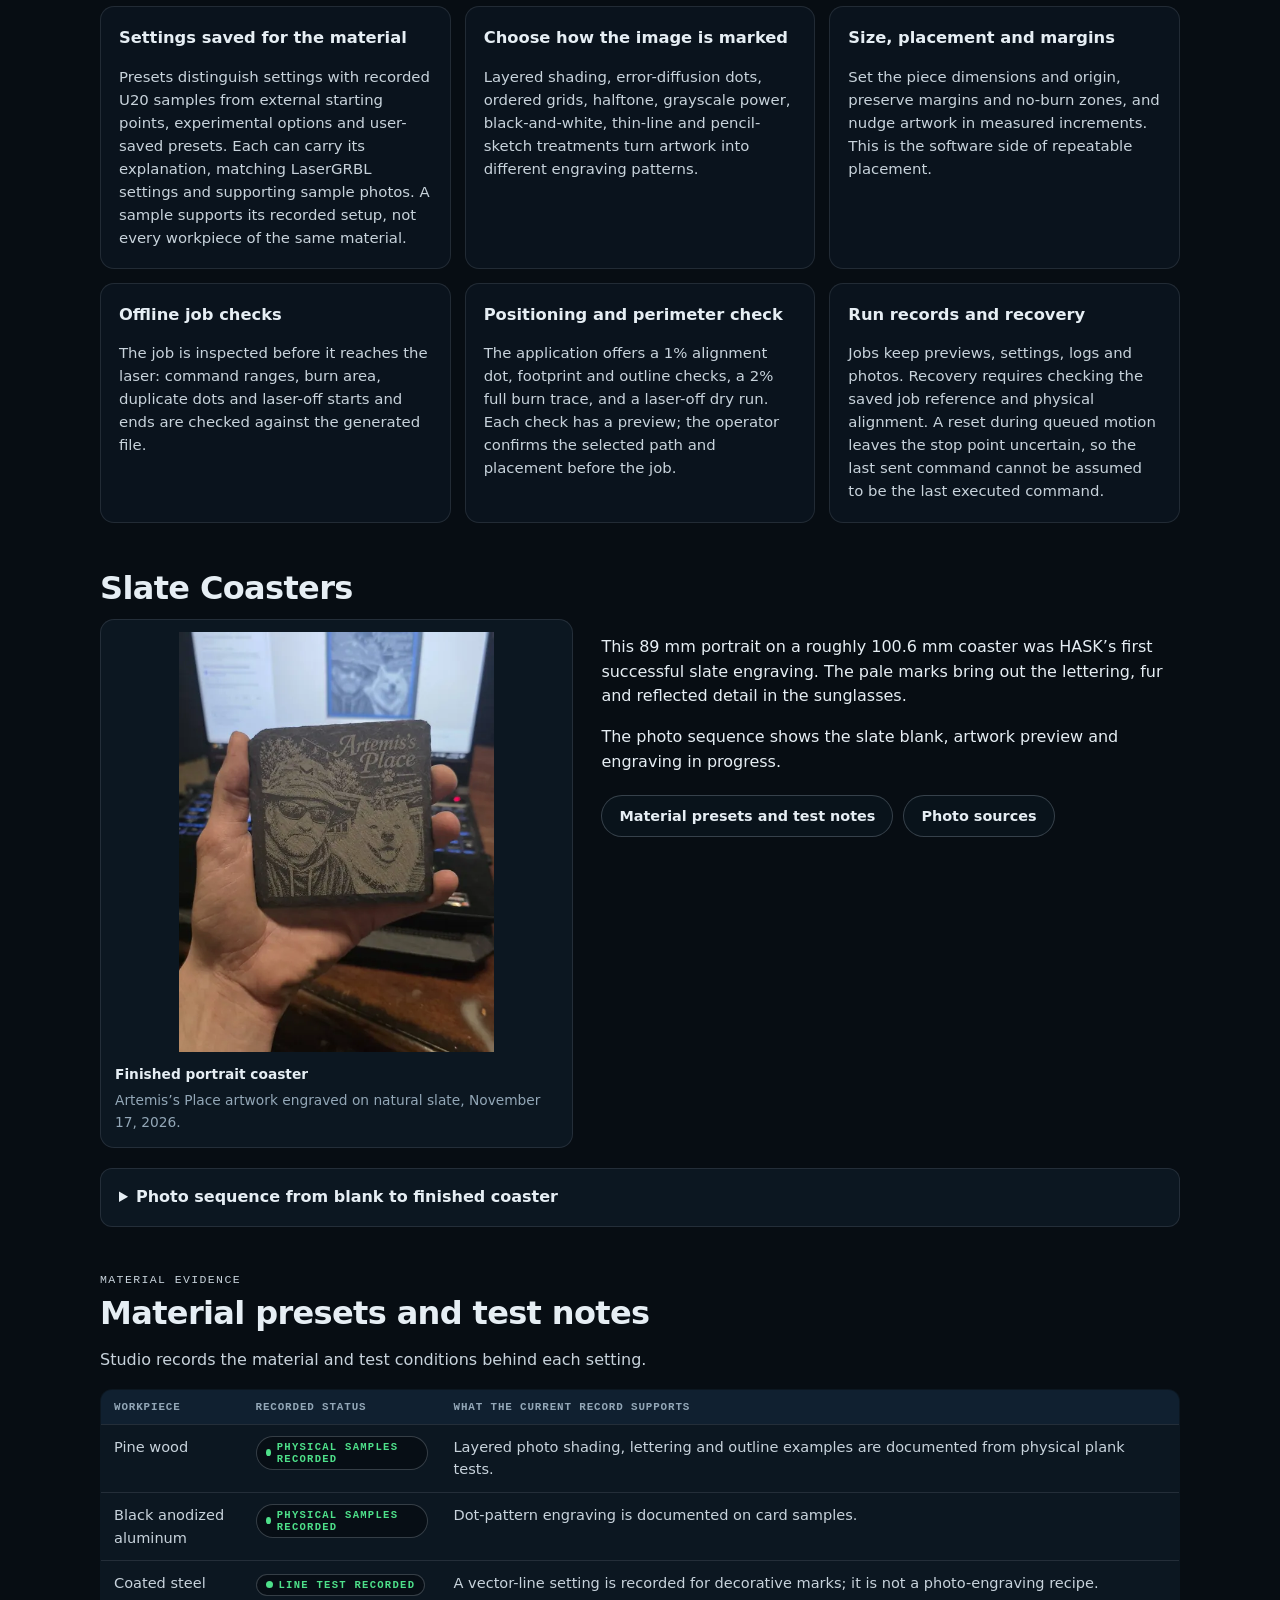
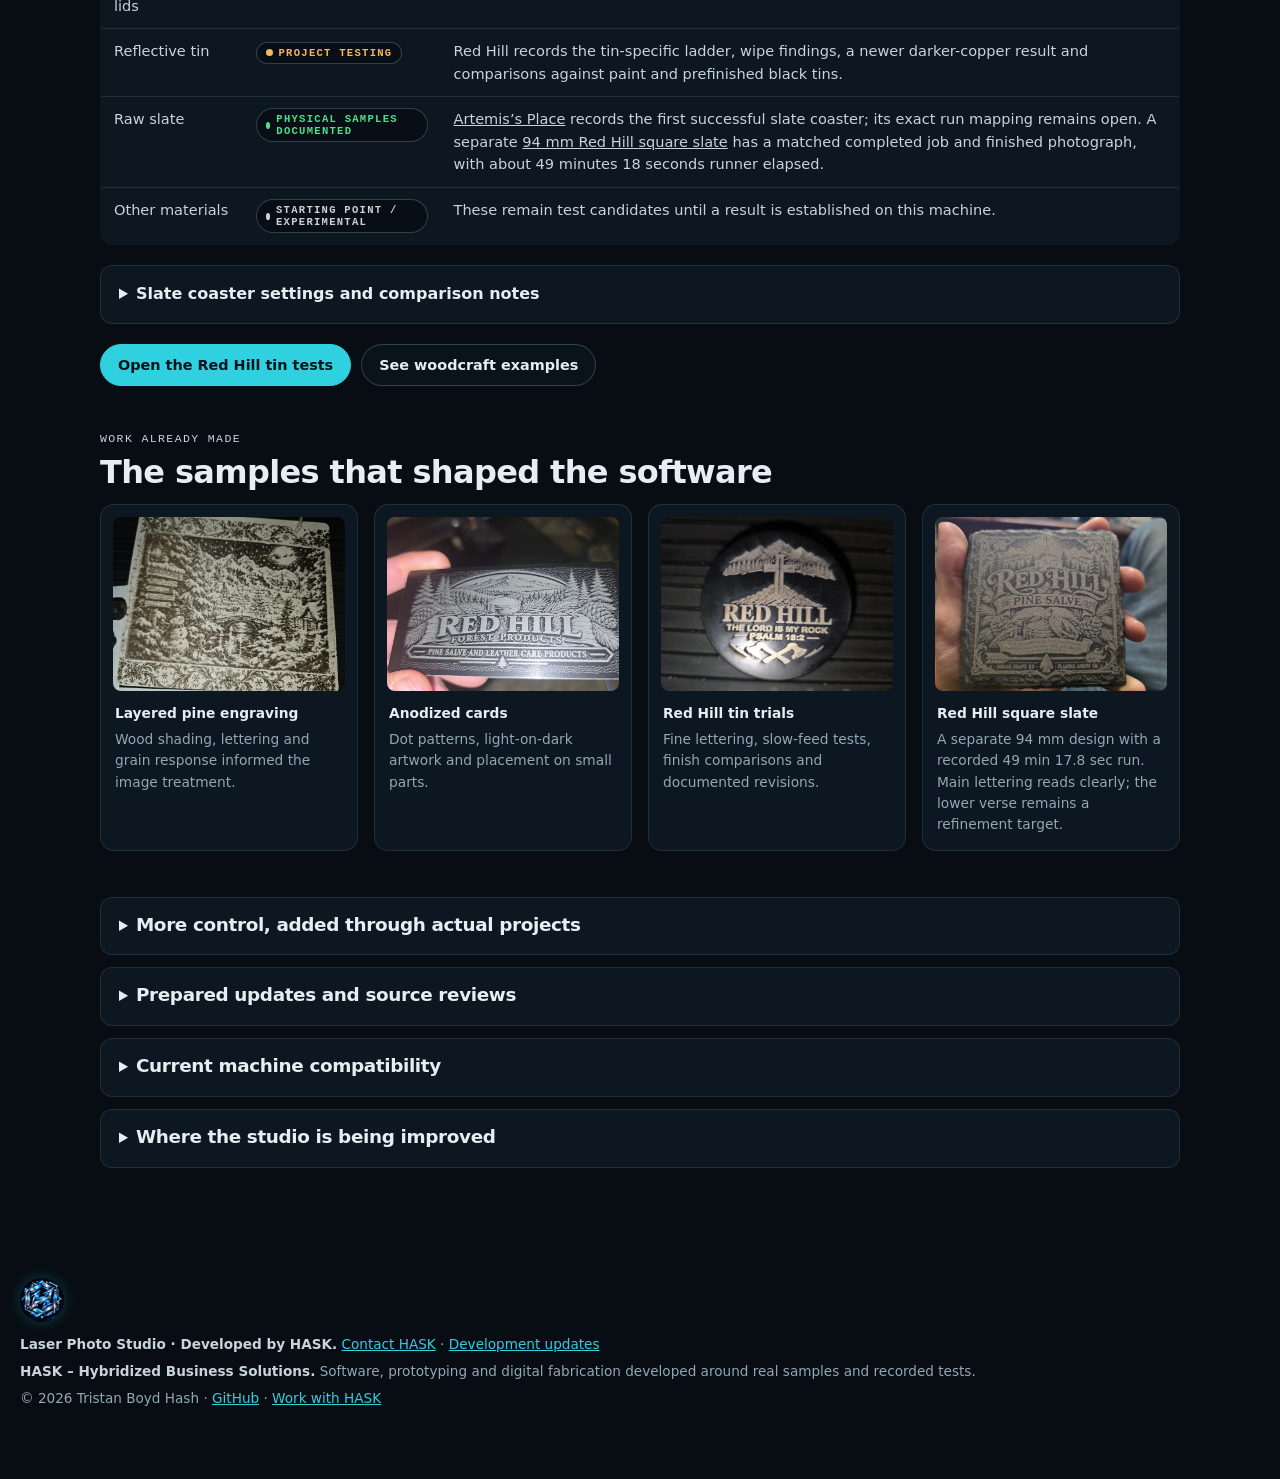
==== commit 4f764645: "Organize Slate Coasters and refresh public Red Hill records" ====
--- a/laser-studio/index.html
+++ b/laser-studio/index.html
@@ -57,11 +57,9 @@
     .studio-nav .btn { min-height:44px; }
     .studio-slate { display:grid; grid-template-columns:minmax(0,.9fr) minmax(0,1.1fr); gap:28px; align-items:start; }
     .studio-preview { margin:0; padding:12px; border:1px solid var(--line); border-radius:14px; background:var(--panel); }
-    .studio-preview img { display:block; width:100%; height:auto; border-radius:8px; }
+    .studio-preview img { display:block; width:100%; height:auto; max-height:420px; object-fit:contain; border-radius:8px; }
     .studio-preview figcaption,.studio-gallery figcaption { padding:12px 2px 2px; color:var(--muted); font-size:.86rem; }
     .studio-preview figcaption strong,.studio-gallery figcaption strong { display:block; margin-bottom:5px; color:var(--text); }
-    .studio-facts { padding-left:20px; color:var(--silver); }
-    .studio-facts li { margin-bottom:14px; }
     .studio-details { margin-top:20px; padding:0 18px; border:1px solid var(--line); border-radius:12px; background:var(--panel); }
     .studio-details summary { padding:16px 0; cursor:pointer; font-weight:600; }
     .studio-details p { color:var(--silver); font-size:.93rem; }
@@ -71,14 +69,17 @@
     h2[id] { scroll-margin-top:24px; }
     @media(max-width:760px) { .studio-slate { grid-template-columns:1fr; } .studio-preview { max-width:440px; width:100%; justify-self:center; } .studio-gallery { grid-template-columns:1fr; } }
     @media(max-width:620px) { section[aria-labelledby="latest-development"] .page-grid { grid-template-columns:1fr; } }
-    .slate-process-title { margin:32px 0 10px; scroll-margin-top:24px; }
-    .slate-sequence { display:grid; grid-template-columns:repeat(4,minmax(0,1fr)); gap:14px; margin-top:20px; }
+    .studio-fold.page-section { padding:0; margin:12px 0; border:0; }
+    .studio-fold .studio-details { margin-top:0; }
+    .studio-fold summary h2 { display:inline; margin:0; font-size:1.15rem; }
+    .studio-fold-content { padding-bottom:18px; }
+    #slate-process, .studio-fold-content[id] { scroll-margin-top:80px; }
+    .slate-sequence { display:grid; grid-template-columns:repeat(3,minmax(0,1fr)); gap:14px; padding-bottom:18px; }
     .slate-step { margin:0; overflow:hidden; border:1px solid var(--line); border-radius:14px; background:var(--panel); }
     .slate-step a { display:block; background:#070d13; }
     .slate-step img { display:block; width:100%; height:auto; aspect-ratio:4/3; object-fit:contain; }
     .slate-step figcaption { padding:14px; color:var(--muted); font-size:.86rem; }
     .slate-step figcaption strong { display:block; color:var(--text); margin-bottom:6px; }
-    .slate-extra { display:grid; grid-template-columns:repeat(2,minmax(0,1fr)); gap:16px; padding-bottom:18px; }
     a[data-studio-photo] { cursor:zoom-in; }
     .studio-lightbox { width:min(1100px,calc(100% - 24px)); max-width:none; max-height:calc(100dvh - 24px); padding:16px; border:1px solid var(--line); border-radius:16px; background:var(--panel); color:var(--text); }
     .studio-lightbox::backdrop { background:rgba(0,0,0,.88); }
@@ -91,7 +92,7 @@
     .studio-lightbox .btn { min-width:44px; min-height:44px; cursor:pointer; white-space:nowrap; }
     .studio-lightbox [data-photo-count] { font: .8rem var(--mono); }
     @media(max-width:900px) { .slate-sequence { grid-template-columns:repeat(2,minmax(0,1fr)); } }
-    @media(max-width:620px) { .slate-sequence,.slate-extra { grid-template-columns:1fr; } .studio-lightbox { padding:12px; } .studio-lightbox img { height:52dvh; } }
+    @media(max-width:620px) { .slate-sequence { grid-template-columns:1fr; } .studio-lightbox { padding:12px; } .studio-lightbox img { height:52dvh; } }
   </style>
 </head>
 <body>
@@ -105,10 +106,10 @@
     </div>
     <p class="eyebrow" style="margin-top:28px">Digital fabrication · Software · Material testing</p>
     <h1>Laser Photo <span>Studio</span></h1>
-    <p class="lede">Custom engraving software by HASK, created to work around unclear controls, limited adjustment and misleading terminology in the existing laser-software workflow. It brings image preparation, placement, job checks and recorded experiments into one application.</p>
+    <p class="lede">HASK’s engraving software brings image preparation, placement, job checks and material presets into one workshop application.</p>
     <div class="page-links">
-      <a class="btn primary" href="#slate-coasters">Artemis’s Place coaster project</a>
-      <a class="btn" href="#source-updates">Development updates</a>
+      <a class="btn primary" href="#slate-coasters">Slate Coasters</a>
+      <a class="btn" href="#evidence">Material presets</a>
       <a class="btn" href="https://github.com/Tboy450/laser-photo-studio">Application code</a>
       <a class="btn" href="https://github.com/Tboy450/positioning-laser">Positioning Laser code</a>
       <a class="btn" href="/red-hill/">Red Hill test history</a>
@@ -117,7 +118,10 @@
 
   <main id="content" class="wrap page-main">
     <nav class="page-links studio-nav" aria-label="Laser Studio sections">
-      <a class="btn" href="#why-built">Why it was built</a><a class="btn" href="#software">Working features</a><a class="btn" href="#latest-development">Recent progress</a><a class="btn" href="#slate-coasters">Coaster project</a><a class="btn" href="#physical-samples">Physical samples</a>
+      <a class="btn" href="#software">Explore the software</a>
+      <a class="btn" href="#physical-samples">Workshop samples</a>
+      <a class="btn" href="#latest-development">Development updates</a>
+      <a class="btn" href="#machine">Machine compatibility</a>
     </nav>
     <section class="page-section" aria-labelledby="why-built">
       <p class="eyebrow">The reason for the software</p>
@@ -169,110 +173,40 @@
       </div>
     </section>
 
-    <section class="page-section" aria-labelledby="latest-development">
-      <p class="eyebrow">Development record · November 17, 2026</p>
-      <h2 id="latest-development">More control, added through actual projects</h2>
-      <p>These additions are implemented in the workshop application. They build on the original five-step workflow rather than remaining ideas for a future app.</p>
-      <div class="page-grid">
-        <article class="page-card"><h3>Scan direction and return speed</h3><p>Choose alternating rows or left-to-right marking. A separate laser-off return-speed control changes the movement between rows without changing engraving speed or power, and saves with the preset and job.</p></article>
-        <article class="page-card"><h3>Saved setup and inspection moves</h3><p>Keep the artwork and job setup available, park to inspect the piece and return to job zero. Physical alignment still needs checking after an interruption.</p></article>
-        <article class="page-card"><h3>Saved USB-port choices</h3><p>Keep known ports available and refresh device detection without silently switching the selection. This addresses using different USB sockets; it does not release another running sender.</p></article>
-        <article class="page-card"><h3>Richer test and sample records</h3><p>Record material, surface preparation, row spacing, passes and result status alongside settings and photos. Separate commanded speed from a measured or inferred result.</p></article>
+    <section class="page-section" aria-labelledby="slate-coasters">
+      <h2 id="slate-coasters">Slate Coasters</h2>
+      <div class="studio-slate">
+        <figure class="studio-preview">
+          <a href="/assets/workshop/artemis-slate-finished-in-hand-20261117.webp" data-studio-photo><img src="/assets/workshop/artemis-slate-finished-in-hand-20261117-t.webp" width="525" height="700" loading="lazy" alt="A finished slate coaster with an engraved owner-and-dog portrait" /></a>
+          <figcaption><strong>Finished portrait coaster</strong>Artemis’s Place artwork engraved on natural slate, November 17, 2026.</figcaption>
+        </figure>
+        <div>
+          <p>This 89 mm portrait on a roughly 100.6 mm coaster was HASK’s first successful slate engraving. The pale marks bring out the lettering, fur and reflected detail in the sunglasses.</p>
+          <p>The photo sequence shows the slate blank, artwork preview and engraving in progress.</p>
+          <div class="page-links">
+            <a class="btn" href="#evidence">Material presets and test notes</a>
+            <a class="btn" href="/assets/workshop/ARTEMIS-SLATE-SOURCES.md">Photo sources</a>
+          </div>
+        </div>
       </div>
-      <details class="studio-details"><summary>Verification and current limits</summary><div>
-        <p>The November 9 investigation recorded 77 offline checks. Later port-selection and return-speed updates have their own regression checks; those counts describe different revisions, not one combined test total.</p>
-        <p>The workshop’s live completion-time estimate has been reported to jump by hours. A replacement planned-time countdown and clearer sizing explanations are now prepared for review below; neither update is installed yet. Native loading of prepared samples, project-size presets and release of another idle Studio connection remain unfinished.</p>
-        <p>Recent workshop-build changes are described here separately from the public application-code reference. Offline checks do not establish a physical engraving result.</p>
-      </div></details>
-    </section>
-
-    <section class="page-section" aria-labelledby="source-updates">
-      <p class="eyebrow">Development checkpoint · November 17, 2026</p>
-      <h2 id="source-updates">Prepared updates, awaiting installation</h2>
-      <p>The next changes are written and checked offline. They are available for source review, with installation and physical validation still ahead.</p>
-      <div class="page-grid">
-        <article class="page-card"><h3>Clearer sizing and edge spacing</h3><p>Explain the physical piece and picture size separately. Show the picture box’s left, bottom, right and top clearances, flag artwork entering a masked margin, and identify a readout that is waiting for the preview to rebuild. This improves the sizing display without changing the engraving geometry.</p></article>
-        <article class="page-card"><h3>A stable planned-time countdown</h3><p>Replace the fluctuating progress-based correction with a countdown from the saved motion plan. Separate engraving, laser-off travel, dwell and overhead, with active and paused time shown independently. This is a planning estimate, not a calibrated physical completion forecast; reaching zero does not mean the controller has finished.</p></article>
-        <article class="page-card"><h3>Portrait and slate learning preserved</h3><p>Document why source texture, real reflections and the actual burn map matter. Keep photographed results separate from prepared settings. Regional lens inversion and mixed scan directions remain future work; this update records their requirements rather than adding those features.</p></article>
-      </div>
-      <details class="studio-details"><summary>Source review and verification status</summary><div>
-        <p>The repository update is staged in four open pull requests. The first collects the workshop’s existing control and record improvements; the later updates build on it. These are review links, not a newly installed release.</p>
-        <ul class="studio-facts">
-          <li><a href="https://github.com/Tboy450/laser-photo-studio/pull/2">Workshop controls and repository update</a> — recovery, test tools, saved ports, sample records, return speed and HASK credits.</li>
-          <li><a href="https://github.com/Tboy450/laser-photo-studio/pull/3">Portrait and slate learning record</a> — documentation and future comparison criteria.</li>
-          <li><a href="https://github.com/Tboy450/laser-photo-studio/pull/4">Sizing explanations and four edge clearances</a> — checked with placement and saved-setup interface tests.</li>
-          <li><a href="https://github.com/Tboy450/laser-photo-studio/pull/5">Stable planned-time estimate</a> — checked with offline timing, pause, resume and status-display tests.</li>
-        </ul>
-        <p>Source review does not establish a physical engraving improvement. Prepared sample import, regional processing and repeatability checks remain separate work.</p>
-      </div></details>
-    </section>
-
-    <section class="page-section" aria-labelledby="slate-coasters">
-      <p class="eyebrow">Custom coaster project · First slate engraving successful · November 17, 2026</p>
-      <h2 id="slate-coasters">Artemis’s Place Coaster Project</h2>
-      <div class="studio-slate">
-        <figure class="studio-preview"><a href="/assets/workshop/artemis-slate-finished-in-hand-20261117.webp" data-studio-photo><img src="/assets/workshop/artemis-slate-finished-in-hand-20261117.webp" width="1152" height="1536" loading="lazy" alt="Finished Artemis’s Place slate coaster held in a hand, showing an engraved owner-and-dog portrait" /></a><figcaption><strong>Actual finished sample · November 17, 2026</strong>The engraved coaster held in hand. Open the photograph to inspect the lettering, portrait and slate edges.</figcaption></figure>
-        <div>
-          <p>Artemis’s Place is a custom coaster project built around a portrait of Artemis and the owner. It brings together the artwork, lettering, material choice and physical engraving. The first completed coaster also became HASK’s first successful slate engraving test, adding a new material milestone to Laser Photo Studio’s development.</p>
-          <h3>First milestone: a successful slate coaster</h3>
-          <p>Made with Laser Photo Studio and the Tronxy Ultrabot U20, the finished coaster is documented here from blank to result. The title reads clearly, with the owner’s hat, beard and sunglasses and Artemis’s facial features retained at coaster scale. Pale marks separate the portrait from the dark stone, while the natural edge frames the artwork.</p>
-          <p>The photographs also give the next tests a focus: finer tonal separation in the light fur and a more convincing mirrored sheen in the sunglasses. These are visual observations from this sample, rather than measured resolution or depth.</p>
-          <ul class="studio-facts"><li><strong>Preparation dimensions:</strong> 89 × 89 mm artwork for a blank measured at approximately 100.6 × 100.6 mm.</li><li><strong>Evidence now available:</strong> six actual photographs covering before, process and completion.</li><li><strong>Still to reconcile:</strong> the exact saved job and settings for this run, actual duration, and repeatability across further blanks.</li></ul>
-          <a class="btn" href="#slate-process">Follow the photo sequence ↓</a>
-        </div>
-      </div>
-      <h3 id="slate-process" class="slate-process-title">From blank to finished sample</h3>
-      <p>Open any image for a larger view. The dot map is digital preparation; the other images are photographs of the physical coaster.</p>
-      <div class="slate-sequence">
-        <figure class="slate-step"><a href="/assets/workshop/artemis-slate-blank-20261117.webp" data-studio-photo><img src="/assets/workshop/artemis-slate-blank-20261117-t.webp" width="525" height="700" loading="lazy" alt="Unengraved square slate coaster with a rough natural edge" /></a><figcaption><strong>01 · Raw slate</strong>The unengraved blank, with its natural surface and irregular edges.</figcaption></figure>
-        <figure class="slate-step"><a href="/assets/workshop/slate-portrait-preview-20261117.webp" data-studio-photo><img src="/assets/workshop/slate-portrait-preview-20261117.webp" width="890" height="890" loading="lazy" alt="Digital dot-map preview of the Artemis’s Place artwork on simulated dark slate" /></a><figcaption><strong>02 · Digital preparation</strong>The previously prepared dot map on simulated slate. This image is not a photograph of the finished work.</figcaption></figure>
-        <figure class="slate-step"><a href="/assets/workshop/artemis-slate-progress-01-20261117.webp" data-studio-photo><img src="/assets/workshop/artemis-slate-progress-01-20261117-t.webp" width="700" height="525" loading="lazy" alt="Partly engraved slate portrait beneath the laser head, with an unmarked lower area" /></a><figcaption><strong>03 · Physical engraving</strong>Pale marks build the portrait on the dark stone; the lower portion is still unmarked.</figcaption></figure>
-        <figure class="slate-step"><a href="/assets/workshop/artemis-slate-finished-on-bed-20261117.webp" data-studio-photo><img src="/assets/workshop/artemis-slate-finished-on-bed-20261117-t.webp" width="700" height="525" loading="lazy" alt="Completed Artemis’s Place owner-and-dog engraving on the machine bed" /></a><figcaption><strong>04 · Finished on the bed</strong>The full portrait, dog and title photographed after engraving.</figcaption></figure>
-      </div>
-      <details class="studio-details"><summary>Two more photographs from the engraving process</summary><div class="slate-extra">
-        <figure class="slate-step"><a href="/assets/workshop/artemis-slate-progress-02-20261117.webp" data-studio-photo><img src="/assets/workshop/artemis-slate-progress-02-20261117-t.webp" width="700" height="525" loading="lazy" alt="Partial engraved hat and sunglasses on slate with the laser head in view" /></a><figcaption><strong>Portrait detail in progress</strong>The hat, sunglasses and background appear while part of the coaster is still blank.</figcaption></figure>
-        <figure class="slate-step"><a href="/assets/workshop/artemis-slate-progress-03-20261117.webp" data-studio-photo><img src="/assets/workshop/artemis-slate-progress-03-20261117-t.webp" width="700" height="525" loading="lazy" alt="Artemis’s Place lettering and background partially engraved on a slate coaster" /></a><figcaption><strong>Lettering and background in progress</strong>Another view of the partly marked coaster during the engraving process.</figcaption></figure>
-      </div></details>
-      <details class="studio-details"><summary>Prepared settings and the next comparison</summary><div>
-        <p>The earlier prepared job records Stucki dots, light-mark polarity, left-to-right scanning, 50% power, 3500 mm/min engraving and 0.10 mm rows, with no added sharpening. A later setup adds independent laser-off return speed. Those values describe preparation; they have not yet been independently matched to the run in these photographs.</p>
-        <p>The next record should tie the finished sample to its exact artwork and saved job, focus and placement, settings, actual duration and cleaned surface. Further samples can then test contrast and detail without assuming one result establishes a general slate preset.</p>
-        <p>Preserve fine portrait and fur detail in future comparisons: earlier pine work and this slate sample support testing local adjustments before simplifying the source. The reflected scene in the sunglasses survived; the remaining question is the mirrored-glass appearance. A proposed masked tonal inversion would change only the original lens pixels and compare the result with the untouched image and actual burn map. Earlier generated comparisons do not establish that method.</p>
-        <p>A controlled Stucki/Floyd–Steinberg comparison could examine fur, beard, eyes and lettering at the same physical scale and job settings. Neither method has been established as the winner for this project.</p>
-        <p>Mixed scan directions remain future research: one-direction detail and two-direction broad areas would need one master dot map, a shared canvas and coordinates, and proof that the split leaves no missing or overlapping active dots. Wood-relief and depth-map experiments are a separate future workstream.</p>
-      </div></details>
-    </section>
-
-    <section class="page-section" aria-labelledby="machine">
-      <p class="eyebrow">The machine layer</p>
-      <h2 id="machine">Current machine compatibility</h2>
-      <p>The workshop installation connects to a Tronxy Ultrabot U20 using its Grbl controller. The connection checks and movement rules below describe that installation; the purpose of the application is to make engraving setup and control clearer.</p>
-      <div class="page-grid">
-        <article class="page-card">
-          <h3>Controller constraints</h3>
-          <ul>
-            <li>Does not home the machine.</li>
-            <li>Refuses controller setting changes through the job workflow.</li>
-            <li>Checks the expected laser and axis configuration before output.</li>
-            <li>Uses explicit laser-off commands at row and job boundaries.</li>
-          </ul>
-        </article>
-        <article class="page-card">
-          <h3>Operator-visible run state</h3>
-          <ul>
-            <li>Shows layer progress, estimated time and head position.</li>
-            <li>Can park between layers for a progress photo.</li>
-            <li>Provides pause, controlled stop and emergency-stop controls.</li>
-            <li>Does not automatically restart a job after a fault.</li>
-          </ul>
-        </article>
-      </div>
-      <p class="page-note">The software's checks describe the generated job and controller workflow. They do not certify a material, focus, fixture, ventilation setup or physical engraving result; those are recorded against the actual machine and sample.</p>
+      <details class="studio-details">
+        <summary>Photo sequence from blank to finished coaster</summary>
+        <p id="slate-process">The dot map shows the digital preparation. The photographs document the physical slate and engraving process.</p>
+        <div class="slate-sequence">
+          <figure class="slate-step"><a href="/assets/workshop/artemis-slate-blank-20261117.webp" data-studio-photo><img src="/assets/workshop/artemis-slate-blank-20261117-t.webp" width="525" height="700" loading="lazy" alt="Unengraved square slate coaster with a rough natural edge" /></a><figcaption><strong>Raw slate</strong>The unengraved blank, with its natural surface and irregular edges.</figcaption></figure>
+          <figure class="slate-step"><a href="/assets/workshop/slate-portrait-preview-20261117.webp" data-studio-photo><img src="/assets/workshop/slate-portrait-preview-20261117.webp" width="890" height="890" loading="lazy" alt="Digital dot-map preview of the Artemis’s Place artwork on simulated dark slate" /></a><figcaption><strong>Digital preparation</strong>The previously prepared dot map on simulated slate. This image is not a photograph of the finished work.</figcaption></figure>
+          <figure class="slate-step"><a href="/assets/workshop/artemis-slate-progress-01-20261117.webp" data-studio-photo><img src="/assets/workshop/artemis-slate-progress-01-20261117-t.webp" width="700" height="525" loading="lazy" alt="Partly engraved slate portrait beneath the laser head, with an unmarked lower area" /></a><figcaption><strong>Physical engraving</strong>Pale marks build the portrait on the dark stone; the lower portion is still unmarked.</figcaption></figure>
+          <figure class="slate-step"><a href="/assets/workshop/artemis-slate-finished-on-bed-20261117.webp" data-studio-photo><img src="/assets/workshop/artemis-slate-finished-on-bed-20261117-t.webp" width="700" height="525" loading="lazy" alt="Completed Artemis’s Place owner-and-dog engraving on the machine bed" /></a><figcaption><strong>Finished on the bed</strong>The full portrait, dog and title photographed after engraving.</figcaption></figure>
+          <figure class="slate-step"><a href="/assets/workshop/artemis-slate-progress-02-20261117.webp" data-studio-photo><img src="/assets/workshop/artemis-slate-progress-02-20261117-t.webp" width="700" height="525" loading="lazy" alt="Partial engraved hat and sunglasses on slate with the laser head in view" /></a><figcaption><strong>Portrait detail in progress</strong>The hat, sunglasses and background appear while part of the coaster is still blank.</figcaption></figure>
+          <figure class="slate-step"><a href="/assets/workshop/artemis-slate-progress-03-20261117.webp" data-studio-photo><img src="/assets/workshop/artemis-slate-progress-03-20261117-t.webp" width="700" height="525" loading="lazy" alt="Artemis’s Place lettering and background partially engraved on a slate coaster" /></a><figcaption><strong>Lettering and background in progress</strong>Another view of the partly marked coaster during the engraving process.</figcaption></figure>
+        </div>
+      </details>
     </section>
 
     <section class="page-section" aria-labelledby="evidence">
       <p class="eyebrow">Material evidence</p>
-      <h2 id="evidence">Settings are tied to the material and the test</h2>
-      <p>The app's preset labels are deliberately evidence-based. A setting that works on one surface is not silently promoted into a universal recipe.</p>
+      <h2 id="evidence">Material presets and test notes</h2>
+      <p>Studio records the material and test conditions behind each setting.</p>
       <table class="status-table">
         <thead><tr><th>Workpiece</th><th>Recorded status</th><th>What the current record supports</th></tr></thead>
         <tbody>
@@ -280,10 +214,17 @@
           <tr><td>Black anodized aluminum</td><td><span class="badge live">Physical samples recorded</span></td><td>Dot-pattern engraving is documented on card samples.</td></tr>
           <tr><td>Coated steel lids</td><td><span class="badge live">Line test recorded</span></td><td>A vector-line setting is recorded for decorative marks; it is not a photo-engraving recipe.</td></tr>
           <tr><td>Reflective tin</td><td><span class="badge dev">Project testing</span></td><td>Red Hill records the tin-specific ladder, wipe findings, a newer darker-copper result and comparisons against paint and prefinished black tins.</td></tr>
-          <tr><td>Raw slate</td><td><span class="badge live">Physical samples documented</span></td><td><a href="#slate-coasters">Artemis’s Place</a> records the first successful slate coaster; its exact run mapping remains open. The separate <a href="/red-hill/#red-hill-slate">94 mm Red Hill square slate</a> has a matched completed job and finished photograph.</td></tr>
+          <tr><td>Raw slate</td><td><span class="badge live">Physical samples documented</span></td><td><a href="#slate-coasters">Artemis’s Place</a> records the first successful slate coaster; its exact run mapping remains open. A separate <a href="/red-hill/#red-hill-slate">94 mm Red Hill square slate</a> has a matched completed job and finished photograph, with about 49 minutes 18 seconds runner elapsed.</td></tr>
           <tr><td>Other materials</td><td><span class="badge">Starting point / experimental</span></td><td>These remain test candidates until a result is established on this machine.</td></tr>
         </tbody>
       </table>
+      <details class="studio-details"><summary>Slate coaster settings and comparison notes</summary><div>
+        <p>The earlier prepared job records Stucki dots, light-mark polarity, left-to-right scanning, 50% power, 3500 mm/min engraving and 0.10 mm rows, with no added sharpening. A later setup adds independent laser-off return speed. Those values describe preparation; they have not yet been independently matched to the run in these photographs.</p>
+        <p>The next record should tie the finished sample to its exact artwork and saved job, focus and placement, settings, actual duration and cleaned surface. Further samples can then test contrast and detail without assuming one result establishes a general slate preset.</p>
+        <p>Preserve fine portrait and fur detail in future comparisons: earlier pine work and this slate sample support testing local adjustments before simplifying the source. The reflected scene in the sunglasses survived; the remaining question is the mirrored-glass appearance. A proposed masked tonal inversion would change only the original lens pixels and compare the result with the untouched image and actual burn map. Earlier generated comparisons do not establish that method.</p>
+        <p>A controlled Stucki/Floyd–Steinberg comparison could examine fur, beard, eyes and lettering at the same physical scale and job settings. Neither method has been established as the winner for this project.</p>
+        <p>Mixed scan directions remain future research: one-direction detail and two-direction broad areas would need one master dot map, a shared canvas and coordinates, and proof that the split leaves no missing or overlapping active dots. Wood-relief and depth-map experiments are a separate future workstream.</p>
+      </div></details>
       <div class="page-links">
         <a class="btn primary" href="/red-hill/">Open the Red Hill tin tests</a>
         <a class="btn" href="/woodworking/">See woodcraft examples</a>
@@ -297,29 +238,106 @@
         <figure><a href="/woodworking/"><img src="/assets/workshop/north-pole-plank.webp" width="800" height="600" loading="lazy" alt="North Pole artwork engraved on a pine plank" /></a><figcaption><strong>Layered pine engraving</strong>Wood shading, lettering and grain response informed the image treatment.</figcaption></figure>
         <figure><a href="/red-hill/#cards"><img src="/assets/workshop/red-hill-business-card.webp" width="800" height="600" loading="lazy" alt="Red Hill artwork engraved on a black anodized business card" /></a><figcaption><strong>Anodized cards</strong>Dot patterns, light-on-dark artwork and placement on small parts.</figcaption></figure>
         <figure><a href="/red-hill/#latest-lid"><img src="/assets/workshop/red-hill-rock-lid-20261116-t.webp" width="640" height="572" loading="lazy" alt="Latest Red Hill Rock-design tin sample" /></a><figcaption><strong>Red Hill tin trials</strong>Fine lettering, slow-feed tests, finish comparisons and documented revisions.</figcaption></figure>
-        <figure><a href="/red-hill/#red-hill-slate"><img src="/assets/workshop/red-hill-slate-finished-20261117-t.webp" width="700" height="525" loading="lazy" alt="Finished Red Hill square slate with chapel, pine branches and engraved title" /></a><figcaption><strong>Red Hill square slate</strong>This separate 94 mm design took about 49 min 18 sec of elapsed time in the completed engraving job. Main lettering reads clearly; the lower verse remains a refinement target.</figcaption></figure>
+        <figure><a href="/red-hill/#red-hill-slate"><img src="/assets/workshop/red-hill-slate-finished-20261117-t.webp" width="700" height="525" loading="lazy" alt="Finished Red Hill square slate with chapel, pine branches and engraved title" /></a><figcaption><strong>Red Hill square slate</strong>A separate 94 mm design with a recorded 49 min 17.8 sec run. Main lettering reads clearly; the lower verse remains a refinement target.</figcaption></figure>
       </div>
     </section>
 
-    <section class="page-section" aria-labelledby="next">
-      <p class="eyebrow">Ongoing development</p>
-      <h2 id="next">Where the studio is being improved</h2>
-      <div class="page-grid">
-        <article class="page-card"><h3>Repeatable positioning</h3><p>Connect the digital origin and perimeter preview to a physical jig so the workpiece can be centered and registered consistently.</p></article>
-        <article class="page-card"><h3>Better material records</h3><p>Keep the material, surface condition, focus, fixture, settings, passes, result photo and wipe/finish observations together.</p></article>
-        <article class="page-card"><h3>Richer artwork preparation</h3><p>Continue improving masks, grayscale and dither treatment, linework and relief-style outputs for different engraving jobs.</p></article>
-        <article class="page-card"><h3>Clearer explanations and loading</h3><p>The sizing explanation and edge-clearance update is ready for review. Native loading of prepared projects with their complete settings and useful project-size presets remain next steps.</p></article>
-        <article class="page-card"><h3>Time estimates checked against real runs</h3><p>Review and install the prepared countdown, then compare its plan with matched physical runs. Faster laser-off returns are a separate implemented control; predicted savings are not measured run-time results.</p></article>
-        <article class="page-card"><h3>Wood-aware design</h3><p>Account for grain direction, surface ridges and unevenness when artwork is sized and prepared for wood.</p></article>
-      </div>
-      <article class="page-card" style="margin-top:18px">
-        <h3>Material-response ladders are a studio-wide research objective</h3>
-        <p>A tighter ladder is not limited to the Red Hill tin. Laser Studio can use controlled power/speed or surface-response matrices to investigate separately identified materials, potentially including steel and titanium. Each material needs its own grade, surface/coating, thickness and suitability record; a result on one tin or metal must not be carried over as a universal preset.</p>
-      </article>
-      <div class="page-links">
-        <a class="btn primary" href="https://github.com/Tboy450/laser-photo-studio">View the application repository</a>
-        <a class="btn" href="/">Back to all HASK projects</a>
-      </div>
+    <section class="page-section studio-fold" aria-labelledby="latest-development-title">
+      <details class="studio-details">
+        <summary><h2 id="latest-development-title">More control, added through actual projects</h2></summary>
+        <div class="studio-fold-content" id="latest-development">
+          <p>These additions are implemented in the workshop application. They build on the original five-step workflow rather than remaining ideas for a future app.</p>
+          <div class="page-grid">
+            <article class="page-card"><h3>Scan direction and return speed</h3><p>Choose alternating rows or left-to-right marking. A separate laser-off return-speed control changes the movement between rows without changing engraving speed or power, and saves with the preset and job.</p></article>
+            <article class="page-card"><h3>Saved setup and inspection moves</h3><p>Keep the artwork and job setup available, park to inspect the piece and return to job zero. Physical alignment still needs checking after an interruption.</p></article>
+            <article class="page-card"><h3>Saved USB-port choices</h3><p>Keep known ports available and refresh device detection without silently switching the selection. This addresses using different USB sockets; it does not release another running sender.</p></article>
+            <article class="page-card"><h3>Richer test and sample records</h3><p>Record material, surface preparation, row spacing, passes and result status alongside settings and photos. Separate commanded speed from a measured or inferred result.</p></article>
+          </div>
+          <details class="studio-details"><summary>Verification and current limits</summary><div>
+            <p>The November 9 investigation recorded 77 offline checks. Later port-selection and return-speed updates have their own regression checks; those counts describe different revisions, not one combined test total.</p>
+            <p>The workshop’s live completion-time estimate has been reported to jump by hours. A replacement planned-time countdown and clearer sizing explanations are now prepared for review below; neither update is installed yet. Native loading of prepared samples, project-size presets and release of another idle Studio connection remain unfinished.</p>
+            <p>Recent workshop-build changes are described here separately from the public application-code reference. Offline checks do not establish a physical engraving result.</p>
+          </div></details>
+        </div>
+      </details>
+    </section>
+
+    <section class="page-section studio-fold" aria-labelledby="source-updates-title">
+      <details class="studio-details">
+        <summary><h2 id="source-updates-title">Prepared updates and source reviews</h2></summary>
+        <div class="studio-fold-content" id="source-updates">
+          <p>The next changes are written and checked offline. They are available for source review, with installation and physical validation still ahead.</p>
+          <div class="page-grid">
+            <article class="page-card"><h3>Clearer sizing and edge spacing</h3><p>Explain the physical piece and picture size separately. Show the picture box’s left, bottom, right and top clearances, flag artwork entering a masked margin, and identify a readout that is waiting for the preview to rebuild. This improves the sizing display without changing the engraving geometry.</p></article>
+            <article class="page-card"><h3>A stable planned-time countdown</h3><p>Replace the fluctuating progress-based correction with a countdown from the saved motion plan. Separate engraving, laser-off travel, dwell and overhead, with active and paused time shown independently. This is a planning estimate, not a calibrated physical completion forecast; reaching zero does not mean the controller has finished.</p></article>
+            <article class="page-card"><h3>Portrait and slate learning preserved</h3><p>Document why source texture, real reflections and the actual burn map matter. Keep photographed results separate from prepared settings. Regional lens inversion and mixed scan directions remain future work; this update records their requirements rather than adding those features.</p></article>
+          </div>
+          <details class="studio-details"><summary>Source review and verification status</summary><div>
+            <p>The four reviews below document the workshop controls and the follow-up changes described here. Installation and physical verification are tracked separately.</p>
+            <ul class="studio-facts">
+              <li><a href="https://github.com/Tboy450/laser-photo-studio/pull/2">Workshop controls and repository update</a> — recovery, test tools, saved ports, sample records, return speed and HASK credits.</li>
+              <li><a href="https://github.com/Tboy450/laser-photo-studio/pull/3">Portrait and slate learning record</a> — documentation and future comparison criteria.</li>
+              <li><a href="https://github.com/Tboy450/laser-photo-studio/pull/4">Sizing explanations and four edge clearances</a> — checked with placement and saved-setup interface tests.</li>
+              <li><a href="https://github.com/Tboy450/laser-photo-studio/pull/5">Stable planned-time estimate</a> — checked with offline timing, pause, resume and status-display tests.</li>
+            </ul>
+            <p>Source review does not establish a physical engraving improvement. Prepared sample import, regional processing and repeatability checks remain separate work.</p>
+          </div></details>
+        </div>
+      </details>
+    </section>
+
+    <section class="page-section studio-fold" aria-labelledby="machine-title">
+      <details class="studio-details">
+        <summary><h2 id="machine-title">Current machine compatibility</h2></summary>
+        <div class="studio-fold-content" id="machine">
+          <p>The workshop installation connects to a Tronxy Ultrabot U20 using its Grbl controller. The connection checks and movement rules below describe that installation; the purpose of the application is to make engraving setup and control clearer.</p>
+          <div class="page-grid">
+            <article class="page-card">
+              <h3>Controller constraints</h3>
+              <ul>
+                <li>Does not home the machine.</li>
+                <li>Refuses controller setting changes through the job workflow.</li>
+                <li>Checks the expected laser and axis configuration before output.</li>
+                <li>Uses explicit laser-off commands at row and job boundaries.</li>
+              </ul>
+            </article>
+            <article class="page-card">
+              <h3>Operator-visible run state</h3>
+              <ul>
+                <li>Shows layer progress, estimated time and head position.</li>
+                <li>Can park between layers for a progress photo.</li>
+                <li>Provides pause, controlled stop and emergency-stop controls.</li>
+                <li>Does not automatically restart a job after a fault.</li>
+              </ul>
+            </article>
+          </div>
+          <p class="page-note">The software's checks describe the generated job and controller workflow. They do not certify a material, focus, fixture, ventilation setup or physical engraving result; those are recorded against the actual machine and sample.</p>
+        </div>
+      </details>
+    </section>
+
+    <section class="page-section studio-fold" aria-labelledby="next-title">
+      <details class="studio-details">
+        <summary><h2 id="next-title">Where the studio is being improved</h2></summary>
+        <div class="studio-fold-content" id="next">
+          <div class="page-grid">
+            <article class="page-card"><h3>Repeatable positioning</h3><p>Connect the digital origin and perimeter preview to a physical jig so the workpiece can be centered and registered consistently.</p></article>
+            <article class="page-card"><h3>Better material records</h3><p>Keep the material, surface condition, focus, fixture, settings, passes, result photo and wipe/finish observations together.</p></article>
+            <article class="page-card"><h3>Richer artwork preparation</h3><p>Continue improving masks, grayscale and dither treatment, linework and relief-style outputs for different engraving jobs.</p></article>
+            <article class="page-card"><h3>Clearer explanations and loading</h3><p>The sizing explanation and edge-clearance update is ready for review. Native loading of prepared projects with their complete settings and useful project-size presets remain next steps.</p></article>
+            <article class="page-card"><h3>Time estimates checked against real runs</h3><p>Review and install the prepared countdown, then compare its plan with matched physical runs. Faster laser-off returns are a separate implemented control; predicted savings are not measured run-time results.</p></article>
+            <article class="page-card"><h3>Wood-aware design</h3><p>Account for grain direction, surface ridges and unevenness when artwork is sized and prepared for wood.</p></article>
+          </div>
+          <article class="page-card" style="margin-top:18px">
+            <h3>Material-response ladders are a studio-wide research objective</h3>
+            <p>A tighter ladder is not limited to the Red Hill tin. Laser Studio can use controlled power/speed or surface-response matrices to investigate separately identified materials, potentially including steel and titanium. Each material needs its own grade, surface/coating, thickness and suitability record; a result on one tin or metal must not be carried over as a universal preset.</p>
+          </article>
+          <div class="page-links">
+            <a class="btn primary" href="https://github.com/Tboy450/laser-photo-studio">View the application repository</a>
+            <a class="btn" href="/">Back to all HASK projects</a>
+          </div>
+        </div>
+      </details>
     </section>
   </main>
 
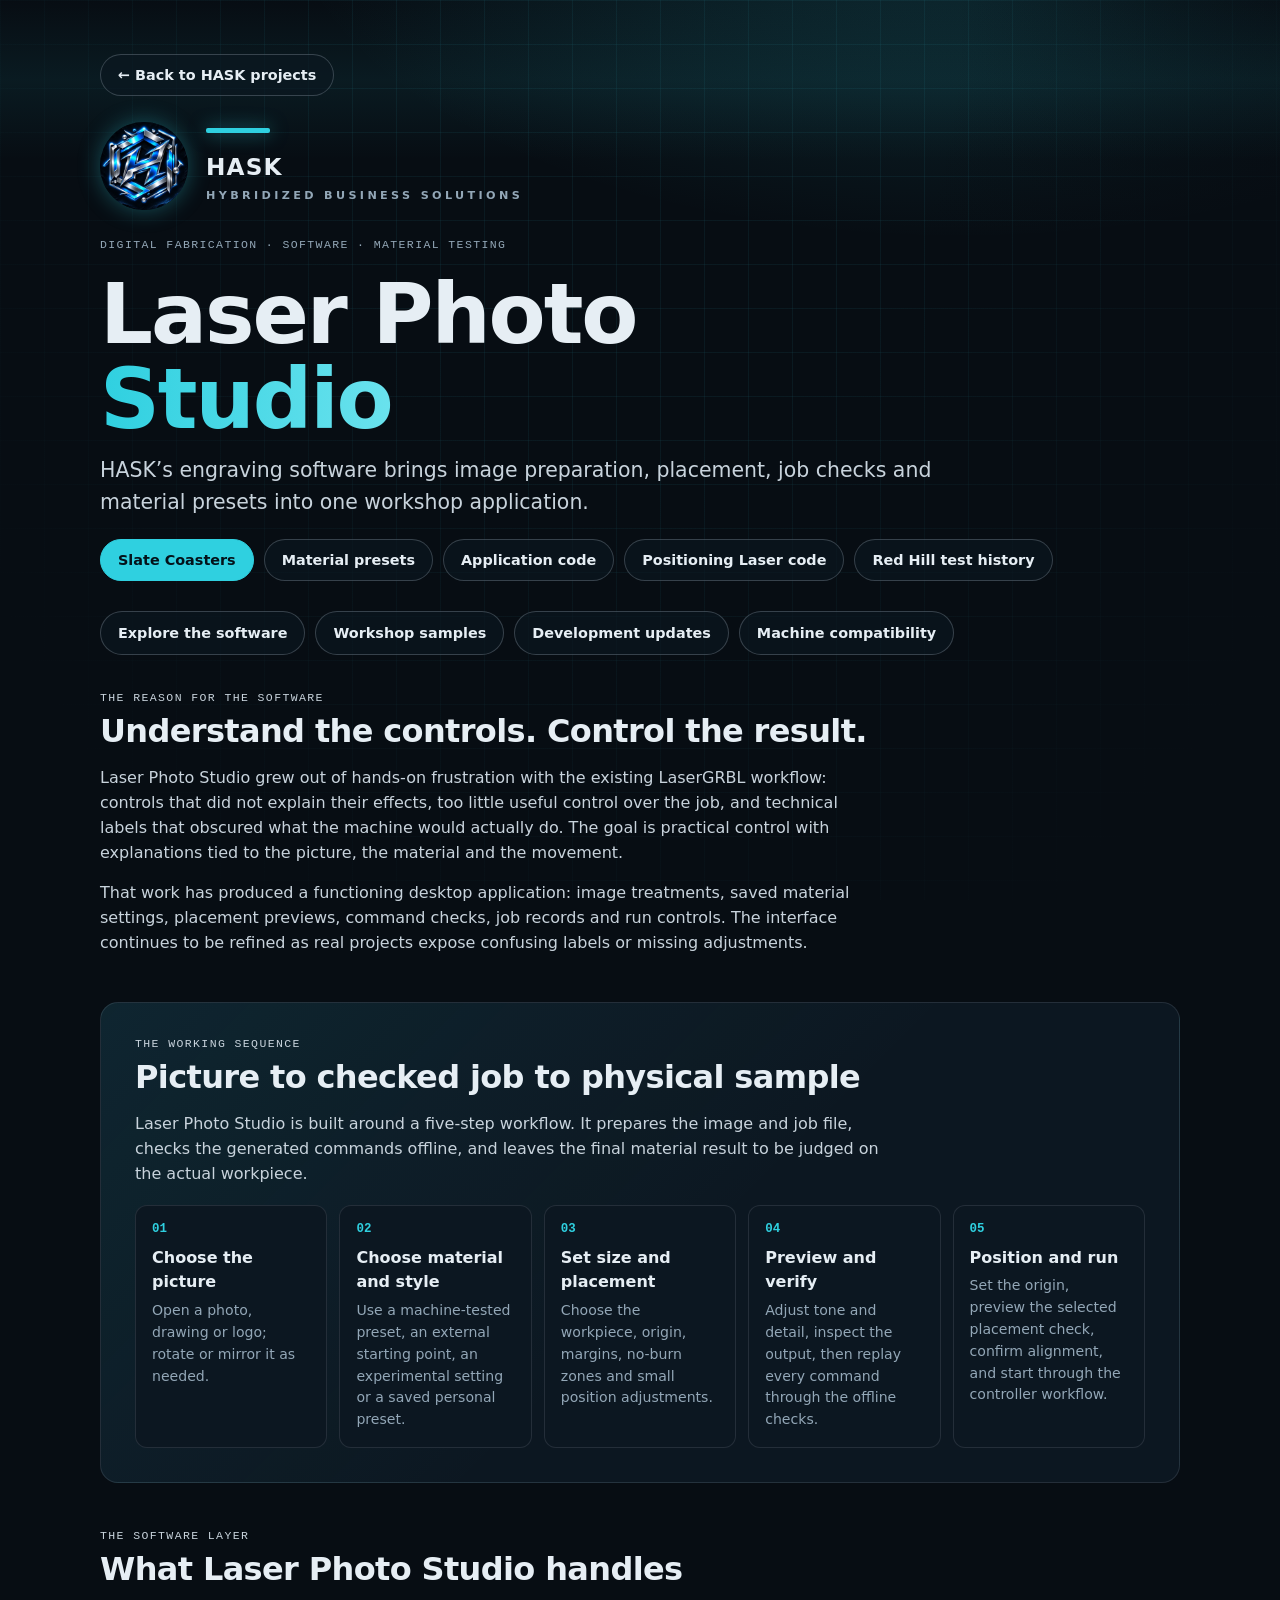
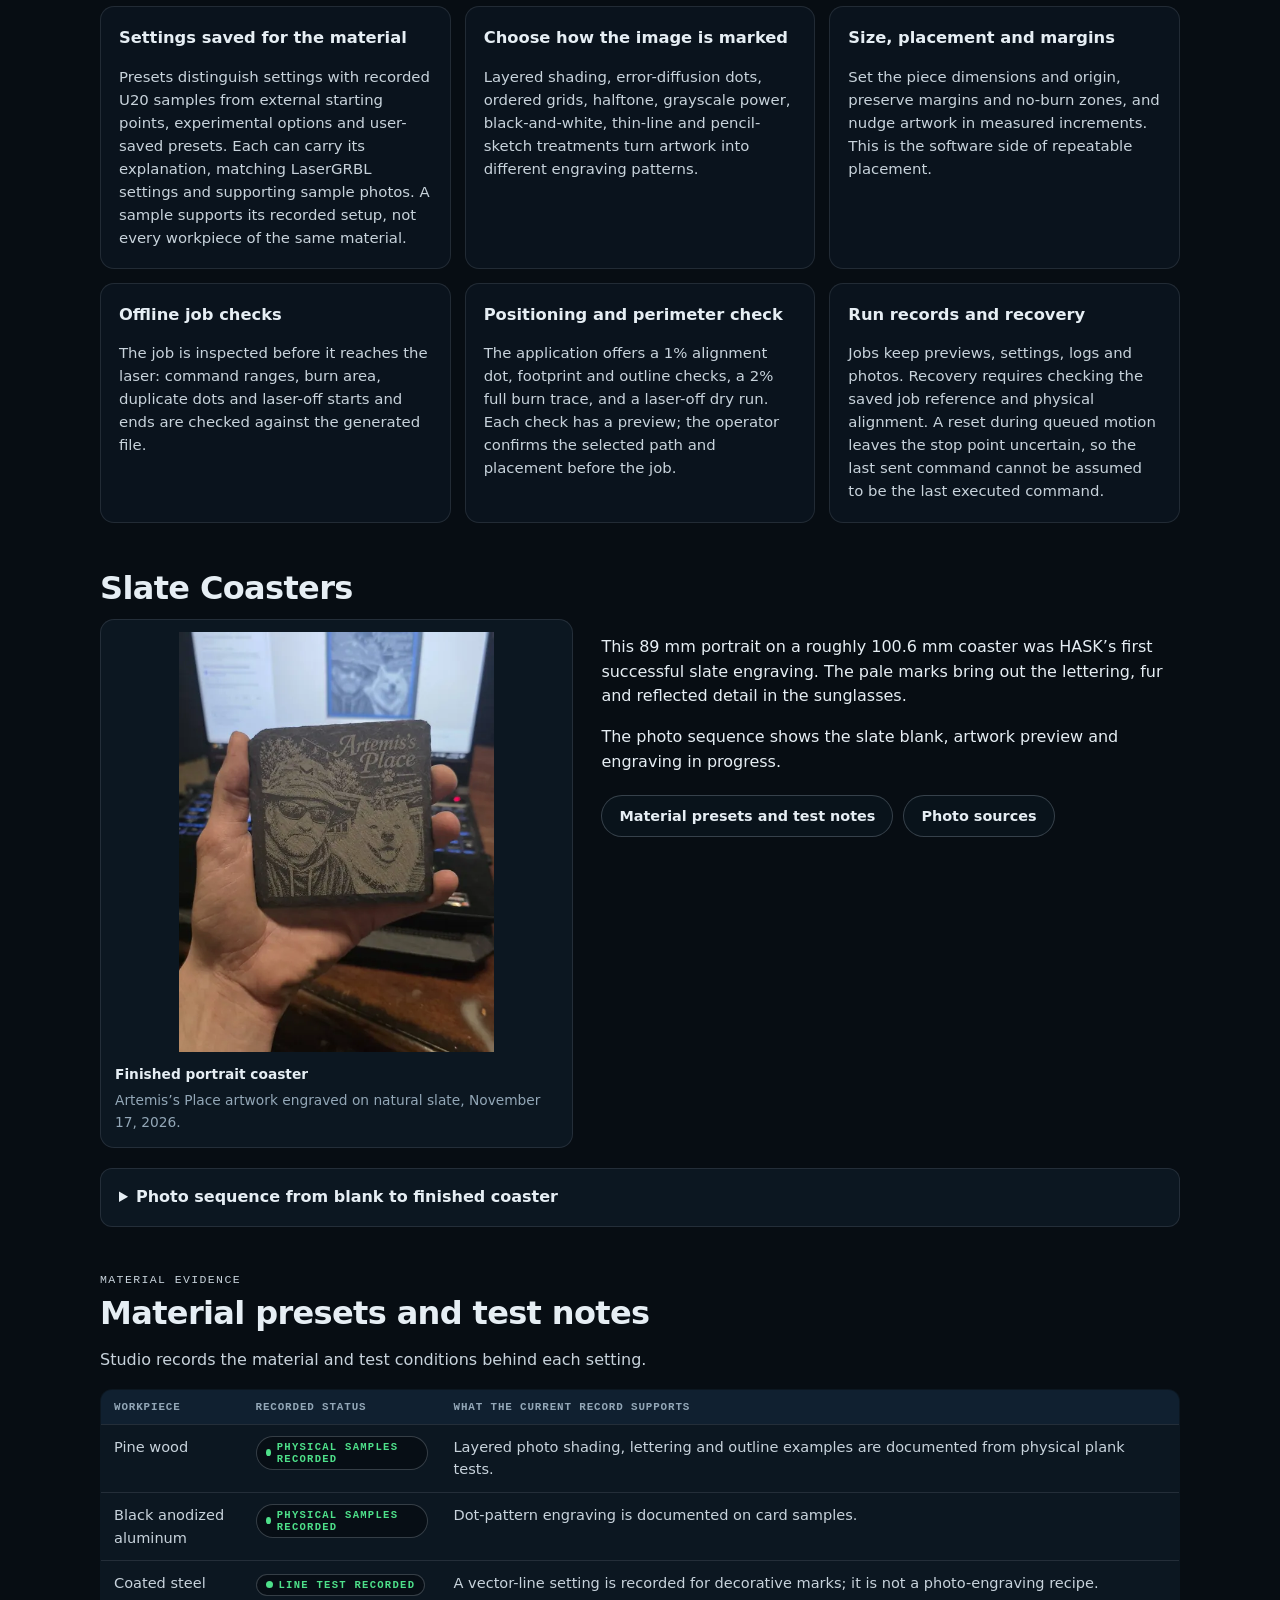
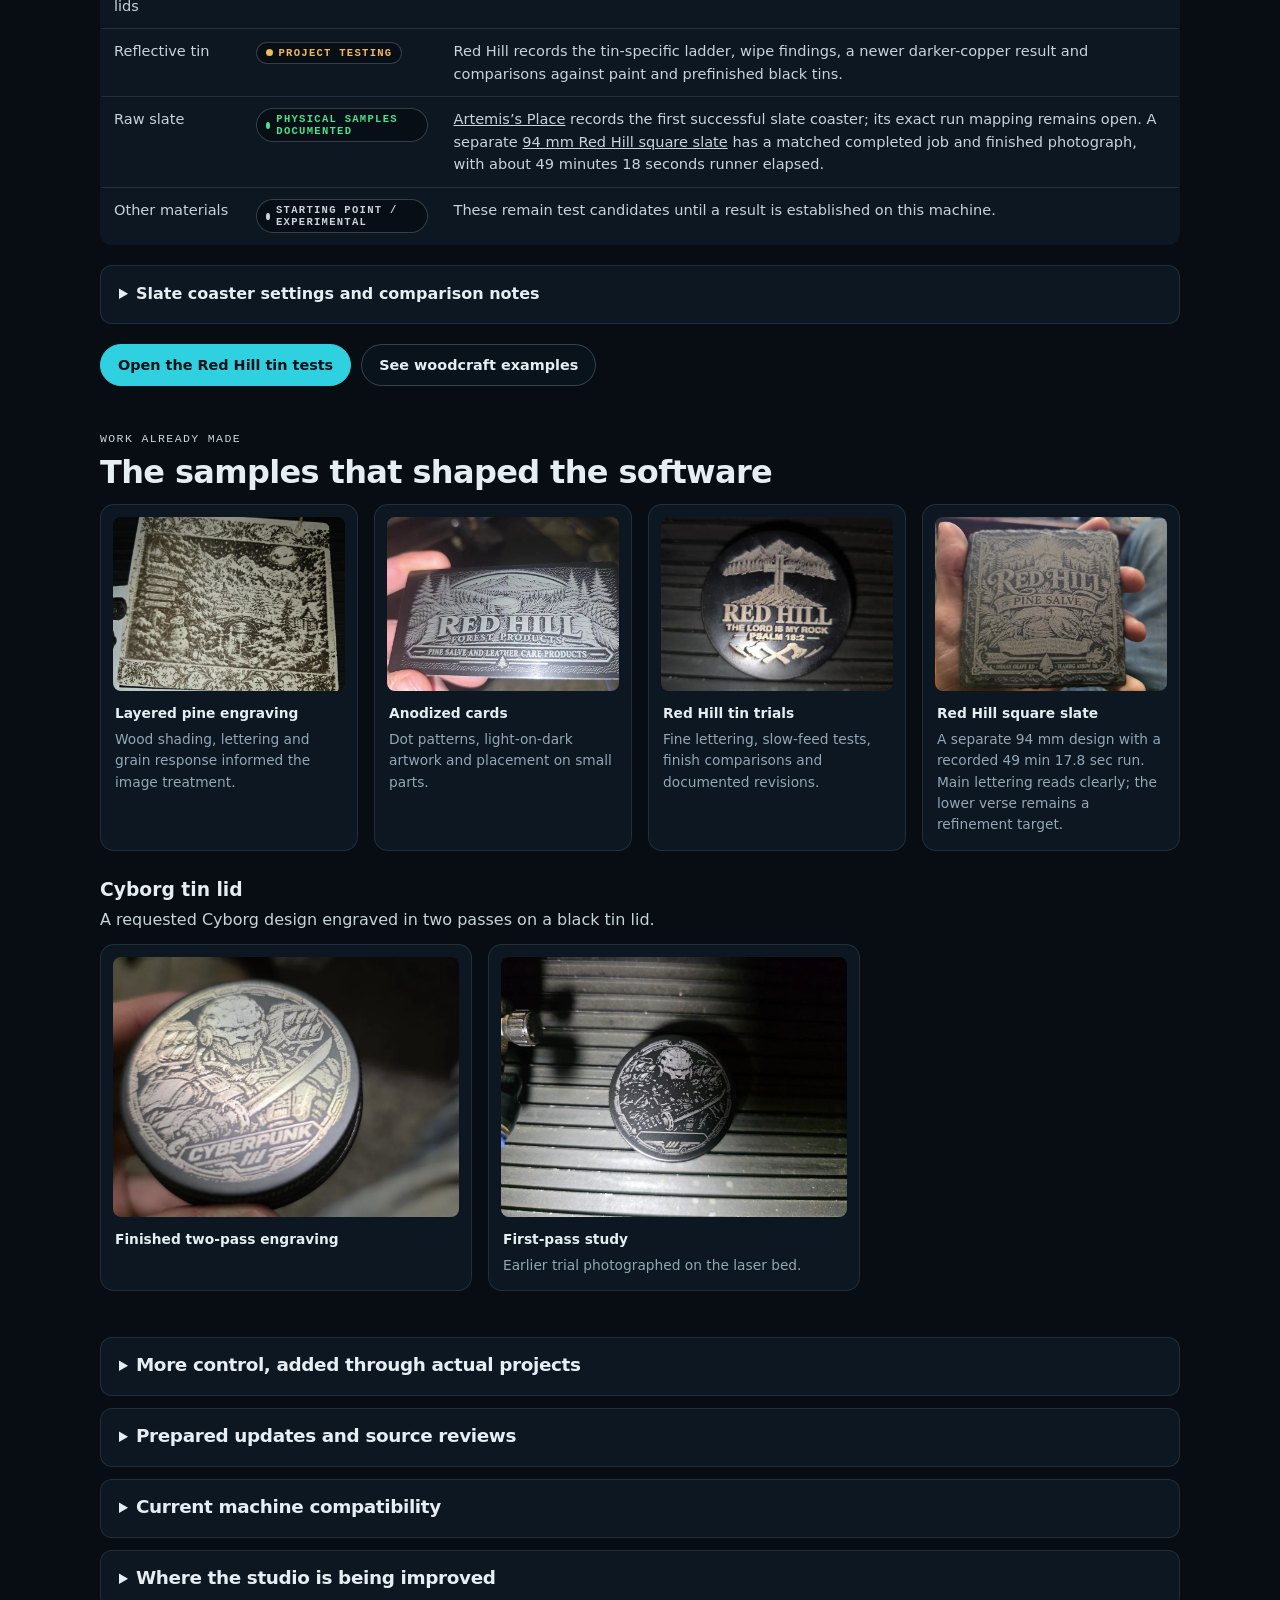
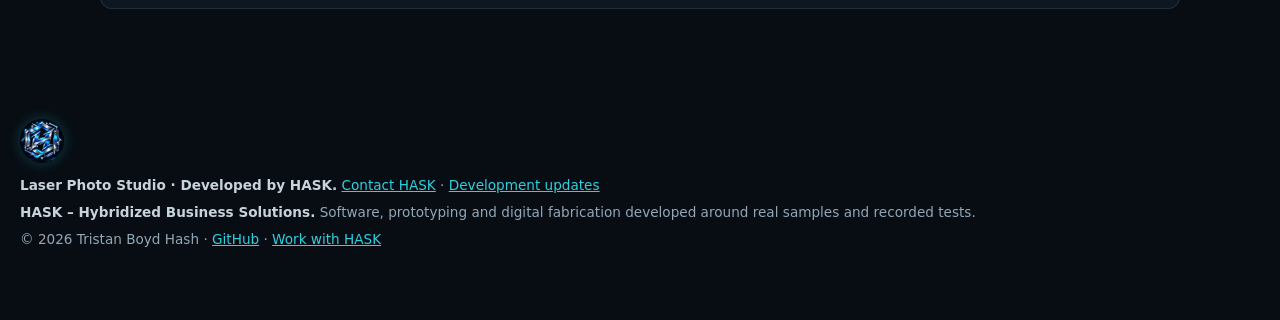
==== commit 7bc73b29: "Show the Cyborg tin lid in Laser Studio" ====
--- a/laser-studio/index.html
+++ b/laser-studio/index.html
@@ -66,6 +66,9 @@
     .studio-gallery { display:grid; grid-template-columns:repeat(auto-fit,minmax(min(100%,230px),1fr)); gap:16px; }
     .studio-gallery figure { margin:0; padding:12px; border:1px solid var(--line); border-radius:14px; background:var(--panel); }
     .studio-gallery img { display:block; width:100%; height:auto; aspect-ratio:4/3; object-fit:cover; border-radius:8px; }
+    .studio-cyborg { max-width:760px; margin-top:24px; scroll-margin-top:24px; }
+    .studio-cyborg h3 { margin:0; }
+    .studio-cyborg p { margin:4px 0 12px; color:var(--silver); }
     h2[id] { scroll-margin-top:24px; }
     @media(max-width:760px) { .studio-slate { grid-template-columns:1fr; } .studio-preview { max-width:440px; width:100%; justify-self:center; } .studio-gallery { grid-template-columns:1fr; } }
     @media(max-width:620px) { section[aria-labelledby="latest-development"] .page-grid { grid-template-columns:1fr; } }
@@ -240,6 +243,20 @@
         <figure><a href="/red-hill/#latest-lid"><img src="/assets/workshop/red-hill-rock-lid-20261116-t.webp" width="640" height="572" loading="lazy" alt="Latest Red Hill Rock-design tin sample" /></a><figcaption><strong>Red Hill tin trials</strong>Fine lettering, slow-feed tests, finish comparisons and documented revisions.</figcaption></figure>
         <figure><a href="/red-hill/#red-hill-slate"><img src="/assets/workshop/red-hill-slate-finished-20261117-t.webp" width="700" height="525" loading="lazy" alt="Finished Red Hill square slate with chapel, pine branches and engraved title" /></a><figcaption><strong>Red Hill square slate</strong>A separate 94 mm design with a recorded 49 min 17.8 sec run. Main lettering reads clearly; the lower verse remains a refinement target.</figcaption></figure>
       </div>
+      <article class="studio-cyborg" id="cyborg-tin-lid" aria-labelledby="cyborg-tin-title">
+        <h3 id="cyborg-tin-title">Cyborg tin lid</h3>
+        <p>A requested Cyborg design engraved in two passes on a black tin lid.</p>
+        <div class="studio-gallery">
+          <figure>
+            <a href="/assets/workshop/cyborg-tin-finished.webp" data-studio-photo><img src="/assets/workshop/cyborg-tin-finished.webp" width="960" height="1280" loading="lazy" alt="Finished black tin lid held in hand, showing a bright cyborg and sword engraving" /></a>
+            <figcaption><strong>Finished two-pass engraving</strong></figcaption>
+          </figure>
+          <figure>
+            <a href="/assets/workshop/cyborg-tin-first-pass.webp" data-studio-photo><img src="/assets/workshop/cyborg-tin-first-pass.webp" width="1280" height="960" loading="lazy" alt="Partly marked cyborg design on a black tin lid resting on the laser bed" /></a>
+            <figcaption><strong>First-pass study</strong>Earlier trial photographed on the laser bed.</figcaption>
+          </figure>
+        </div>
+      </article>
     </section>
 
     <section class="page-section studio-fold" aria-labelledby="latest-development-title">
@@ -348,7 +365,7 @@
     <p>© 2026 Tristan Boyd Hash · <a href="https://github.com/Tboy450">GitHub</a> · <a href="/#contact">Work with HASK</a></p>
   </footer>
   <dialog class="studio-lightbox" aria-labelledby="studio-photo-title">
-    <header><h2 id="studio-photo-title">Slate photo viewer</h2><button type="button" class="btn" data-photo-close autofocus>Close ✕</button></header>
+    <header><h2 id="studio-photo-title">Laser Studio photo viewer</h2><button type="button" class="btn" data-photo-close autofocus>Close ✕</button></header>
     <figure><img data-photo-image alt="" /><figcaption data-photo-caption aria-live="polite"></figcaption></figure>
     <nav aria-label="Photo navigation"><button type="button" class="btn" data-photo-prev aria-label="Previous image">← Previous</button><span data-photo-count></span><button type="button" class="btn" data-photo-next aria-label="Next image">Next →</button></nav>
   </dialog>
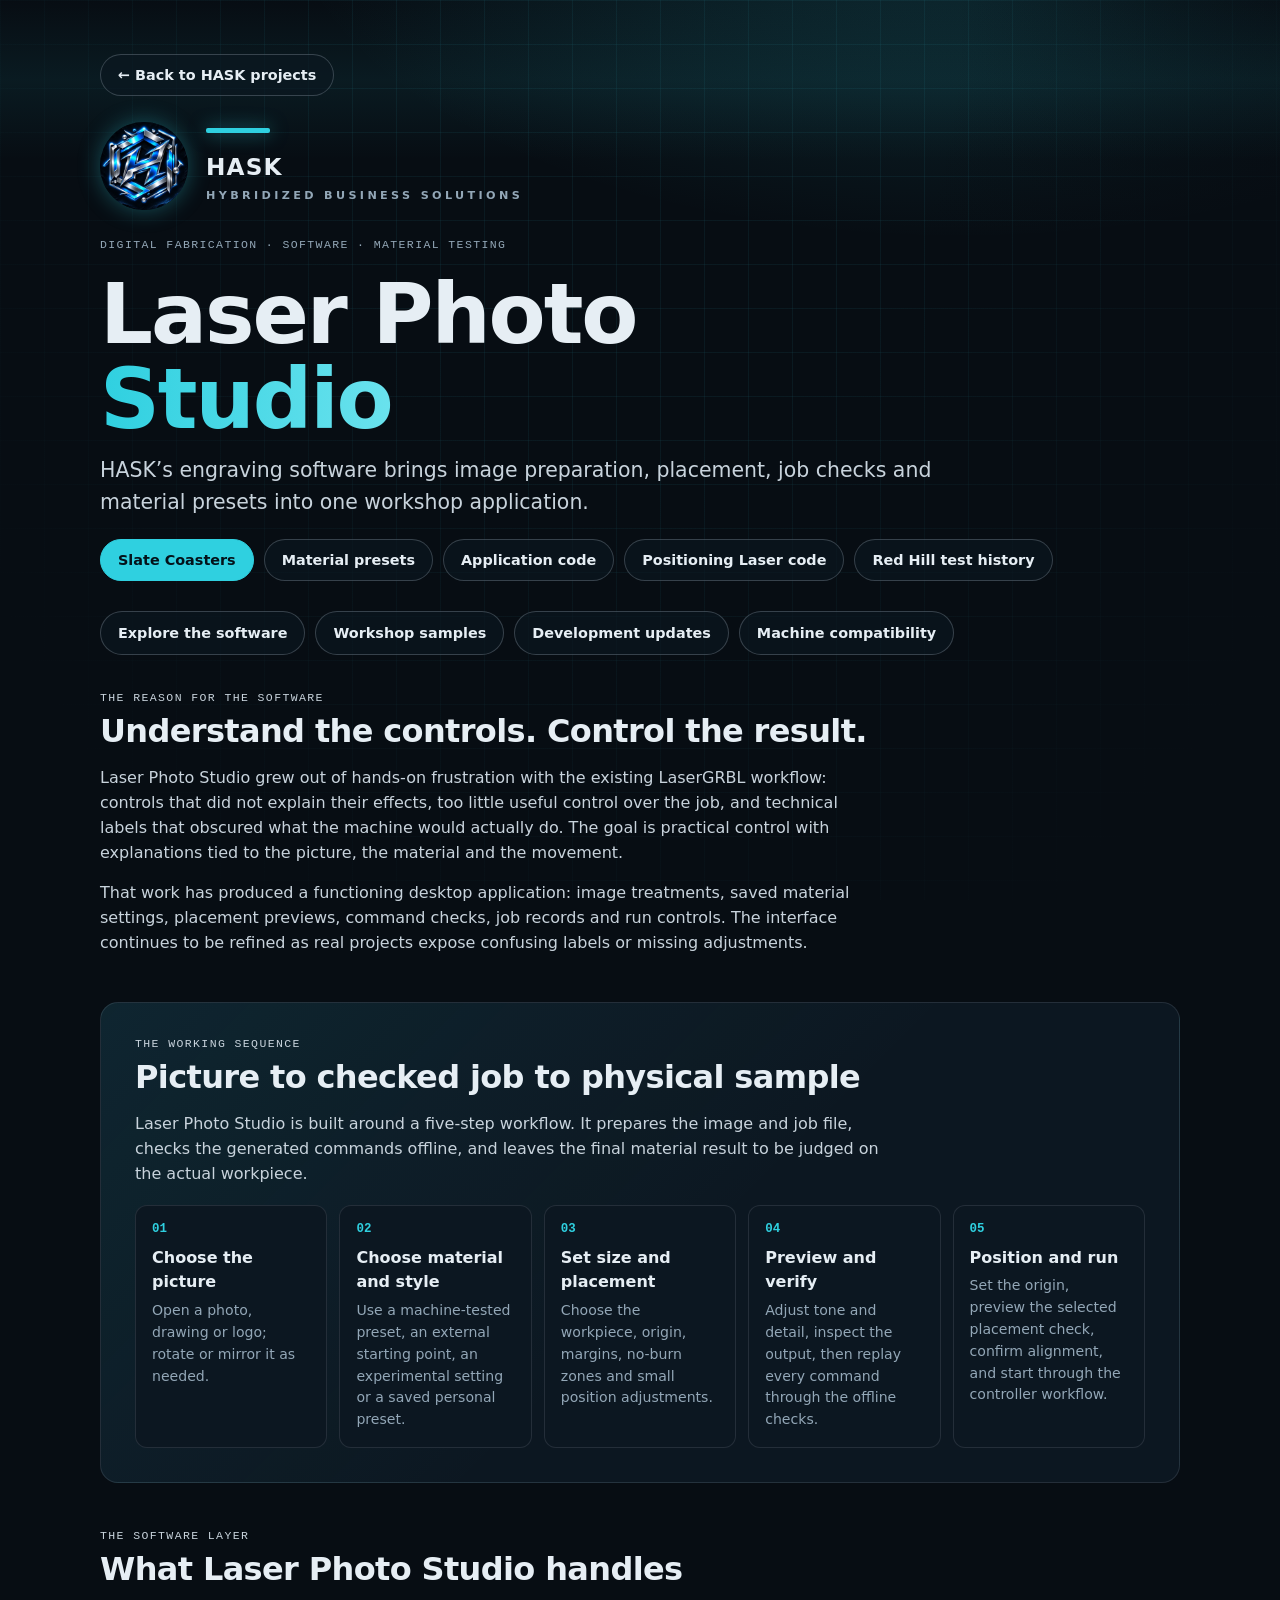
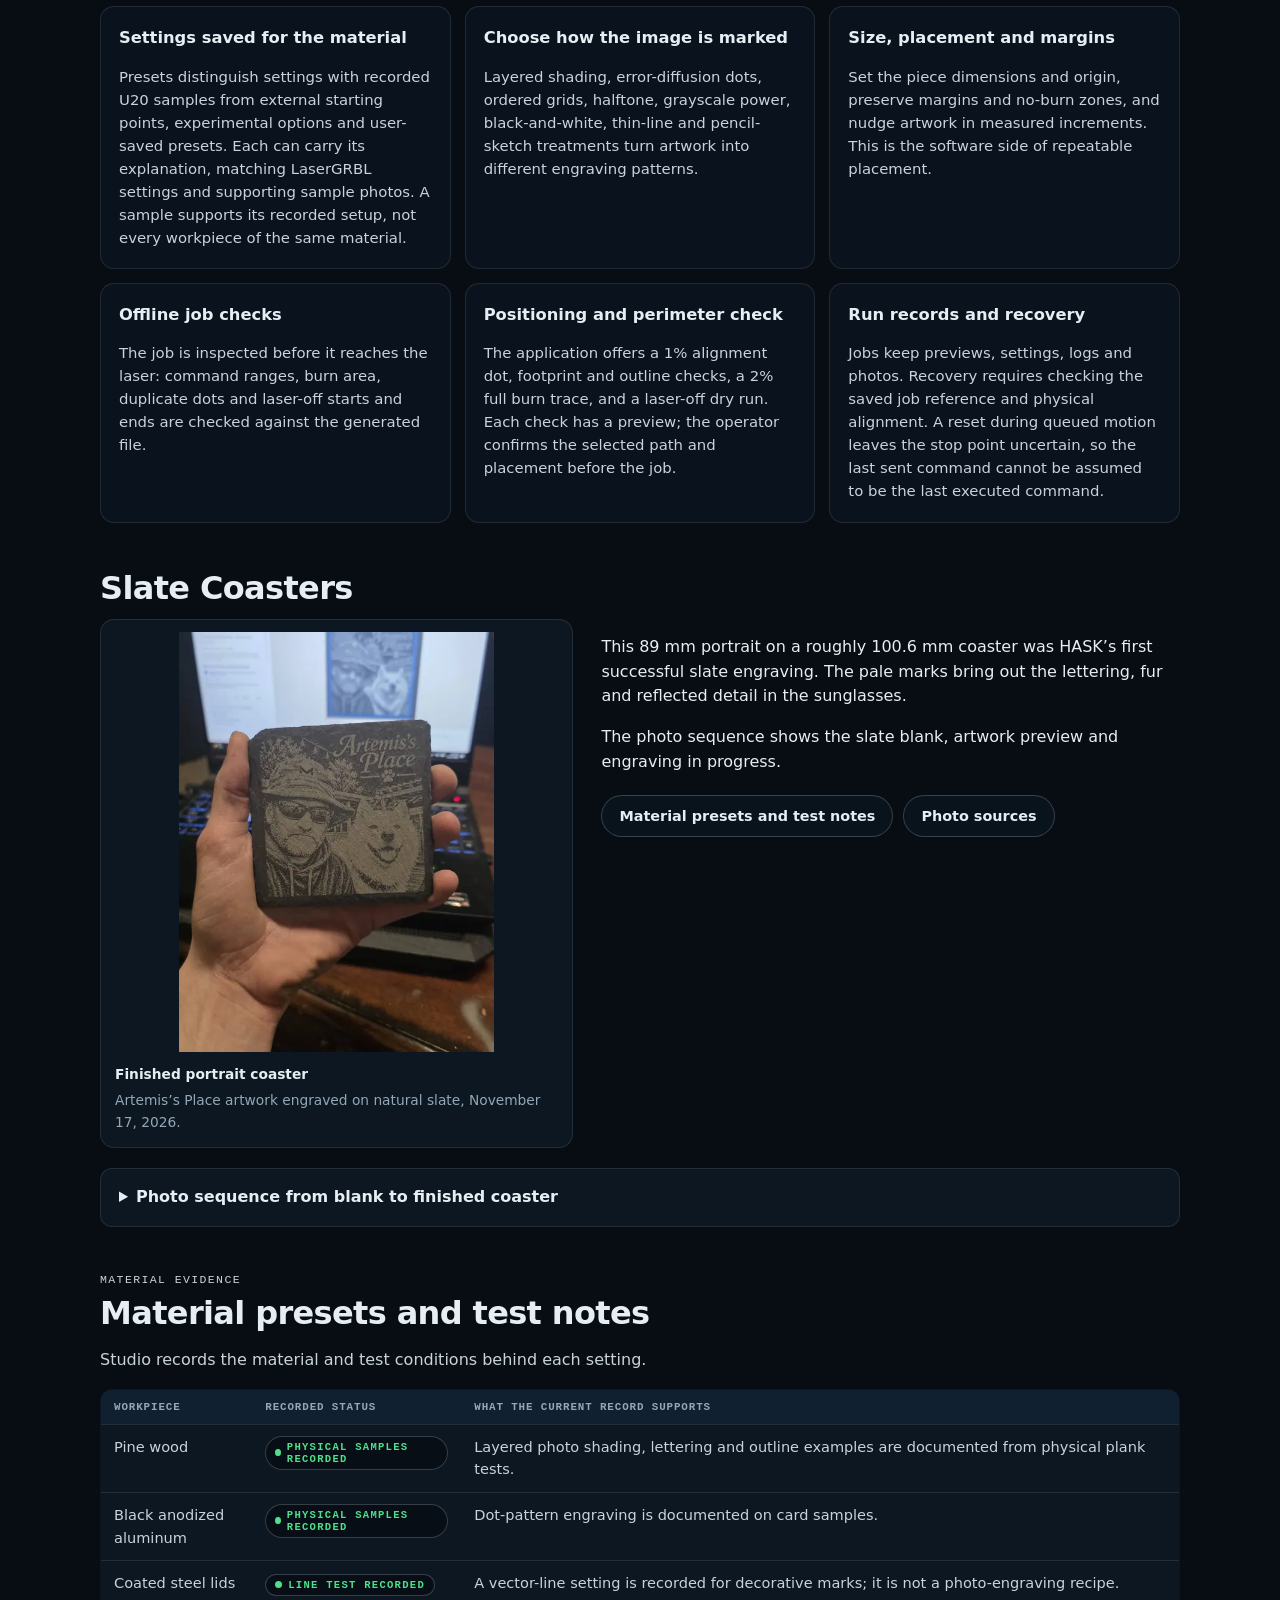
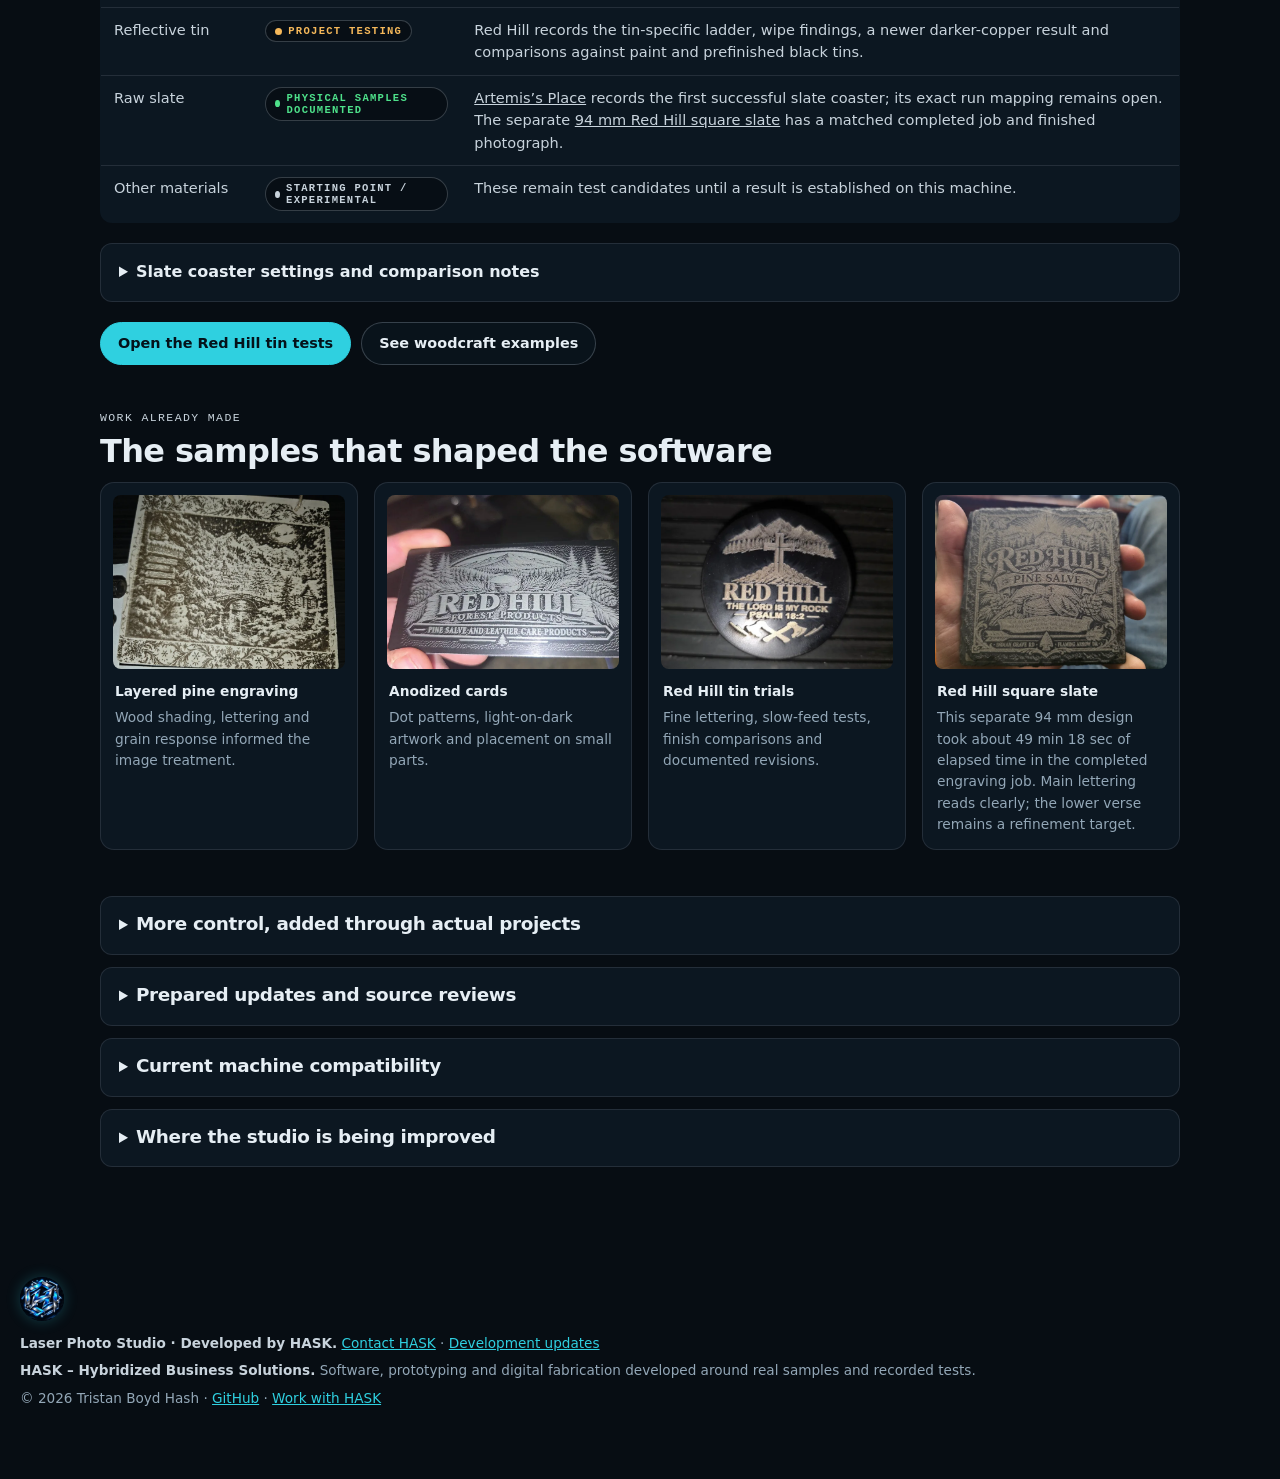
==== commit cad92ff2: "Merge fa1a6e297a4b79fb3bb88c3380ebbee9f40485b0 into 352c40fad28a0a3f0f00d453bd03fc0a827c2788" ====
--- a/laser-studio/index.html
+++ b/laser-studio/index.html
@@ -66,9 +66,6 @@
     .studio-gallery { display:grid; grid-template-columns:repeat(auto-fit,minmax(min(100%,230px),1fr)); gap:16px; }
     .studio-gallery figure { margin:0; padding:12px; border:1px solid var(--line); border-radius:14px; background:var(--panel); }
     .studio-gallery img { display:block; width:100%; height:auto; aspect-ratio:4/3; object-fit:cover; border-radius:8px; }
-    .studio-cyborg { max-width:760px; margin-top:24px; scroll-margin-top:24px; }
-    .studio-cyborg h3 { margin:0; }
-    .studio-cyborg p { margin:4px 0 12px; color:var(--silver); }
     h2[id] { scroll-margin-top:24px; }
     @media(max-width:760px) { .studio-slate { grid-template-columns:1fr; } .studio-preview { max-width:440px; width:100%; justify-self:center; } .studio-gallery { grid-template-columns:1fr; } }
     @media(max-width:620px) { section[aria-labelledby="latest-development"] .page-grid { grid-template-columns:1fr; } }
@@ -217,7 +214,7 @@
           <tr><td>Black anodized aluminum</td><td><span class="badge live">Physical samples recorded</span></td><td>Dot-pattern engraving is documented on card samples.</td></tr>
           <tr><td>Coated steel lids</td><td><span class="badge live">Line test recorded</span></td><td>A vector-line setting is recorded for decorative marks; it is not a photo-engraving recipe.</td></tr>
           <tr><td>Reflective tin</td><td><span class="badge dev">Project testing</span></td><td>Red Hill records the tin-specific ladder, wipe findings, a newer darker-copper result and comparisons against paint and prefinished black tins.</td></tr>
-          <tr><td>Raw slate</td><td><span class="badge live">Physical samples documented</span></td><td><a href="#slate-coasters">Artemis’s Place</a> records the first successful slate coaster; its exact run mapping remains open. A separate <a href="/red-hill/#red-hill-slate">94 mm Red Hill square slate</a> has a matched completed job and finished photograph, with about 49 minutes 18 seconds runner elapsed.</td></tr>
+          <tr><td>Raw slate</td><td><span class="badge live">Physical samples documented</span></td><td><a href="#slate-coasters">Artemis’s Place</a> records the first successful slate coaster; its exact run mapping remains open. The separate <a href="/red-hill/#red-hill-slate">94 mm Red Hill square slate</a> has a matched completed job and finished photograph.</td></tr>
           <tr><td>Other materials</td><td><span class="badge">Starting point / experimental</span></td><td>These remain test candidates until a result is established on this machine.</td></tr>
         </tbody>
       </table>
@@ -241,22 +238,8 @@
         <figure><a href="/woodworking/"><img src="/assets/workshop/north-pole-plank.webp" width="800" height="600" loading="lazy" alt="North Pole artwork engraved on a pine plank" /></a><figcaption><strong>Layered pine engraving</strong>Wood shading, lettering and grain response informed the image treatment.</figcaption></figure>
         <figure><a href="/red-hill/#cards"><img src="/assets/workshop/red-hill-business-card.webp" width="800" height="600" loading="lazy" alt="Red Hill artwork engraved on a black anodized business card" /></a><figcaption><strong>Anodized cards</strong>Dot patterns, light-on-dark artwork and placement on small parts.</figcaption></figure>
         <figure><a href="/red-hill/#latest-lid"><img src="/assets/workshop/red-hill-rock-lid-20261116-t.webp" width="640" height="572" loading="lazy" alt="Latest Red Hill Rock-design tin sample" /></a><figcaption><strong>Red Hill tin trials</strong>Fine lettering, slow-feed tests, finish comparisons and documented revisions.</figcaption></figure>
-        <figure><a href="/red-hill/#red-hill-slate"><img src="/assets/workshop/red-hill-slate-finished-20261117-t.webp" width="700" height="525" loading="lazy" alt="Finished Red Hill square slate with chapel, pine branches and engraved title" /></a><figcaption><strong>Red Hill square slate</strong>A separate 94 mm design with a recorded 49 min 17.8 sec run. Main lettering reads clearly; the lower verse remains a refinement target.</figcaption></figure>
+        <figure><a href="/red-hill/#red-hill-slate"><img src="/assets/workshop/red-hill-slate-finished-20261117-t.webp" width="700" height="525" loading="lazy" alt="Finished Red Hill square slate with chapel, pine branches and engraved title" /></a><figcaption><strong>Red Hill square slate</strong>This separate 94 mm design took about 49 min 18 sec of elapsed time in the completed engraving job. Main lettering reads clearly; the lower verse remains a refinement target.</figcaption></figure>
       </div>
-      <article class="studio-cyborg" id="cyborg-tin-lid" aria-labelledby="cyborg-tin-title">
-        <h3 id="cyborg-tin-title">Cyborg tin lid</h3>
-        <p>A requested Cyborg design engraved in two passes on a black tin lid.</p>
-        <div class="studio-gallery">
-          <figure>
-            <a href="/assets/workshop/cyborg-tin-finished.webp" data-studio-photo><img src="/assets/workshop/cyborg-tin-finished.webp" width="960" height="1280" loading="lazy" alt="Finished black tin lid held in hand, showing a bright cyborg and sword engraving" /></a>
-            <figcaption><strong>Finished two-pass engraving</strong></figcaption>
-          </figure>
-          <figure>
-            <a href="/assets/workshop/cyborg-tin-first-pass.webp" data-studio-photo><img src="/assets/workshop/cyborg-tin-first-pass.webp" width="1280" height="960" loading="lazy" alt="Partly marked cyborg design on a black tin lid resting on the laser bed" /></a>
-            <figcaption><strong>First-pass study</strong>Earlier trial photographed on the laser bed.</figcaption>
-          </figure>
-        </div>
-      </article>
     </section>
 
     <section class="page-section studio-fold" aria-labelledby="latest-development-title">
@@ -365,7 +348,7 @@
     <p>© 2026 Tristan Boyd Hash · <a href="https://github.com/Tboy450">GitHub</a> · <a href="/#contact">Work with HASK</a></p>
   </footer>
   <dialog class="studio-lightbox" aria-labelledby="studio-photo-title">
-    <header><h2 id="studio-photo-title">Laser Studio photo viewer</h2><button type="button" class="btn" data-photo-close autofocus>Close ✕</button></header>
+    <header><h2 id="studio-photo-title">Slate photo viewer</h2><button type="button" class="btn" data-photo-close autofocus>Close ✕</button></header>
     <figure><img data-photo-image alt="" /><figcaption data-photo-caption aria-live="polite"></figcaption></figure>
     <nav aria-label="Photo navigation"><button type="button" class="btn" data-photo-prev aria-label="Previous image">← Previous</button><span data-photo-count></span><button type="button" class="btn" data-photo-next aria-label="Next image">Next →</button></nav>
   </dialog>
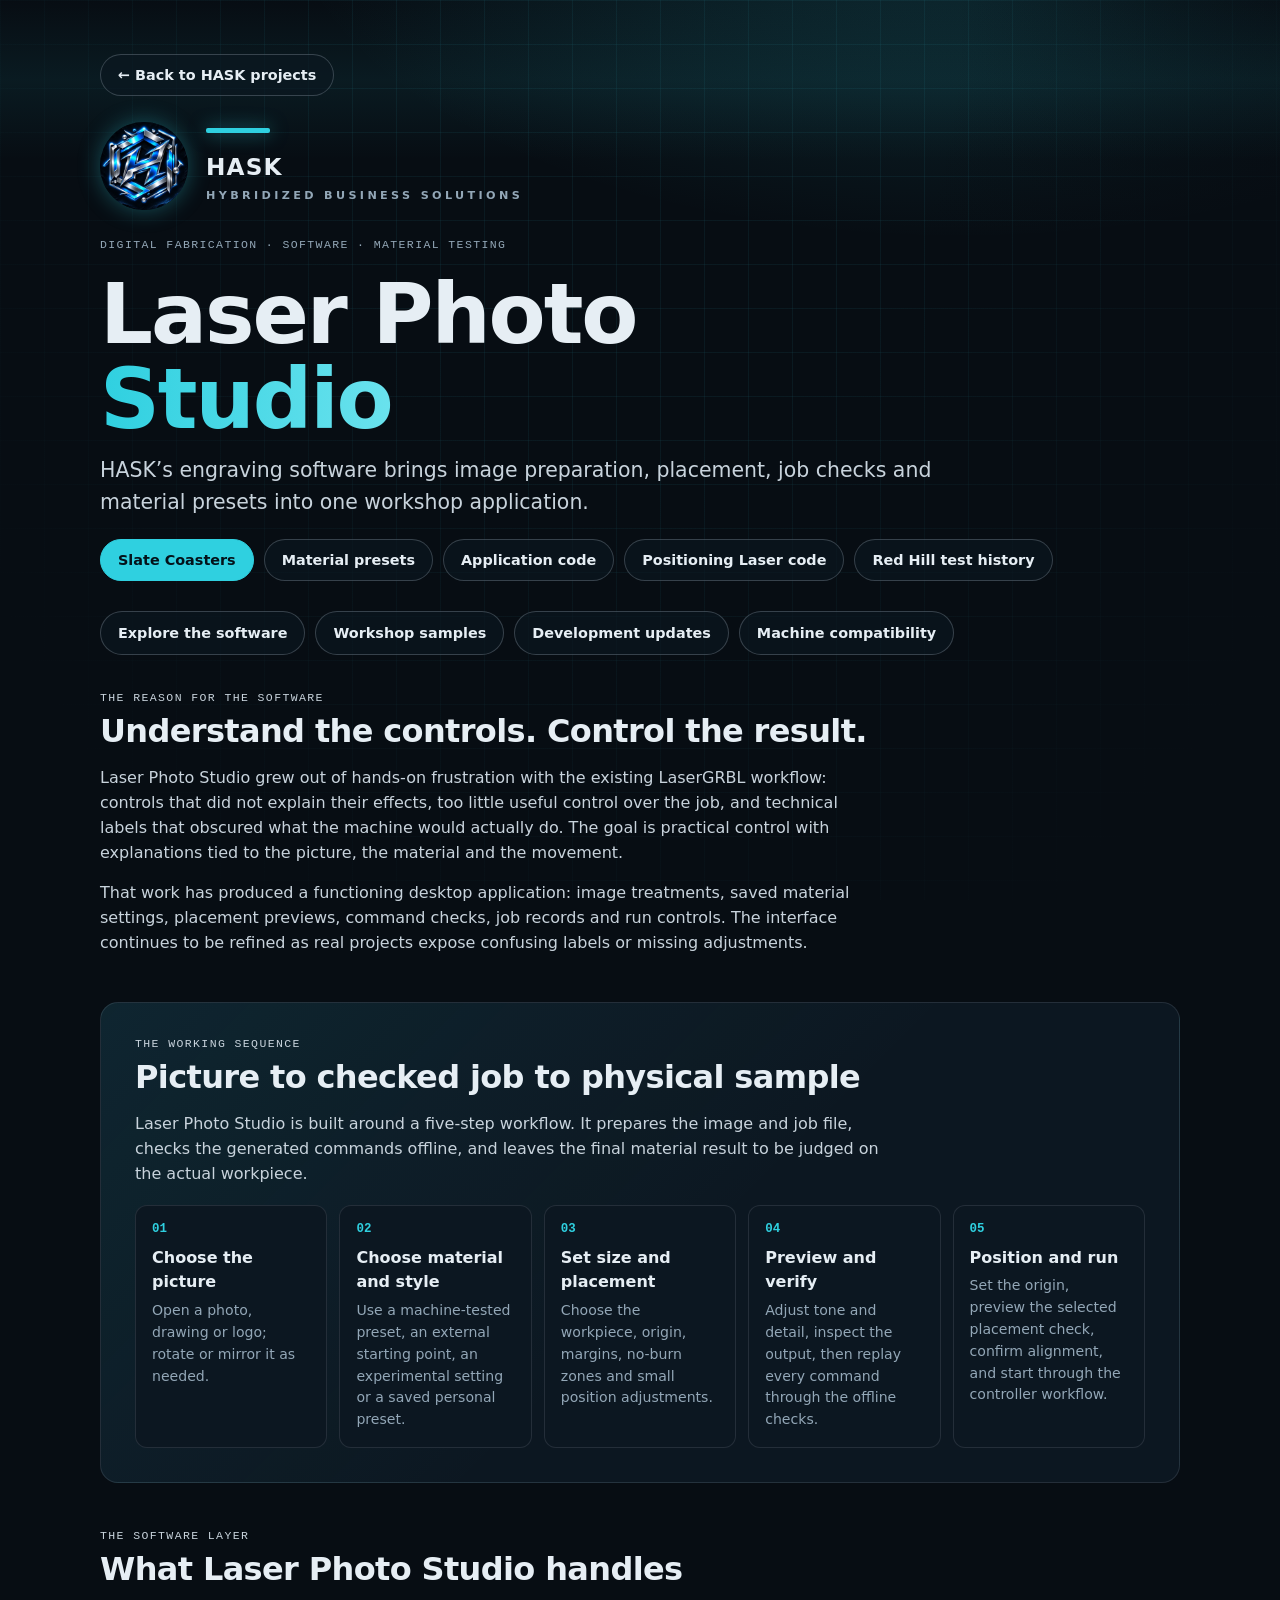
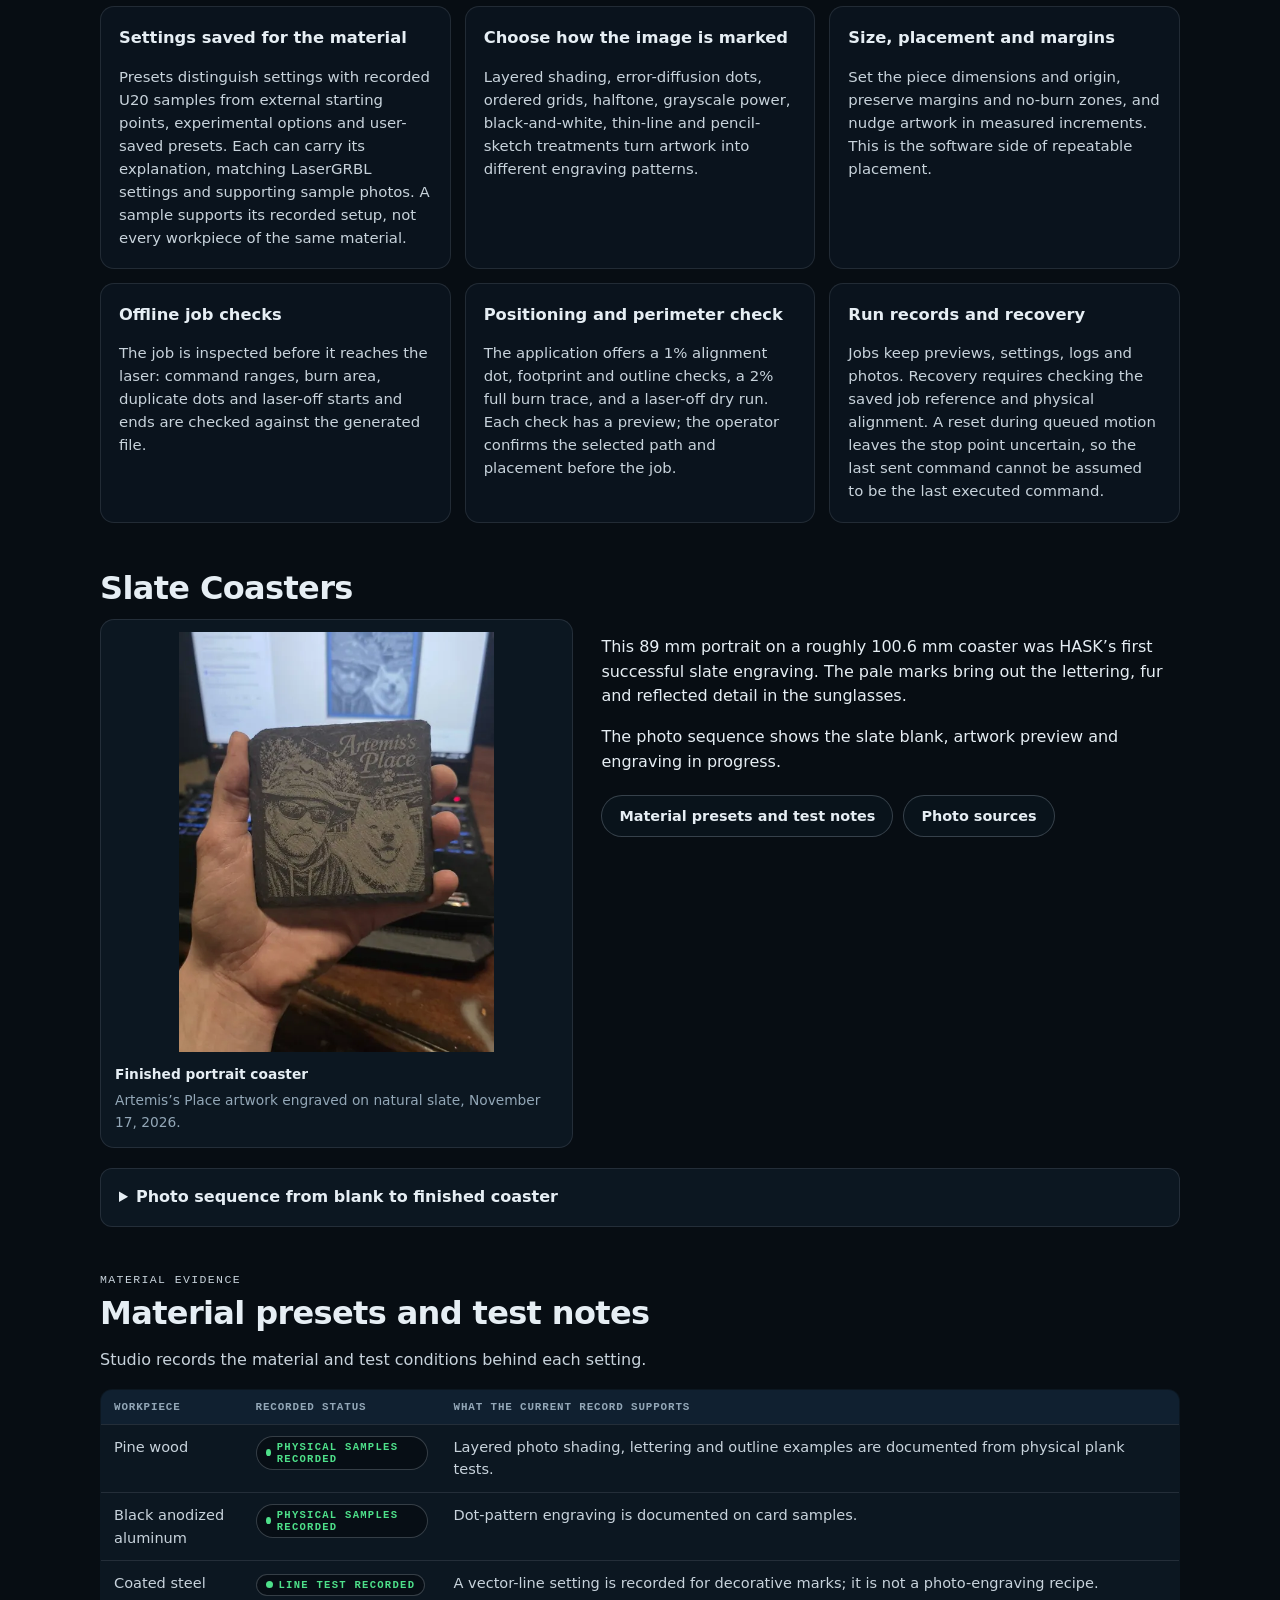
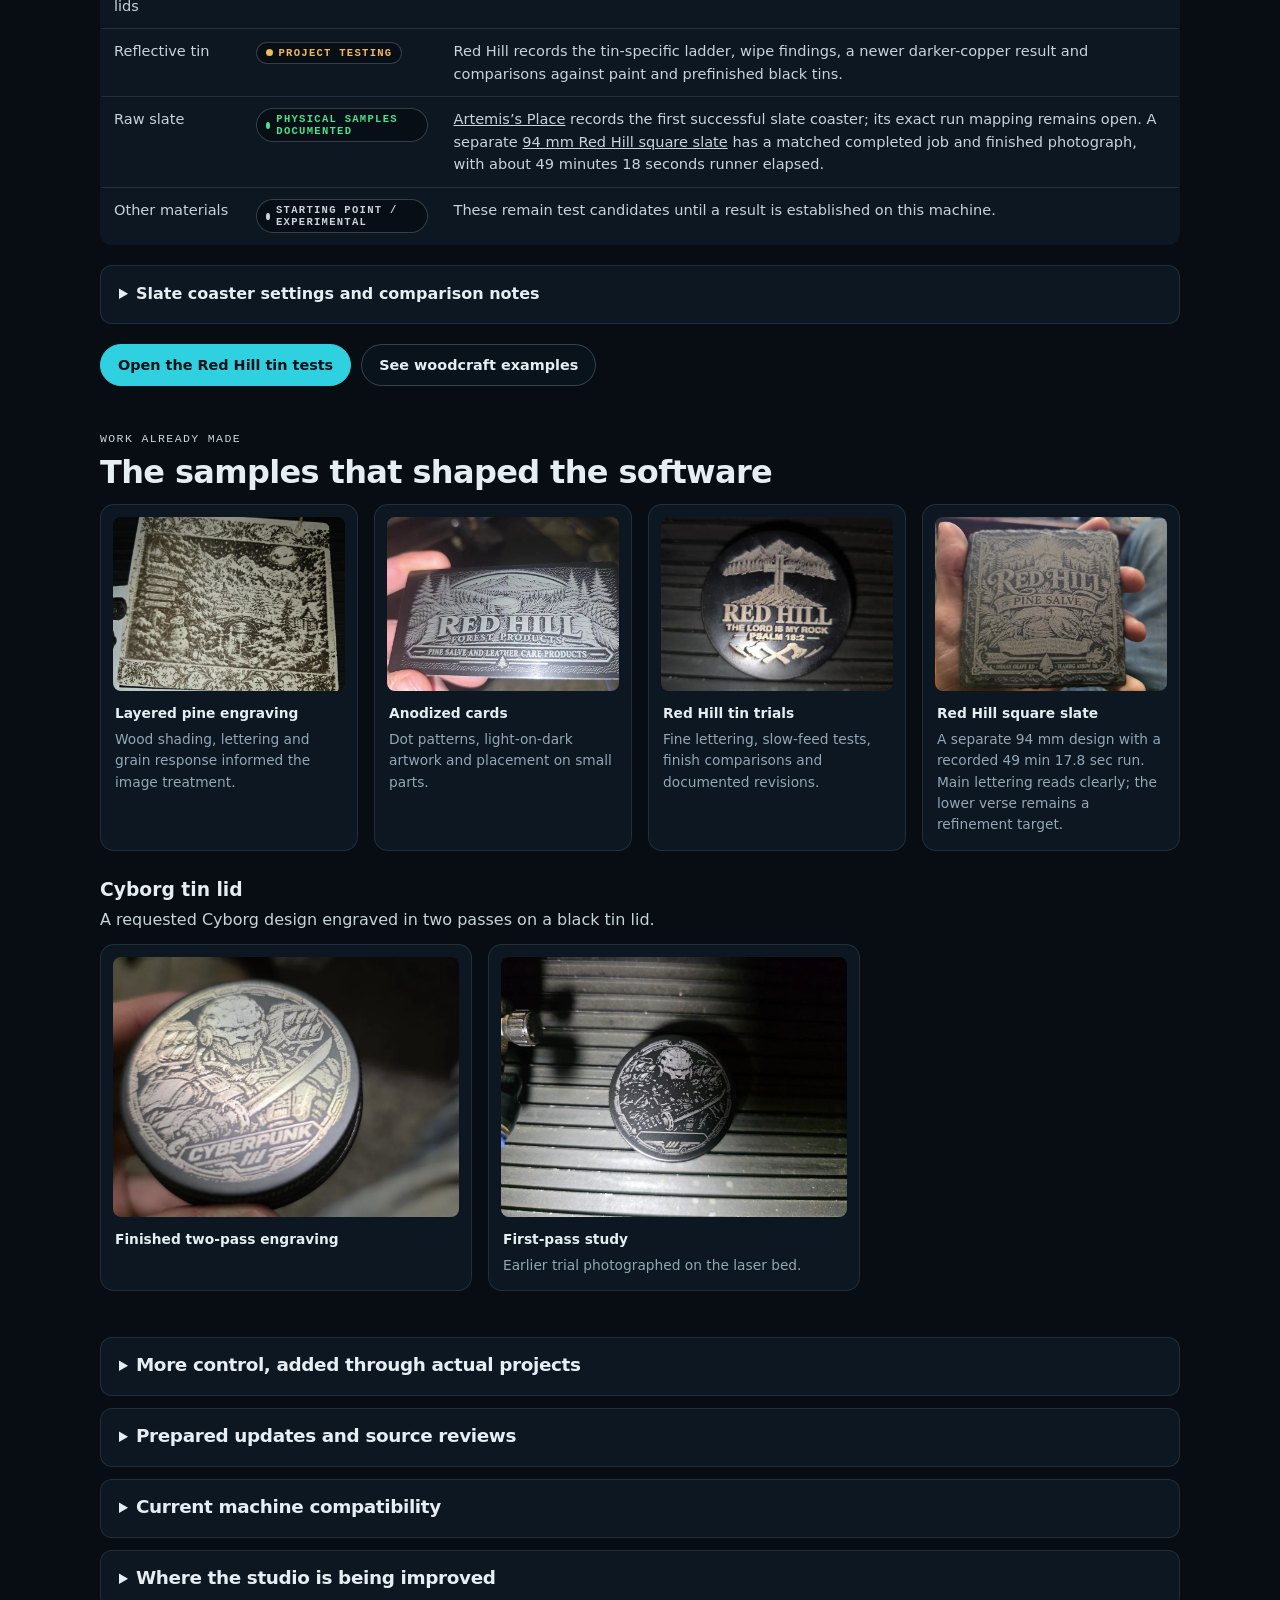
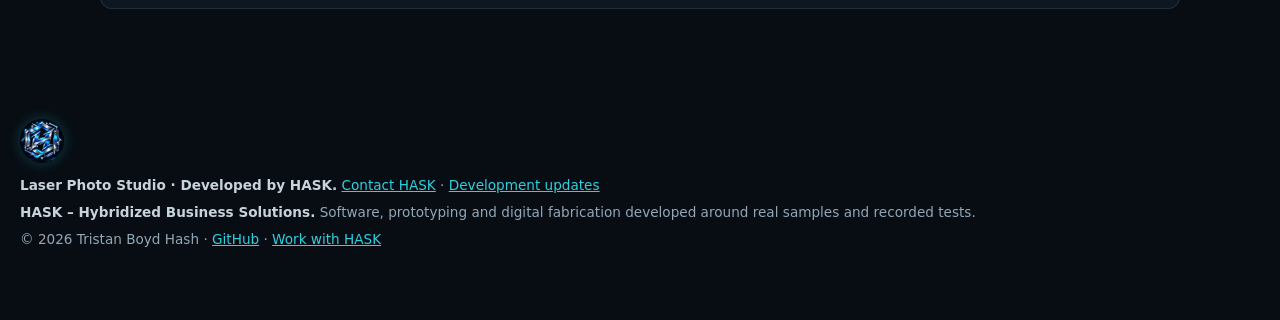
==== commit 67ab0bde: "Merge 7bc73b299eeed085764ae01819958c49cab29bc5 into 352c40fad28a0a3f0f00d453bd03fc0a827c2788" ====
--- a/laser-studio/index.html
+++ b/laser-studio/index.html
@@ -66,6 +66,9 @@
     .studio-gallery { display:grid; grid-template-columns:repeat(auto-fit,minmax(min(100%,230px),1fr)); gap:16px; }
     .studio-gallery figure { margin:0; padding:12px; border:1px solid var(--line); border-radius:14px; background:var(--panel); }
     .studio-gallery img { display:block; width:100%; height:auto; aspect-ratio:4/3; object-fit:cover; border-radius:8px; }
+    .studio-cyborg { max-width:760px; margin-top:24px; scroll-margin-top:24px; }
+    .studio-cyborg h3 { margin:0; }
+    .studio-cyborg p { margin:4px 0 12px; color:var(--silver); }
     h2[id] { scroll-margin-top:24px; }
     @media(max-width:760px) { .studio-slate { grid-template-columns:1fr; } .studio-preview { max-width:440px; width:100%; justify-self:center; } .studio-gallery { grid-template-columns:1fr; } }
     @media(max-width:620px) { section[aria-labelledby="latest-development"] .page-grid { grid-template-columns:1fr; } }
@@ -214,7 +217,7 @@
           <tr><td>Black anodized aluminum</td><td><span class="badge live">Physical samples recorded</span></td><td>Dot-pattern engraving is documented on card samples.</td></tr>
           <tr><td>Coated steel lids</td><td><span class="badge live">Line test recorded</span></td><td>A vector-line setting is recorded for decorative marks; it is not a photo-engraving recipe.</td></tr>
           <tr><td>Reflective tin</td><td><span class="badge dev">Project testing</span></td><td>Red Hill records the tin-specific ladder, wipe findings, a newer darker-copper result and comparisons against paint and prefinished black tins.</td></tr>
-          <tr><td>Raw slate</td><td><span class="badge live">Physical samples documented</span></td><td><a href="#slate-coasters">Artemis’s Place</a> records the first successful slate coaster; its exact run mapping remains open. The separate <a href="/red-hill/#red-hill-slate">94 mm Red Hill square slate</a> has a matched completed job and finished photograph.</td></tr>
+          <tr><td>Raw slate</td><td><span class="badge live">Physical samples documented</span></td><td><a href="#slate-coasters">Artemis’s Place</a> records the first successful slate coaster; its exact run mapping remains open. A separate <a href="/red-hill/#red-hill-slate">94 mm Red Hill square slate</a> has a matched completed job and finished photograph, with about 49 minutes 18 seconds runner elapsed.</td></tr>
           <tr><td>Other materials</td><td><span class="badge">Starting point / experimental</span></td><td>These remain test candidates until a result is established on this machine.</td></tr>
         </tbody>
       </table>
@@ -238,8 +241,22 @@
         <figure><a href="/woodworking/"><img src="/assets/workshop/north-pole-plank.webp" width="800" height="600" loading="lazy" alt="North Pole artwork engraved on a pine plank" /></a><figcaption><strong>Layered pine engraving</strong>Wood shading, lettering and grain response informed the image treatment.</figcaption></figure>
         <figure><a href="/red-hill/#cards"><img src="/assets/workshop/red-hill-business-card.webp" width="800" height="600" loading="lazy" alt="Red Hill artwork engraved on a black anodized business card" /></a><figcaption><strong>Anodized cards</strong>Dot patterns, light-on-dark artwork and placement on small parts.</figcaption></figure>
         <figure><a href="/red-hill/#latest-lid"><img src="/assets/workshop/red-hill-rock-lid-20261116-t.webp" width="640" height="572" loading="lazy" alt="Latest Red Hill Rock-design tin sample" /></a><figcaption><strong>Red Hill tin trials</strong>Fine lettering, slow-feed tests, finish comparisons and documented revisions.</figcaption></figure>
-        <figure><a href="/red-hill/#red-hill-slate"><img src="/assets/workshop/red-hill-slate-finished-20261117-t.webp" width="700" height="525" loading="lazy" alt="Finished Red Hill square slate with chapel, pine branches and engraved title" /></a><figcaption><strong>Red Hill square slate</strong>This separate 94 mm design took about 49 min 18 sec of elapsed time in the completed engraving job. Main lettering reads clearly; the lower verse remains a refinement target.</figcaption></figure>
+        <figure><a href="/red-hill/#red-hill-slate"><img src="/assets/workshop/red-hill-slate-finished-20261117-t.webp" width="700" height="525" loading="lazy" alt="Finished Red Hill square slate with chapel, pine branches and engraved title" /></a><figcaption><strong>Red Hill square slate</strong>A separate 94 mm design with a recorded 49 min 17.8 sec run. Main lettering reads clearly; the lower verse remains a refinement target.</figcaption></figure>
       </div>
+      <article class="studio-cyborg" id="cyborg-tin-lid" aria-labelledby="cyborg-tin-title">
+        <h3 id="cyborg-tin-title">Cyborg tin lid</h3>
+        <p>A requested Cyborg design engraved in two passes on a black tin lid.</p>
+        <div class="studio-gallery">
+          <figure>
+            <a href="/assets/workshop/cyborg-tin-finished.webp" data-studio-photo><img src="/assets/workshop/cyborg-tin-finished.webp" width="960" height="1280" loading="lazy" alt="Finished black tin lid held in hand, showing a bright cyborg and sword engraving" /></a>
+            <figcaption><strong>Finished two-pass engraving</strong></figcaption>
+          </figure>
+          <figure>
+            <a href="/assets/workshop/cyborg-tin-first-pass.webp" data-studio-photo><img src="/assets/workshop/cyborg-tin-first-pass.webp" width="1280" height="960" loading="lazy" alt="Partly marked cyborg design on a black tin lid resting on the laser bed" /></a>
+            <figcaption><strong>First-pass study</strong>Earlier trial photographed on the laser bed.</figcaption>
+          </figure>
+        </div>
+      </article>
     </section>
 
     <section class="page-section studio-fold" aria-labelledby="latest-development-title">
@@ -348,7 +365,7 @@
     <p>© 2026 Tristan Boyd Hash · <a href="https://github.com/Tboy450">GitHub</a> · <a href="/#contact">Work with HASK</a></p>
   </footer>
   <dialog class="studio-lightbox" aria-labelledby="studio-photo-title">
-    <header><h2 id="studio-photo-title">Slate photo viewer</h2><button type="button" class="btn" data-photo-close autofocus>Close ✕</button></header>
+    <header><h2 id="studio-photo-title">Laser Studio photo viewer</h2><button type="button" class="btn" data-photo-close autofocus>Close ✕</button></header>
     <figure><img data-photo-image alt="" /><figcaption data-photo-caption aria-live="polite"></figcaption></figure>
     <nav aria-label="Photo navigation"><button type="button" class="btn" data-photo-prev aria-label="Previous image">← Previous</button><span data-photo-count></span><button type="button" class="btn" data-photo-next aria-label="Next image">Next →</button></nav>
   </dialog>
